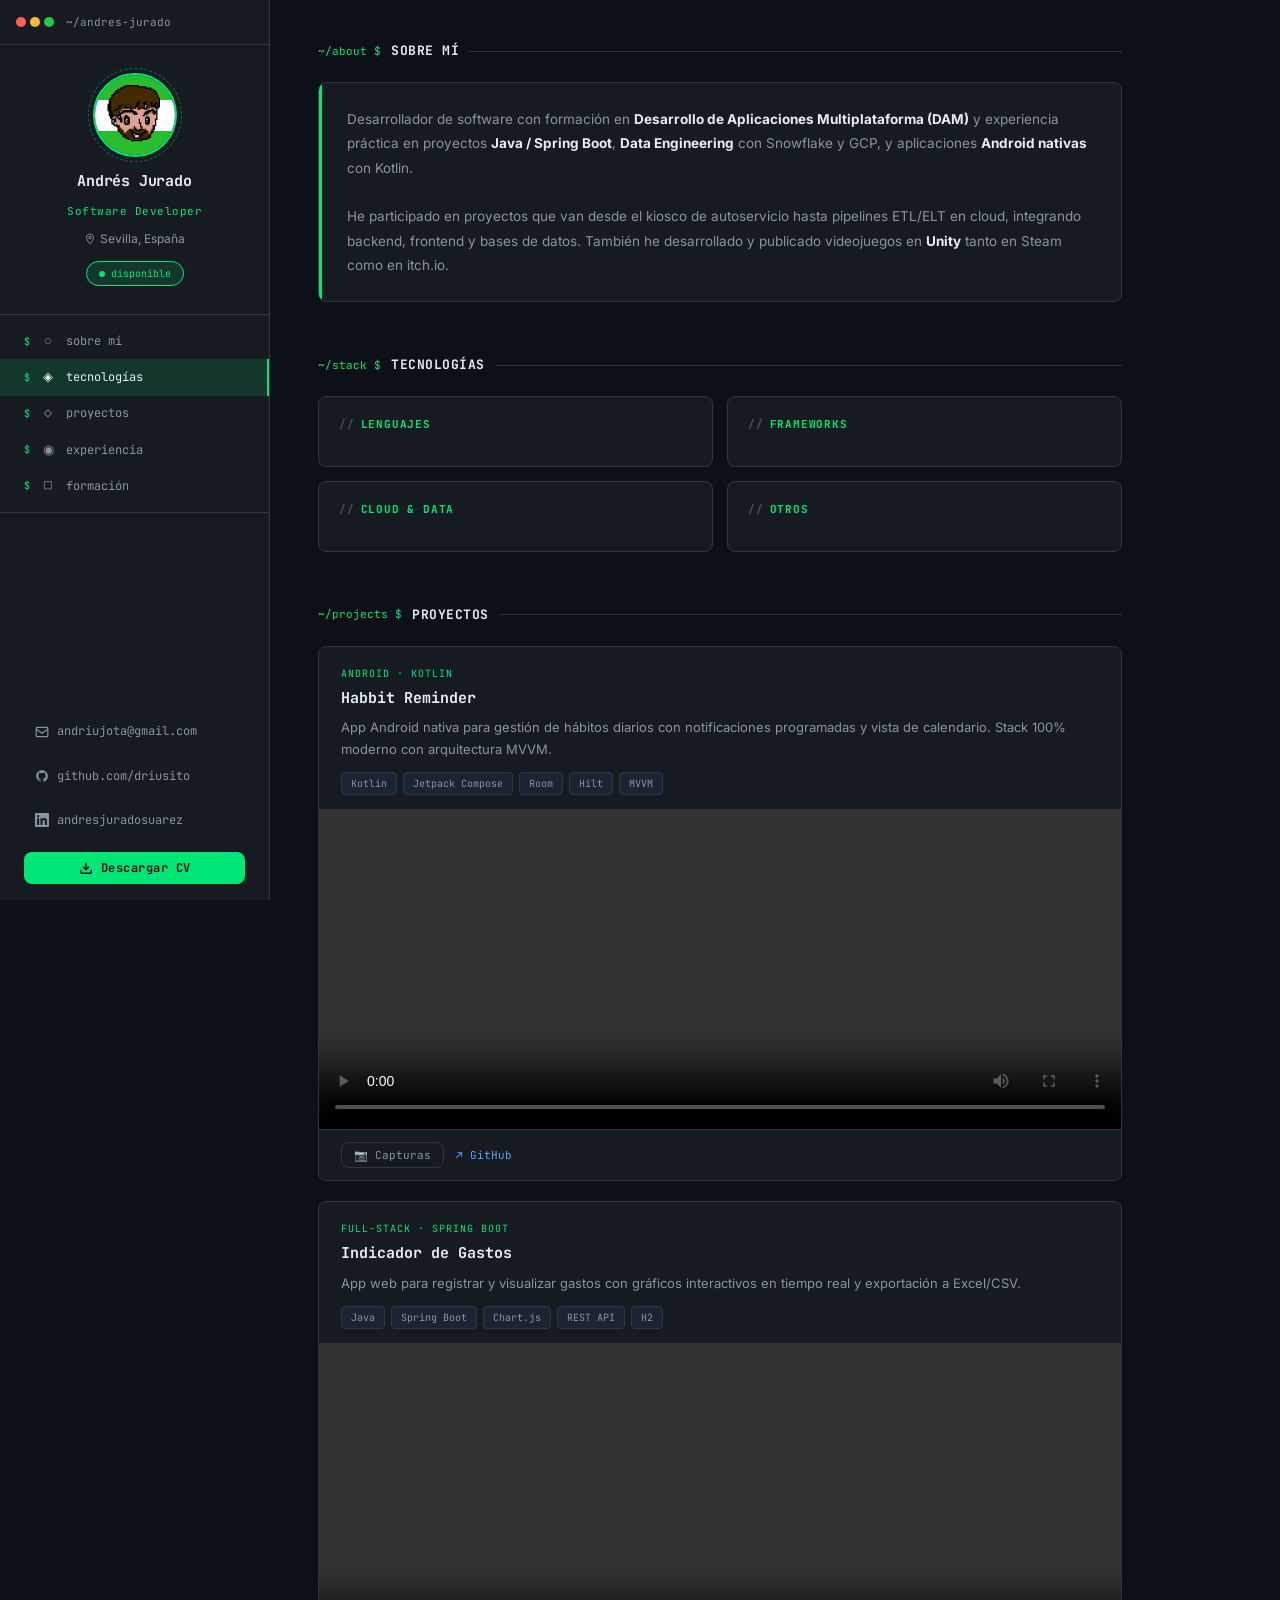
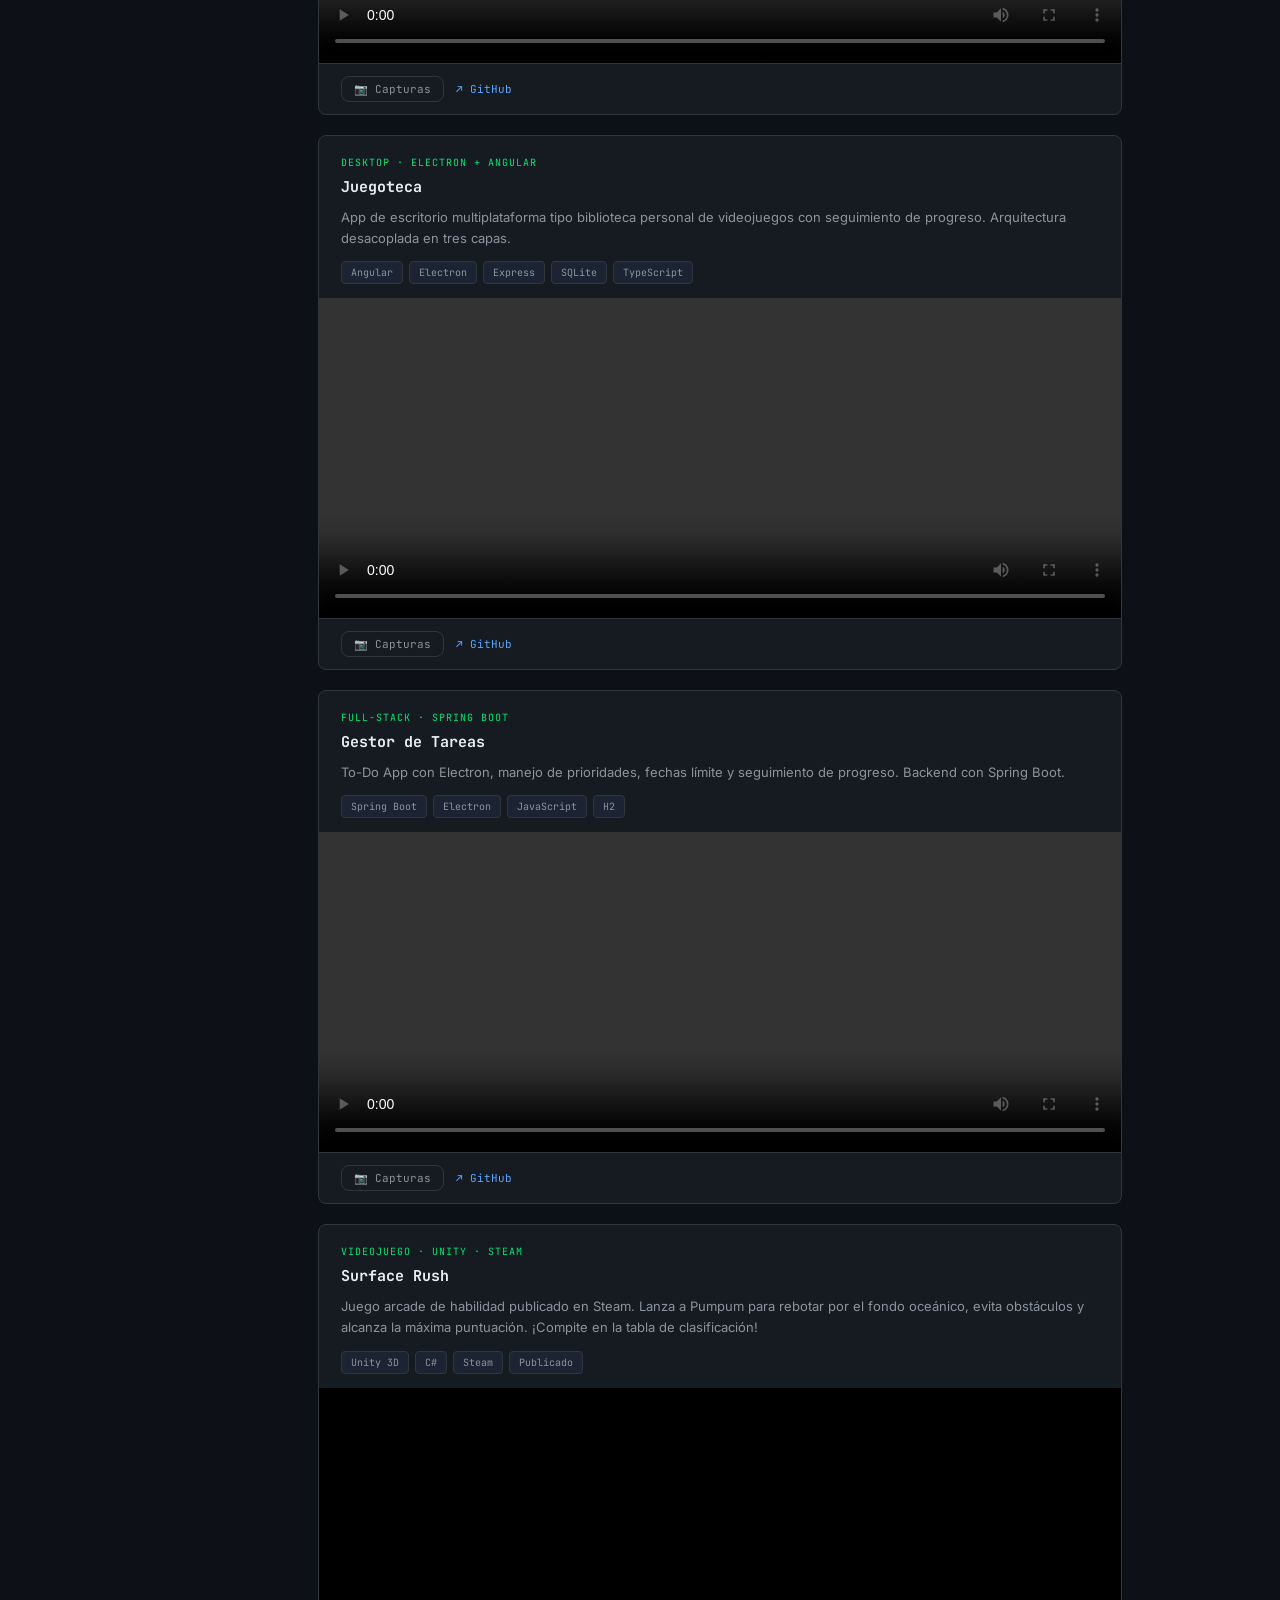
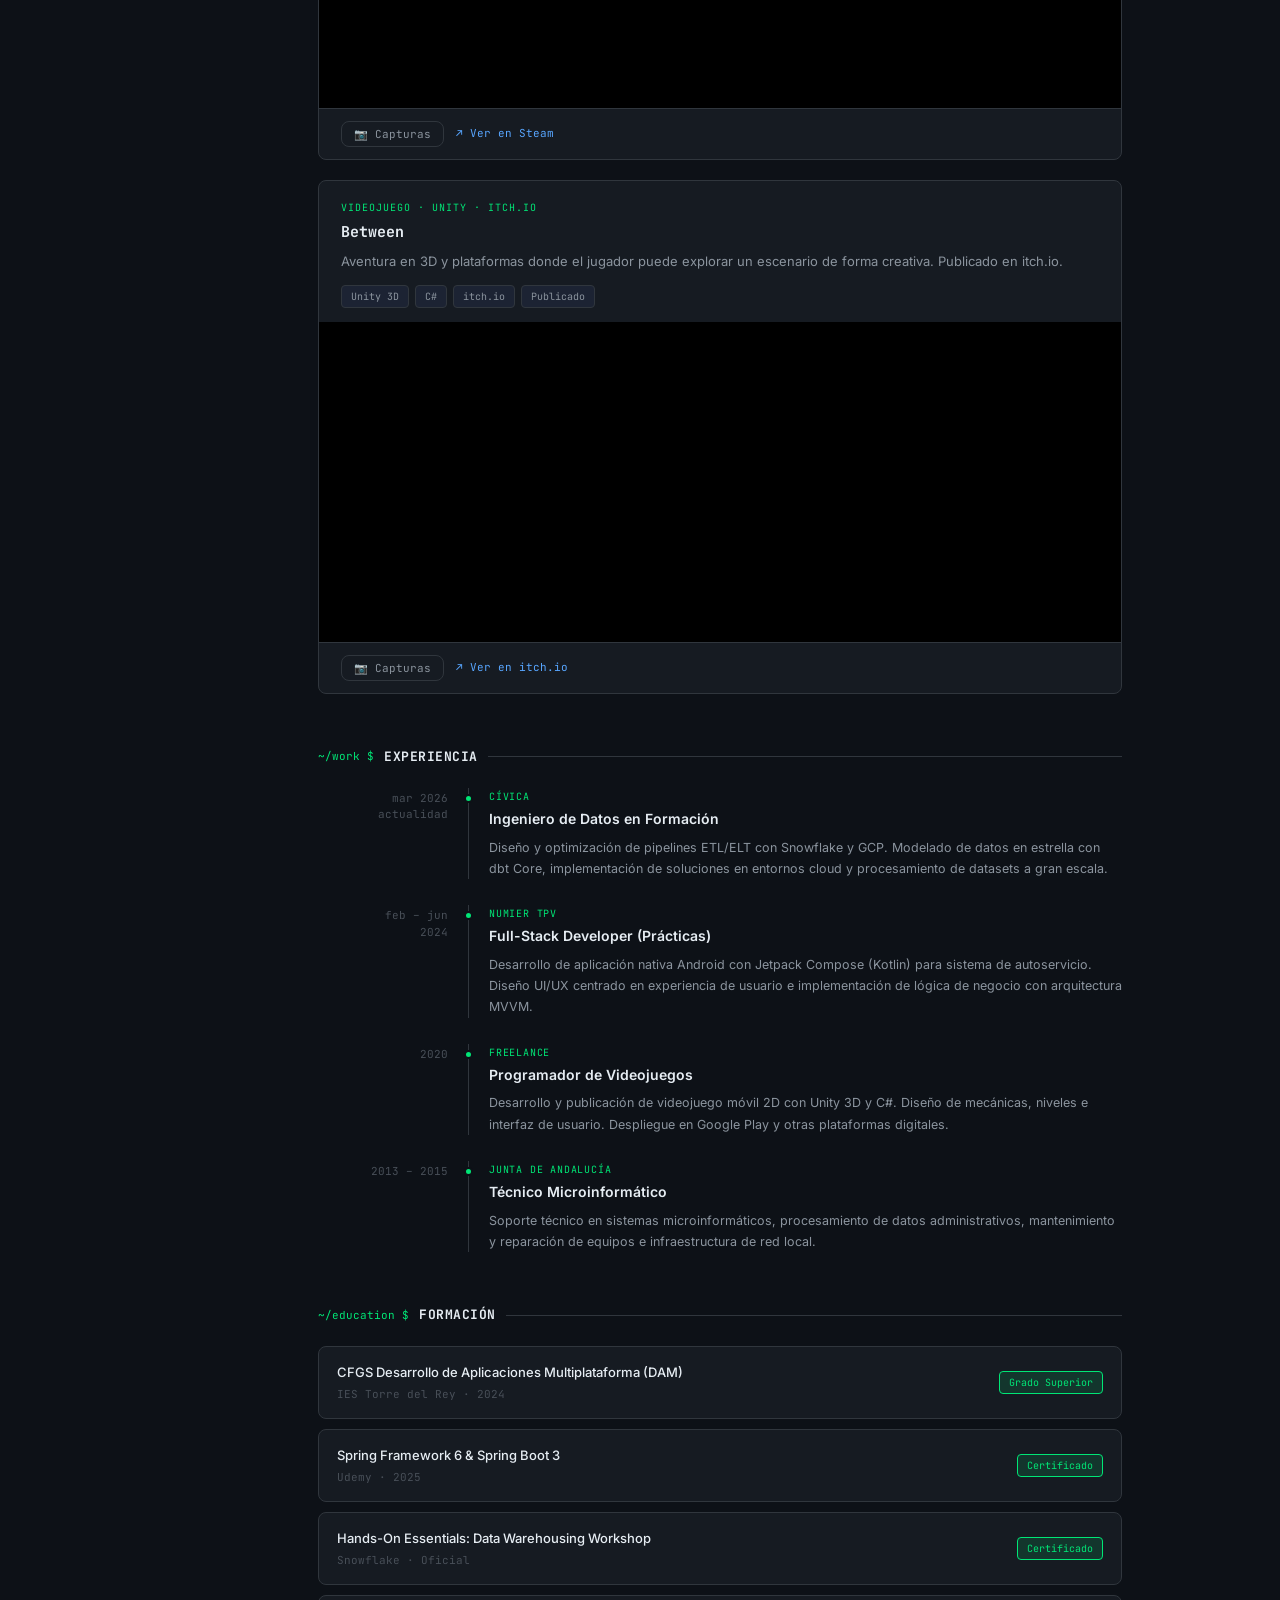
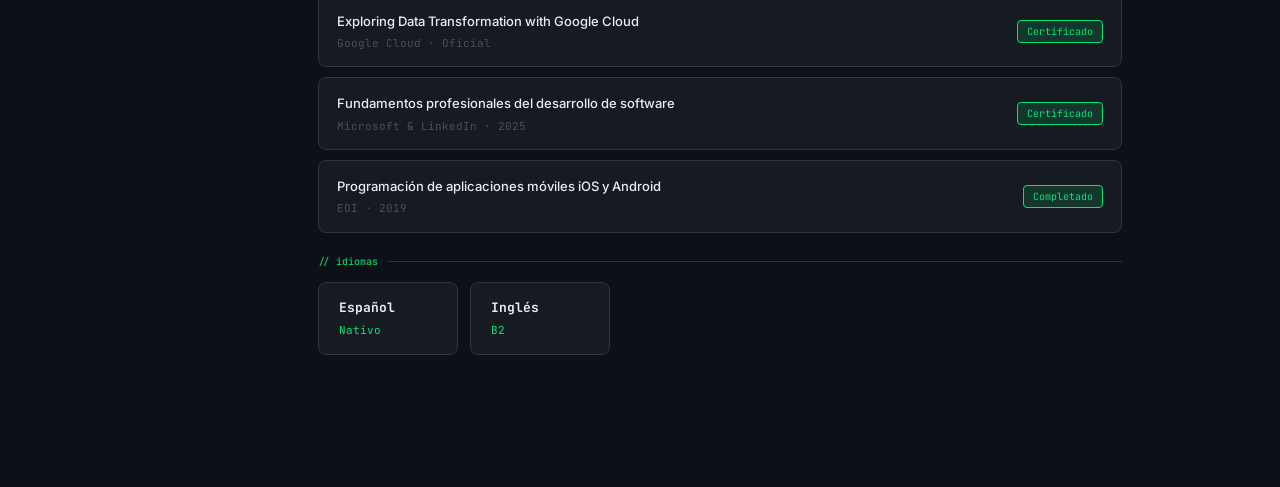
==== index.html @ d8d13a35 "Update print statement from 'Hello' to 'Goodbye'" ====
<!DOCTYPE html>
<html lang="es">
<head>
  <meta charset="UTF-8">
  <meta name="viewport" content="width=device-width, initial-scale=1.0">
  <title>Andrés Jurado — Developer</title>
  <link rel="preconnect" href="https://fonts.googleapis.com">
  <link rel="preconnect" href="https://fonts.gstatic.com" crossorigin>
  <link href="https://fonts.googleapis.com/css2?family=JetBrains+Mono:wght@300;400;500;700&family=Inter:wght@300;400;500;600&display=swap" rel="stylesheet">
  <link rel="stylesheet" href="https://cdn.jsdelivr.net/gh/devicons/devicon@latest/devicon.min.css">
  <style>
    :root {
      --bg:          #0d1117;
      --surface:     #161b22;
      --surface2:    #1c2333;
      --border:      #30363d;
      --accent:      #00e676;
      --accent-dim:  #00e67622;
      --accent2:     #58a6ff;
      --text:        #e6edf3;
      --text-muted:  #8b949e;
      --text-faint:  #484f58;
      --mono:        'JetBrains Mono', monospace;
      --sans:        'Inter', sans-serif;
      --sidebar-w:   270px;
      --radius:      8px;
      --transition:  200ms ease;
    }
 
    *, *::before, *::after { box-sizing: border-box; margin: 0; padding: 0; }
    html { scroll-behavior: smooth; }
 
    body {
      background: var(--bg);
      color: var(--text);
      font-family: var(--sans);
      font-size: 14px;
      line-height: 1.7;
      display: flex;
      min-height: 100vh;
    }
 
    a { color: var(--accent); text-decoration: none; transition: opacity var(--transition); }
    a:hover { opacity: .75; }
    ::selection { background: var(--accent); color: var(--bg); }
 
    ::-webkit-scrollbar { width: 6px; }
    ::-webkit-scrollbar-track { background: var(--bg); }
    ::-webkit-scrollbar-thumb { background: var(--border); border-radius: 3px; }
 
    .sidebar {
      width: var(--sidebar-w);
      min-width: var(--sidebar-w);
      background: var(--surface);
      border-right: 1px solid var(--border);
      position: fixed;
      top: 0; left: 0; bottom: 0;
      display: flex;
      flex-direction: column;
      overflow-y: auto;
      z-index: 100;
    }
 
    .sidebar-header {
      padding: 10px 16px;
      border-bottom: 1px solid var(--border);
      display: flex;
      align-items: center;
      gap: 6px;
    }
 
    .sidebar-header .dots span {
      display: inline-block;
      width: 10px; height: 10px;
      border-radius: 50%;
    }
    .dot-red   { background: #ff5f57; }
    .dot-yellow{ background: #febc2e; }
    .dot-green { background: #28c840; }
 
    .sidebar-header .path {
      font-family: var(--mono);
      font-size: 11px;
      color: var(--text-muted);
      margin-left: 6px;
    }
 
    .profile {
      padding: 28px 24px 20px;
      display: flex;
      flex-direction: column;
      align-items: center;
      text-align: center;
      gap: 8px;
    }
 
    .avatar-wrap {
      position: relative;
      width: 84px; height: 84px;
      margin-bottom: 4px;
    }
 
    .avatar {
      width: 84px; height: 84px;
      border-radius: 50%;
      border: 2px solid var(--accent);
      object-fit: cover;
      display: block;
    }
 
    .avatar-ring {
      position: absolute;
      inset: -5px;
      border-radius: 50%;
      border: 1px dashed var(--accent);
      opacity: .4;
      animation: spin 18s linear infinite;
    }
 
    @keyframes spin { to { transform: rotate(360deg); } }
 
    .profile h1 {
      font-family: var(--mono);
      font-size: 15px;
      font-weight: 700;
      color: var(--text);
      letter-spacing: -.2px;
    }
 
    .role {
      font-family: var(--mono);
      font-size: 11px;
      color: var(--accent);
      letter-spacing: .5px;
    }
 
    .location {
      font-size: 12px;
      color: var(--text-muted);
      display: flex;
      align-items: center;
      gap: 4px;
    }
 
    .location svg { width: 12px; height: 12px; flex-shrink: 0; }
 
    .status-badge {
      display: inline-flex;
      align-items: center;
      gap: 6px;
      background: var(--accent-dim);
      border: 1px solid var(--accent);
      border-radius: 20px;
      padding: 3px 12px;
      font-family: var(--mono);
      font-size: 10px;
      color: var(--accent);
      margin: 4px 0;
    }
 
    .status-dot {
      width: 6px; height: 6px;
      border-radius: 50%;
      background: var(--accent);
      animation: pulse 2s ease infinite;
    }
 
    @keyframes pulse {
      0%, 100% { opacity: 1; transform: scale(1); }
      50%       { opacity: .4; transform: scale(.8); }
    }
 
    .sidebar-nav {
      padding: 8px 0;
      border-top: 1px solid var(--border);
      border-bottom: 1px solid var(--border);
      margin: 4px 0;
    }
 
    .sidebar-nav a {
      display: flex;
      align-items: center;
      gap: 10px;
      padding: 7px 24px;
      color: var(--text-muted);
      font-size: 12px;
      font-family: var(--mono);
      transition: all var(--transition);
    }
 
    .sidebar-nav a .nav-icon { font-size: 13px; width: 16px; text-align: center; }
    .sidebar-nav a .nav-prefix { color: var(--accent); font-size: 10px; }
 
    .sidebar-nav a:hover, .sidebar-nav a.active {
      color: var(--text);
      background: var(--accent-dim);
      border-right: 2px solid var(--accent);
    }
 
    .sidebar-links {
      padding: 16px 24px;
      display: flex;
      flex-direction: column;
      gap: 10px;
      margin-top: auto;
    }
 
    .sidebar-links a {
      display: flex;
      align-items: center;
      gap: 8px;
      color: var(--text-muted);
      font-size: 12px;
      font-family: var(--mono);
      padding: 6px 10px;
      border-radius: var(--radius);
      border: 1px solid transparent;
      transition: all var(--transition);
    }
 
    .sidebar-links a svg { width: 14px; height: 14px; flex-shrink: 0; }
 
    .sidebar-links a:hover {
      color: var(--text);
      border-color: var(--border);
      background: var(--surface2);
    }
 
    .btn-cv {
      display: flex;
      align-items: center;
      justify-content: center;
      gap: 6px;
      background: var(--accent);
      color: var(--bg) !important;
      font-family: var(--mono);
      font-size: 11px;
      font-weight: 700;
      padding: 8px 14px;
      border-radius: var(--radius);
      border: none !important;
      letter-spacing: .5px;
      margin-top: 4px;
    }
 
    .btn-cv:hover { opacity: .85 !important; }
 
    .content {
      margin-left: var(--sidebar-w);
      flex: 1;
      max-width: 900px;
      padding: 40px 48px 80px;
    }
 
    .section-label {
      display: flex;
      align-items: center;
      gap: 10px;
      margin-bottom: 20px;
    }
 
    .section-label .prompt {
      font-family: var(--mono);
      font-size: 11px;
      color: var(--accent);
    }
 
    .section-label h2 {
      font-family: var(--mono);
      font-size: 13px;
      font-weight: 700;
      color: var(--text);
      letter-spacing: .5px;
      text-transform: uppercase;
    }
 
    .section-label::after {
      content: '';
      flex: 1;
      height: 1px;
      background: var(--border);
    }
 
    section { margin-bottom: 52px; }
 
    .about-block {
      background: var(--surface);
      border: 1px solid var(--border);
      border-radius: var(--radius);
      padding: 24px 28px;
      position: relative;
      overflow: hidden;
    }
 
    .about-block::before {
      content: '';
      position: absolute;
      top: 0; left: 0;
      width: 3px; height: 100%;
      background: var(--accent);
    }
 
    .about-block p {
      color: var(--text-muted);
      line-height: 1.8;
      font-size: 13.5px;
    }
 
    .about-block p strong { color: var(--text); }
 
    .card-terminal {
      display: flex;
      align-items: center;
      gap: 6px;
      padding: 8px 14px;
      background: var(--surface2);
      border-radius: var(--radius) var(--radius) 0 0;
      border: 1px solid var(--border);
      border-bottom: none;
      font-family: var(--mono);
      font-size: 11px;
      color: var(--text-faint);
    }
 
    .card-terminal .tdots span {
      width: 8px; height: 8px;
      border-radius: 50%;
      display: inline-block;
    }
 
    .skills-grid-outer {
      display: grid;
      grid-template-columns: repeat(2, 1fr);
      gap: 14px;
    }
 
    .skill-card {
      background: var(--surface);
      border: 1px solid var(--border);
      border-radius: var(--radius);
      padding: 18px 20px;
      transition: border-color var(--transition);
    }
 
    .skill-card:hover { border-color: var(--accent); }
 
    .skill-card h3 {
      font-family: var(--mono);
      font-size: 11px;
      color: var(--accent);
      letter-spacing: .8px;
      text-transform: uppercase;
      margin-bottom: 14px;
      display: flex;
      align-items: center;
      gap: 6px;
    }
 
    .skill-card h3::before { content: '//'; color: var(--text-faint); }
 
    .icons-row {
      display: flex;
      flex-wrap: wrap;
      gap: 16px;
      align-items: center;
    }
 
    .icons-row i {
      font-size: 26px;
      transition: transform var(--transition), filter var(--transition);
      cursor: default;
    }
 
    .icons-row i:hover { transform: translateY(-3px); filter: brightness(1.2); }
 
    .projects-list { display: flex; flex-direction: column; gap: 20px; }
 
    .project-card {
      background: var(--surface);
      border: 1px solid var(--border);
      border-radius: var(--radius);
      overflow: hidden;
      transition: border-color var(--transition);
    }
 
    .project-card:hover { border-color: var(--accent); }
 
    .project-header {
      padding: 18px 22px 12px;
      display: flex;
      align-items: flex-start;
      justify-content: space-between;
      gap: 16px;
    }
 
    .project-meta { flex: 1; }
 
    .project-category {
      font-family: var(--mono);
      font-size: 10px;
      color: var(--accent);
      letter-spacing: 1px;
      text-transform: uppercase;
      margin-bottom: 4px;
    }
 
    .project-meta h3 {
      font-family: var(--mono);
      font-size: 15px;
      font-weight: 700;
      color: var(--text);
      margin-bottom: 6px;
    }
 
    .project-meta p {
      font-size: 13px;
      color: var(--text-muted);
      line-height: 1.65;
    }
 
    .project-tags {
      display: flex;
      flex-wrap: wrap;
      gap: 6px;
      padding: 0 22px 14px;
    }
 
    .tag {
      font-family: var(--mono);
      font-size: 10px;
      padding: 2px 9px;
      border-radius: 4px;
      background: var(--surface2);
      border: 1px solid var(--border);
      color: var(--text-muted);
    }
 
    .project-media {
      position: relative;
      background: #000;
    }
 
    .project-media video,
    .project-media iframe {
      width: 100%;
      display: block;
      max-height: 320px;
      border: none;
      aspect-ratio: 16/9;
    }
 
    .project-actions {
      padding: 12px 22px;
      display: flex;
      align-items: center;
      gap: 12px;
      border-top: 1px solid var(--border);
    }
 
    .btn-ghost {
      display: inline-flex;
      align-items: center;
      gap: 5px;
      font-family: var(--mono);
      font-size: 11px;
      color: var(--text-muted);
      padding: 5px 12px;
      border-radius: var(--radius);
      border: 1px solid var(--border);
      background: transparent;
      cursor: pointer;
      transition: all var(--transition);
    }
 
    .btn-ghost:hover { color: var(--text); border-color: var(--accent); background: var(--accent-dim); }
 
    .btn-link {
      display: inline-flex;
      align-items: center;
      gap: 5px;
      font-family: var(--mono);
      font-size: 11px;
      color: var(--accent2);
    }
 
    .gallery-strip {
      display: none;
      gap: 6px;
      padding: 10px 22px;
      overflow-x: auto;
      background: var(--surface2);
      border-top: 1px solid var(--border);
    }
 
    .gallery-strip.open { display: flex; }
 
    .gallery-strip img {
      height: 90px;
      border-radius: 5px;
      cursor: pointer;
      border: 1px solid var(--border);
      transition: border-color var(--transition);
      flex-shrink: 0;
      object-fit: cover;
    }
 
    .gallery-strip img:hover { border-color: var(--accent); }
 
    .timeline { display: flex; flex-direction: column; gap: 2px; }
 
    .timeline-item {
      display: grid;
      grid-template-columns: 130px 1fr;
      gap: 0 20px;
      position: relative;
      padding-bottom: 24px;
    }
 
    .timeline-item:last-child { padding-bottom: 0; }
 
    .tl-date {
      font-family: var(--mono);
      font-size: 11px;
      color: var(--text-faint);
      padding-top: 2px;
      text-align: right;
      line-height: 1.5;
    }
 
    .tl-body {
      border-left: 1px solid var(--border);
      padding-left: 20px;
      position: relative;
    }
 
    .tl-body::before {
      content: '';
      position: absolute;
      left: -5px; top: 6px;
      width: 9px; height: 9px;
      border-radius: 50%;
      background: var(--accent);
      border: 2px solid var(--bg);
    }
 
    .tl-company {
      font-family: var(--mono);
      font-size: 10px;
      color: var(--accent);
      letter-spacing: .8px;
      text-transform: uppercase;
    }
 
    .tl-role {
      font-size: 14px;
      font-weight: 600;
      color: var(--text);
      margin: 2px 0 6px;
    }
 
    .tl-desc {
      font-size: 12.5px;
      color: var(--text-muted);
      line-height: 1.7;
    }
 
    .edu-grid { display: flex; flex-direction: column; gap: 10px; }
 
    .edu-item {
      background: var(--surface);
      border: 1px solid var(--border);
      border-radius: var(--radius);
      padding: 14px 18px;
      display: flex;
      justify-content: space-between;
      align-items: center;
      gap: 16px;
      transition: border-color var(--transition);
    }
 
    .edu-item:hover { border-color: var(--accent); }
 
    .edu-info { flex: 1; }
 
    .edu-title {
      font-size: 13px;
      font-weight: 500;
      color: var(--text);
    }
 
    .edu-source {
      font-family: var(--mono);
      font-size: 11px;
      color: var(--text-faint);
      margin-top: 2px;
    }
 
    .edu-badge {
      font-family: var(--mono);
      font-size: 10px;
      padding: 2px 9px;
      border-radius: 4px;
      background: var(--accent-dim);
      border: 1px solid var(--accent);
      color: var(--accent);
      white-space: nowrap;
    }
 
    .extra-grid { display: flex; gap: 12px; flex-wrap: wrap; }
 
    .lang-card {
      background: var(--surface);
      border: 1px solid var(--border);
      border-radius: var(--radius);
      padding: 14px 20px;
      min-width: 140px;
    }
 
    .lang-name {
      font-family: var(--mono);
      font-size: 13px;
      font-weight: 700;
      color: var(--text);
    }
 
    .lang-level {
      font-family: var(--mono);
      font-size: 11px;
      color: var(--accent);
      margin-top: 2px;
    }
 
    /* ── MODAL ──────────────────────────────────────────────── */
    .modal {
      display: none;
      position: fixed;
      inset: 0;
      background: rgba(0,0,0,.9);
      z-index: 1000;
      align-items: center;
      justify-content: center;
    }
 
    .modal.open { display: flex; }
 
    .modal-img-wrap {
      position: relative;
      max-width: 90vw;
      max-height: 90vh;
    }
 
    .modal-img-wrap img {
      max-width: 90vw;
      max-height: 85vh;
      border-radius: var(--radius);
      display: block;
    }
 
    .modal-close {
      position: fixed;
      top: 20px; right: 24px;
      font-family: var(--mono);
      font-size: 22px;
      color: var(--text-muted);
      cursor: pointer;
      background: none;
      border: none;
      line-height: 1;
    }
 
    .modal-close:hover { color: var(--text); }
 
    .modal-nav {
      position: fixed;
      top: 50%;
      transform: translateY(-50%);
      background: var(--surface2);
      border: 1px solid var(--border);
      border-radius: var(--radius);
      color: var(--text);
      padding: 10px 14px;
      cursor: pointer;
      font-size: 18px;
      line-height: 1;
      z-index: 1001;
    }
 
    .modal-nav:hover { border-color: var(--accent); color: var(--accent); }
    .modal-prev { left: 20px; }
    .modal-next { right: 20px; }
 
    .mobile-toggle {
      display: none;
      position: fixed;
      top: 14px; left: 14px;
      z-index: 200;
      background: var(--surface);
      border: 1px solid var(--border);
      border-radius: var(--radius);
      padding: 8px 10px;
      cursor: pointer;
      color: var(--text);
      font-size: 16px;
    }
 
    @media (max-width: 768px) {
      .mobile-toggle { display: flex; }
 
      .sidebar {
        transform: translateX(-100%);
        transition: transform .25s ease;
      }
 
      .sidebar.open { transform: translateX(0); }
 
      .content {
        margin-left: 0;
        padding: 60px 20px 60px;
      }
 
      .skills-grid-outer { grid-template-columns: 1fr; }
 
      .timeline-item { grid-template-columns: 1fr; }
      .tl-date { text-align: left; }
    }
  </style>
</head>
<body>
 
<button class="mobile-toggle" id="mobileToggle" aria-label="Menú">☰</button>
 
<aside class="sidebar" id="sidebar">
  <div class="sidebar-header">
    <div class="dots">
      <span class="dot-red"></span>
      <span class="dot-yellow"></span>
      <span class="dot-green"></span>
    </div>
    <span class="path">~/andres-jurado</span>
  </div>
 
  <div class="profile">
    <div class="avatar-wrap">
      <img src="img/avatar.jpg" alt="Andrés Jurado" class="avatar">
      <div class="avatar-ring"></div>
    </div>
    <h1>Andrés Jurado</h1>
    <p class="role">Software Developer</p>
    <p class="location">
      <svg viewBox="0 0 24 24" fill="none" stroke="currentColor" stroke-width="2"><path d="M12 2C8.13 2 5 5.13 5 9c0 5.25 7 13 7 13s7-7.75 7-13c0-3.87-3.13-7-7-7z"/><circle cx="12" cy="9" r="2.5"/></svg>
      Sevilla, España
    </p>
    <div class="status-badge">
      <span class="status-dot"></span>
      disponible
    </div>
  </div>
 
  <nav class="sidebar-nav">
    <a href="#about" class="active"><span class="nav-prefix">$</span><span class="nav-icon">○</span>sobre mí</a>
    <a href="#skills"><span class="nav-prefix">$</span><span class="nav-icon">◈</span>tecnologías</a>
    <a href="#projects"><span class="nav-prefix">$</span><span class="nav-icon">◇</span>proyectos</a>
    <a href="#experience"><span class="nav-prefix">$</span><span class="nav-icon">◉</span>experiencia</a>
    <a href="#education"><span class="nav-prefix">$</span><span class="nav-icon">□</span>formación</a>
  </nav>
 
  <div class="sidebar-links">
    <a href="mailto:andriujota@gmail.com">
      <svg viewBox="0 0 24 24" fill="none" stroke="currentColor" stroke-width="2"><rect x="2" y="4" width="20" height="16" rx="2"/><path d="m22 7-10 7L2 7"/></svg>
      andriujota@gmail.com
    </a>
    <a href="https://github.com/driusito" target="_blank">
      <svg viewBox="0 0 24 24" fill="currentColor"><path d="M12 2C6.477 2 2 6.484 2 12.017c0 4.425 2.865 8.18 6.839 9.504.5.092.682-.217.682-.483 0-.237-.008-.868-.013-1.703-2.782.605-3.369-1.343-3.369-1.343-.454-1.158-1.11-1.466-1.11-1.466-.908-.62.069-.608.069-.608 1.003.07 1.531 1.032 1.531 1.032.892 1.53 2.341 1.088 2.91.832.092-.647.35-1.088.636-1.338-2.22-.253-4.555-1.113-4.555-4.951 0-1.093.39-1.988 1.029-2.688-.103-.253-.446-1.272.098-2.65 0 0 .84-.27 2.75 1.026A9.564 9.564 0 0112 6.844c.85.004 1.705.115 2.504.337 1.909-1.296 2.747-1.027 2.747-1.027.546 1.379.202 2.398.1 2.651.64.7 1.028 1.595 1.028 2.688 0 3.848-2.339 4.695-4.566 4.943.359.309.678.92.678 1.855 0 1.338-.012 2.419-.012 2.747 0 .268.18.58.688.482A10.019 10.019 0 0022 12.017C22 6.484 17.522 2 12 2z"/></svg>
      github.com/driusito
    </a>
    <a href="https://linkedin.com/in/andresjuradosuarez" target="_blank">
      <svg viewBox="0 0 24 24" fill="currentColor"><path d="M20.447 20.452h-3.554v-5.569c0-1.328-.027-3.037-1.852-3.037-1.853 0-2.136 1.445-2.136 2.939v5.667H9.351V9h3.414v1.561h.046c.477-.9 1.637-1.85 3.37-1.85 3.601 0 4.267 2.37 4.267 5.455v6.286zM5.337 7.433a2.062 2.062 0 01-2.063-2.065 2.064 2.064 0 112.063 2.065zm1.782 13.019H3.555V9h3.564v11.452zM22.225 0H1.771C.792 0 0 .774 0 1.729v20.542C0 23.227.792 24 1.771 24h20.451C23.2 24 24 23.227 24 22.271V1.729C24 .774 23.2 0 22.222 0h.003z"/></svg>
      andresjuradosuarez
    </a>
    <a href="docs/CV_Andres_Jurado.pdf" download class="btn-cv">
      <svg width="12" height="12" viewBox="0 0 24 24" fill="none" stroke="currentColor" stroke-width="2.5"><path d="M21 15v4a2 2 0 01-2 2H5a2 2 0 01-2-2v-4"/><polyline points="7 10 12 15 17 10"/><line x1="12" y1="15" x2="12" y2="3"/></svg>
      Descargar CV
    </a>
  </div>
</aside>
 
<main class="content">
 
  <section id="about">
    <div class="section-label">
      <span class="prompt">~/about $</span>
      <h2>Sobre mí</h2>
    </div>
    <div class="about-block">
      <p>Desarrollador de software con formación en <strong>Desarrollo de Aplicaciones Multiplataforma (DAM)</strong> y experiencia práctica en proyectos <strong>Java / Spring Boot</strong>, <strong>Data Engineering</strong> con Snowflake y GCP, y aplicaciones <strong>Android nativas</strong> con Kotlin.<br><br>
      He participado en proyectos que van desde el kiosco de autoservicio hasta pipelines ETL/ELT en cloud, integrando backend, frontend y bases de datos. También he desarrollado y publicado videojuegos en <strong>Unity</strong> tanto en Steam como en itch.io.</p>
    </div>
  </section>
 
  <section id="skills">
    <div class="section-label">
      <span class="prompt">~/stack $</span>
      <h2>Tecnologías</h2>
    </div>
    <div class="skills-grid-outer">
 
      <div class="skill-card">
        <h3>Lenguajes</h3>
        <div class="icons-row">
          <i class="devicon-java-plain colored" title="Java"></i>
          <i class="devicon-csharp-plain colored" title="C#"></i>
          <i class="devicon-kotlin-plain colored" title="Kotlin"></i>
          <i class="devicon-javascript-plain colored" title="JavaScript"></i>
          <i class="devicon-python-plain colored" title="Python"></i>
          <i class="devicon-mysql-plain colored" title="SQL"></i>
        </div>
      </div>
 
      <div class="skill-card">
        <h3>Frameworks</h3>
        <div class="icons-row">
          <i class="devicon-spring-plain colored" title="Spring Boot"></i>
          <i class="devicon-angularjs-plain colored" title="Angular"></i>
          <i class="devicon-react-original colored" title="React"></i>
        </div>
      </div>
 
      <div class="skill-card">
        <h3>Cloud & Data</h3>
        <div class="icons-row">
          <i class="devicon-googlecloud-plain colored" title="GCP"></i>
          <i class="devicon-docker-plain colored" title="Docker"></i>
          <i class="devicon-postgresql-plain colored" title="PostgreSQL"></i>
          <i class="devicon-mysql-plain colored" title="MySQL"></i>
          <i class="devicon-oracle-original colored" title="Oracle"></i>
        </div>
      </div>
 
      <div class="skill-card">
        <h3>Otros</h3>
        <div class="icons-row">
          <i class="devicon-git-plain colored" title="Git"></i>
          <i class="devicon-unity-plain colored" title="Unity"></i>
          <i class="devicon-figma-plain colored" title="Figma"></i>
          <i class="devicon-html5-plain colored" title="HTML5"></i>
          <i class="devicon-css3-plain colored" title="CSS3"></i>
          <i class="devicon-electron-original colored" title="Electron"></i>
        </div>
      </div>
 
    </div>
  </section>
 
  <section id="projects">
    <div class="section-label">
      <span class="prompt">~/projects $</span>
      <h2>Proyectos</h2>
    </div>
    <div class="projects-list">
 
      <div class="project-card">
        <div class="project-header">
          <div class="project-meta">
            <div class="project-category">Android · Kotlin</div>
            <h3>Habbit Reminder</h3>
            <p>App Android nativa para gestión de hábitos diarios con notificaciones programadas y vista de calendario. Stack 100% moderno con arquitectura MVVM.</p>
          </div>
        </div>
        <div class="project-tags">
          <span class="tag">Kotlin</span><span class="tag">Jetpack Compose</span><span class="tag">Room</span><span class="tag">Hilt</span><span class="tag">MVVM</span>
        </div>
        <div class="project-media">
          <video controls>
            <source src="vids/HabbitReminder.mp4" type="video/mp4">
          </video>
        </div>
        <div class="gallery-strip" id="gallery-habbit">
          <img src="img/HabbitReminder 1.png" alt="Habbit 1">
          <img src="img/HabbitReminder 2.png" alt="Habbit 2">
          <img src="img/HabbitReminder 3.png" alt="Habbit 3">
          <img src="img/HabbitReminder 4.png" alt="Habbit 4">
          <img src="img/HabbitReminder 5.png" alt="Habbit 5">
          <img src="img/HabbitReminder 6.png" alt="Habbit 6">
        </div>
        <div class="project-actions">
          <button class="btn-ghost show-captures" data-gallery="gallery-habbit">📷 Capturas</button>
          <a href="https://github.com/Driusito/HabbitReminderApp" target="_blank" class="btn-link">↗ GitHub</a>
        </div>
      </div>
 
      <div class="project-card">
        <div class="project-header">
          <div class="project-meta">
            <div class="project-category">Full-Stack · Spring Boot</div>
            <h3>Indicador de Gastos</h3>
            <p>App web para registrar y visualizar gastos con gráficos interactivos en tiempo real y exportación a Excel/CSV.</p>
          </div>
        </div>
        <div class="project-tags">
          <span class="tag">Java</span><span class="tag">Spring Boot</span><span class="tag">Chart.js</span><span class="tag">REST API</span><span class="tag">H2</span>
        </div>
        <div class="project-media">
          <video controls>
            <source src="vids/GestorGastos.mp4" type="video/mp4">
          </video>
        </div>
        <div class="gallery-strip" id="gallery-gastos">
          <img src="img/Captura gastos 1.png" alt="Gastos 1">
          <img src="img/Captura gastos 2.png" alt="Gastos 2">
        </div>
        <div class="project-actions">
          <button class="btn-ghost show-captures" data-gallery="gallery-gastos">📷 Capturas</button>
          <a href="https://github.com/driusito/gestor_gastos" target="_blank" class="btn-link">↗ GitHub</a>
        </div>
      </div>
 
      <div class="project-card">
        <div class="project-header">
          <div class="project-meta">
            <div class="project-category">Desktop · Electron + Angular</div>
            <h3>Juegoteca</h3>
            <p>App de escritorio multiplataforma tipo biblioteca personal de videojuegos con seguimiento de progreso. Arquitectura desacoplada en tres capas.</p>
          </div>
        </div>
        <div class="project-tags">
          <span class="tag">Angular</span><span class="tag">Electron</span><span class="tag">Express</span><span class="tag">SQLite</span><span class="tag">TypeScript</span>
        </div>
        <div class="project-media">
          <video controls>
            <source src="vids/Juegoteca.mp4" type="video/mp4">
          </video>
        </div>
        <div class="gallery-strip" id="gallery-juegoteca">
          <img src="img/Captura juegoteca 1.png" alt="Juegoteca 1">
          <img src="img/Captura juegoteca 2.png" alt="Juegoteca 2">
        </div>
        <div class="project-actions">
          <button class="btn-ghost show-captures" data-gallery="gallery-juegoteca">📷 Capturas</button>
          <a href="https://github.com/driusito/juegoteca" target="_blank" class="btn-link">↗ GitHub</a>
        </div>
      </div>
 
      <div class="project-card">
        <div class="project-header">
          <div class="project-meta">
            <div class="project-category">Full-Stack · Spring Boot</div>
            <h3>Gestor de Tareas</h3>
            <p>To-Do App con Electron, manejo de prioridades, fechas límite y seguimiento de progreso. Backend con Spring Boot.</p>
          </div>
        </div>
        <div class="project-tags">
          <span class="tag">Spring Boot</span><span class="tag">Electron</span><span class="tag">JavaScript</span><span class="tag">H2</span>
        </div>
        <div class="project-media">
          <video controls>
            <source src="vids/TodoApp.mp4" type="video/mp4">
          </video>
        </div>
        <div class="gallery-strip" id="gallery-todo">
          <img src="img/Captura todoapp1.png" alt="ToDo 1">
          <img src="img/Captura todoapp2.png" alt="ToDo 2">
        </div>
        <div class="project-actions">
          <button class="btn-ghost show-captures" data-gallery="gallery-todo">📷 Capturas</button>
          <a href="https://github.com/driusito/todoapp" target="_blank" class="btn-link">↗ GitHub</a>
        </div>
      </div>
 
      <div class="project-card">
        <div class="project-header">
          <div class="project-meta">
            <div class="project-category">Videojuego · Unity · Steam</div>
            <h3>Surface Rush</h3>
            <p>Juego arcade de habilidad publicado en Steam. Lanza a Pumpum para rebotar por el fondo oceánico, evita obstáculos y alcanza la máxima puntuación. ¡Compite en la tabla de clasificación!</p>
          </div>
        </div>
        <div class="project-tags">
          <span class="tag">Unity 3D</span><span class="tag">C#</span><span class="tag">Steam</span><span class="tag">Publicado</span>
        </div>
        <div class="project-media">
          <iframe src="https://www.youtube.com/embed/fnKfshykOYI" title="Surface Rush Gameplay"
            allow="accelerometer; autoplay; clipboard-write; encrypted-media; gyroscope; picture-in-picture" allowfullscreen>
          </iframe>
        </div>
        <div class="gallery-strip" id="gallery-surface">
          <img src="img/surfacerush-1.jpg" alt="Surface Rush 1">
          <img src="img/surfacerush-2.jpg" alt="Surface Rush 2">
          <img src="img/surfacerush-3.jpg" alt="Surface Rush 3">
        </div>
        <div class="project-actions">
          <button class="btn-ghost show-captures" data-gallery="gallery-surface">📷 Capturas</button>
          <a href="https://store.steampowered.com/app/1927560/Surface_Rush/?l=spanish" target="_blank" class="btn-link">↗ Ver en Steam</a>
        </div>
      </div>
 
      <div class="project-card">
        <div class="project-header">
          <div class="project-meta">
            <div class="project-category">Videojuego · Unity · itch.io</div>
            <h3>Between</h3>
            <p>Aventura en 3D y plataformas donde el jugador puede explorar un escenario de forma creativa. Publicado en itch.io.</p>
          </div>
        </div>
        <div class="project-tags">
          <span class="tag">Unity 3D</span><span class="tag">C#</span><span class="tag">itch.io</span><span class="tag">Publicado</span>
        </div>
        <div class="project-media">
          <iframe src="https://www.youtube.com/embed/ZO_B4cXZygE" title="Between Gameplay"
            allow="accelerometer; autoplay; clipboard-write; encrypted-media; gyroscope; picture-in-picture" allowfullscreen>
          </iframe>
        </div>
        <div class="gallery-strip" id="gallery-between">
          <img src="img/between1.jpg" alt="Between 1">
          <img src="img/between2.jpg" alt="Between 2">
          <img src="img/between3.jpg" alt="Between 3">
        </div>
        <div class="project-actions">
          <button class="btn-ghost show-captures" data-gallery="gallery-between">📷 Capturas</button>
          <a href="https://drimtigames.itch.io/between" target="_blank" class="btn-link">↗ Ver en itch.io</a>
        </div>
      </div>
 
    </div>
  </section>
 
  <section id="experience">
    <div class="section-label">
      <span class="prompt">~/work $</span>
      <h2>Experiencia</h2>
    </div>
    <div class="timeline">
 
      <div class="timeline-item">
        <div class="tl-date">mar 2026<br>actualidad</div>
        <div class="tl-body">
          <div class="tl-company">Cívica</div>
          <div class="tl-role">Ingeniero de Datos en Formación</div>
          <div class="tl-desc">Diseño y optimización de pipelines ETL/ELT con Snowflake y GCP. Modelado de datos en estrella con dbt Core, implementación de soluciones en entornos cloud y procesamiento de datasets a gran escala.</div>
        </div>
      </div>
 
      <div class="timeline-item">
        <div class="tl-date">feb – jun<br>2024</div>
        <div class="tl-body">
          <div class="tl-company">Numier TPV</div>
          <div class="tl-role">Full-Stack Developer (Prácticas)</div>
          <div class="tl-desc">Desarrollo de aplicación nativa Android con Jetpack Compose (Kotlin) para sistema de autoservicio. Diseño UI/UX centrado en experiencia de usuario e implementación de lógica de negocio con arquitectura MVVM.</div>
        </div>
      </div>
 
      <div class="timeline-item">
        <div class="tl-date">2020</div>
        <div class="tl-body">
          <div class="tl-company">Freelance</div>
          <div class="tl-role">Programador de Videojuegos</div>
          <div class="tl-desc">Desarrollo y publicación de videojuego móvil 2D con Unity 3D y C#. Diseño de mecánicas, niveles e interfaz de usuario. Despliegue en Google Play y otras plataformas digitales.</div>
        </div>
      </div>
 
      <div class="timeline-item">
        <div class="tl-date">2013 – 2015</div>
        <div class="tl-body">
          <div class="tl-company">Junta de Andalucía</div>
          <div class="tl-role">Técnico Microinformático</div>
          <div class="tl-desc">Soporte técnico en sistemas microinformáticos, procesamiento de datos administrativos, mantenimiento y reparación de equipos e infraestructura de red local.</div>
        </div>
      </div>
 
    </div>
  </section>
 
  <section id="education">
    <div class="section-label">
      <span class="prompt">~/education $</span>
      <h2>Formación</h2>
    </div>
    <div class="edu-grid">
 
      <div class="edu-item">
        <div class="edu-info">
          <div class="edu-title">CFGS Desarrollo de Aplicaciones Multiplataforma (DAM)</div>
          <div class="edu-source">IES Torre del Rey · 2024</div>
        </div>
        <span class="edu-badge">Grado Superior</span>
      </div>
 
      <div class="edu-item">
        <div class="edu-info">
          <div class="edu-title">Spring Framework 6 &amp; Spring Boot 3</div>
          <div class="edu-source">Udemy · 2025</div>
        </div>
        <span class="edu-badge">Certificado</span>
      </div>
 
      <div class="edu-item">
        <div class="edu-info">
          <div class="edu-title">Hands-On Essentials: Data Warehousing Workshop</div>
          <div class="edu-source">Snowflake · Oficial</div>
        </div>
        <span class="edu-badge">Certificado</span>
      </div>
 
      <div class="edu-item">
        <div class="edu-info">
          <div class="edu-title">Exploring Data Transformation with Google Cloud</div>
          <div class="edu-source">Google Cloud · Oficial</div>
        </div>
        <span class="edu-badge">Certificado</span>
      </div>
 
      <div class="edu-item">
        <div class="edu-info">
          <div class="edu-title">Fundamentos profesionales del desarrollo de software</div>
          <div class="edu-source">Microsoft &amp; LinkedIn · 2025</div>
        </div>
        <span class="edu-badge">Certificado</span>
      </div>
 
      <div class="edu-item">
        <div class="edu-info">
          <div class="edu-title">Programación de aplicaciones móviles iOS y Android</div>
          <div class="edu-source">EOI · 2019</div>
        </div>
        <span class="edu-badge">Completado</span>
      </div>
 
    </div>
 
    <div style="margin-top: 20px;">
      <div class="section-label" style="margin-bottom: 12px;">
        <span class="prompt" style="font-size:10px;">// idiomas</span>
      </div>
      <div class="extra-grid">
        <div class="lang-card">
          <div class="lang-name">Español</div>
          <div class="lang-level">Nativo</div>
        </div>
        <div class="lang-card">
          <div class="lang-name">Inglés</div>
          <div class="lang-level">B2</div>
        </div>
      </div>
    </div>
  </section>
 
</main>
 
<div class="modal" id="imageModal">
  <button class="modal-close" id="modalClose">✕</button>
  <button class="modal-nav modal-prev" id="modalPrev">‹</button>
  <div class="modal-img-wrap">
    <img id="modalImg" src="" alt="">
  </div>
  <button class="modal-nav modal-next" id="modalNext">›</button>
</div>
 
<script>
  const toggle = document.getElementById('mobileToggle');
  const sidebar = document.getElementById('sidebar');
  toggle.addEventListener('click', () => sidebar.classList.toggle('open'));
  document.addEventListener('click', e => {
    if (!sidebar.contains(e.target) && !toggle.contains(e.target))
      sidebar.classList.remove('open');
  });
 
  const navLinks = document.querySelectorAll('.sidebar-nav a');
  const sections = document.querySelectorAll('section[id]');
  const observer = new IntersectionObserver(entries => {
    entries.forEach(entry => {
      if (entry.isIntersecting) {
        navLinks.forEach(a => a.classList.remove('active'));
        const link = document.querySelector(`.sidebar-nav a[href="#${entry.target.id}"]`);
        if (link) link.classList.add('active');
      }
    });
  }, { threshold: 0.3 });
  sections.forEach(s => observer.observe(s));
 
  document.querySelectorAll('.show-captures').forEach(btn => {
    btn.addEventListener('click', () => {
      const galleryId = btn.dataset.gallery;
      const gallery = document.getElementById(galleryId);
      gallery.classList.toggle('open');
      btn.textContent = gallery.classList.contains('open') ? '✕ Cerrar' : '📷 Capturas';
    });
  });
 
  const modal   = document.getElementById('imageModal');
  const modalImg = document.getElementById('modalImg');
  let currentImages = [], currentIndex = 0;
 
  document.querySelectorAll('.gallery-strip img').forEach(img => {
    img.addEventListener('click', () => {
      const strip = img.closest('.gallery-strip');
      currentImages = Array.from(strip.querySelectorAll('img'));
      currentIndex  = currentImages.indexOf(img);
      modalImg.src  = img.src;
      modal.classList.add('open');
    });
  });
 
  function showModal(i) {
    currentIndex = (i + currentImages.length) % currentImages.length;
    modalImg.src = currentImages[currentIndex].src;
  }
 
  document.getElementById('modalPrev').addEventListener('click', () => showModal(currentIndex - 1));
  document.getElementById('modalNext').addEventListener('click', () => showModal(currentIndex + 1));
  document.getElementById('modalClose').addEventListener('click', () => modal.classList.remove('open'));
  modal.addEventListener('click', e => { if (e.target === modal) modal.classList.remove('open'); });
 
  document.addEventListener('keydown', e => {
    if (!modal.classList.contains('open')) return;
    if (e.key === 'ArrowLeft')  showModal(currentIndex - 1);
    if (e.key === 'ArrowRight') showModal(currentIndex + 1);
    if (e.key === 'Escape')     modal.classList.remove('open');
  });
</script>
</body>
</html>
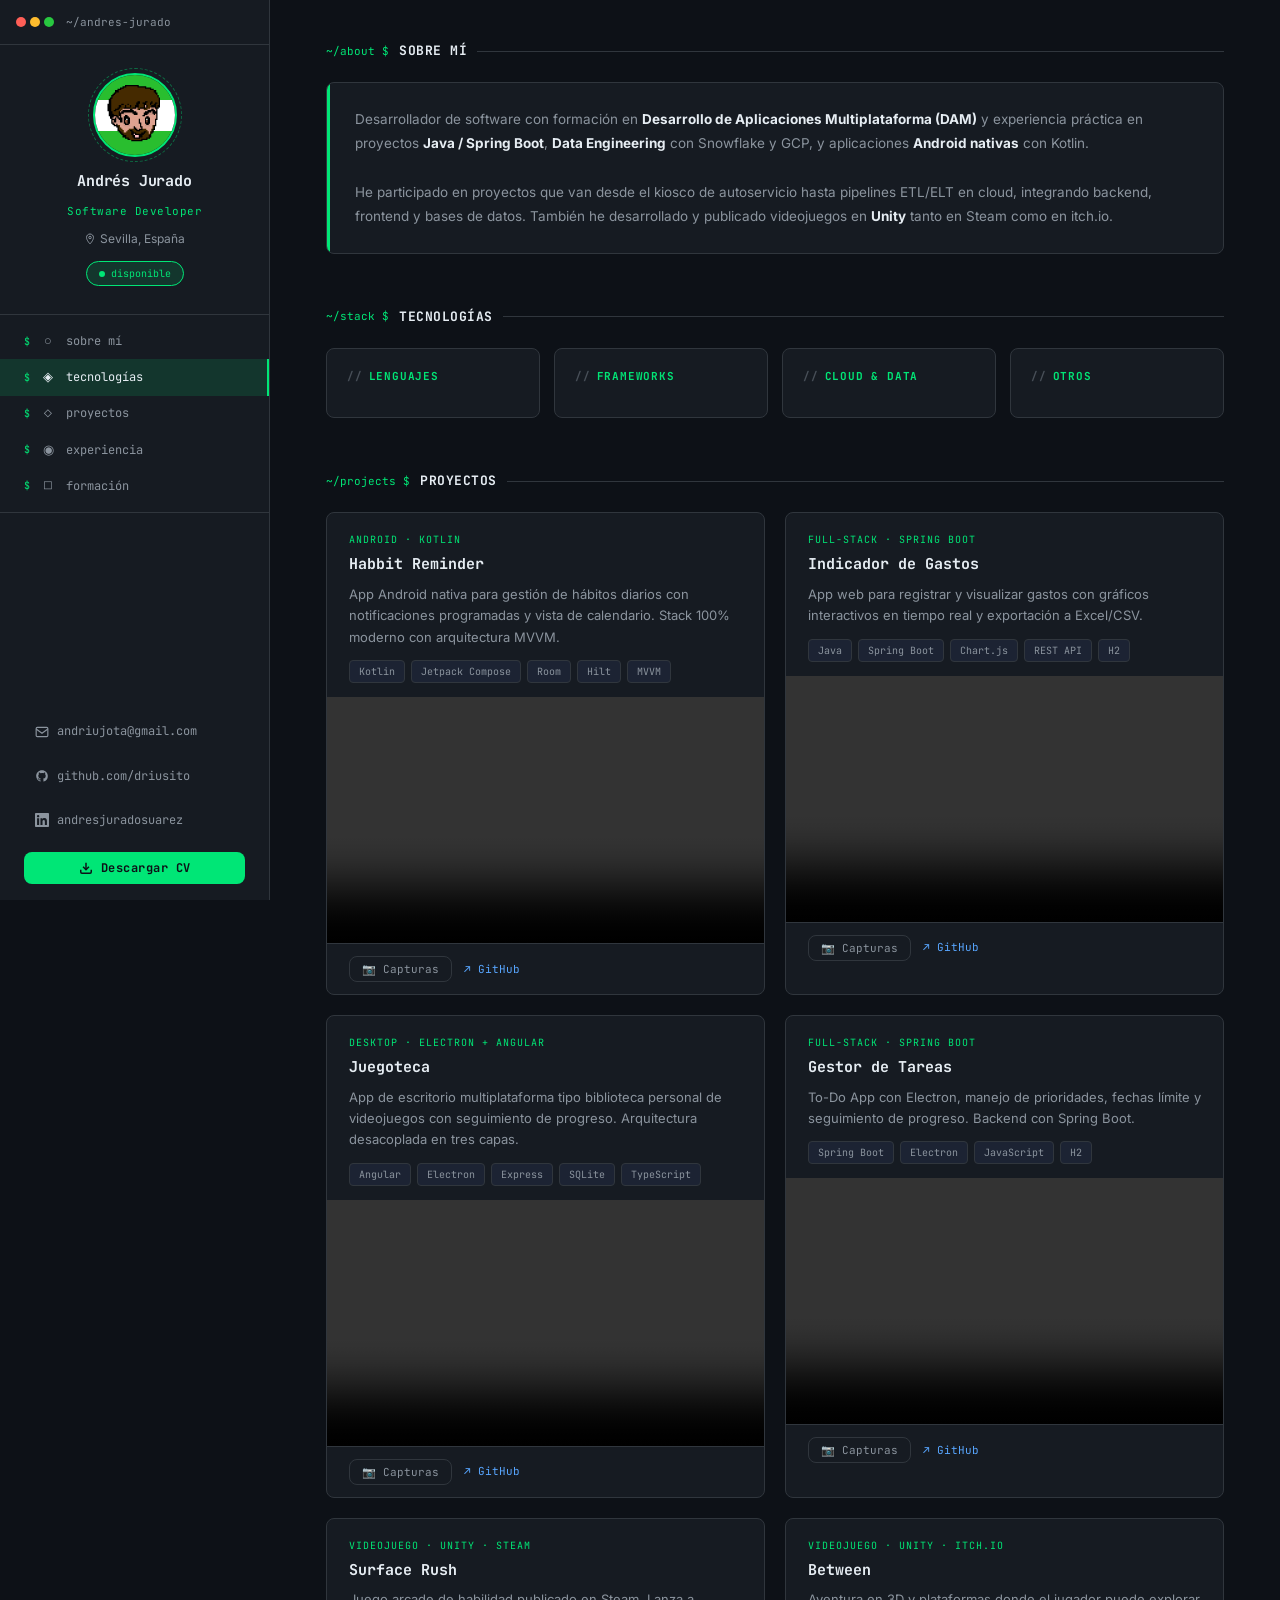
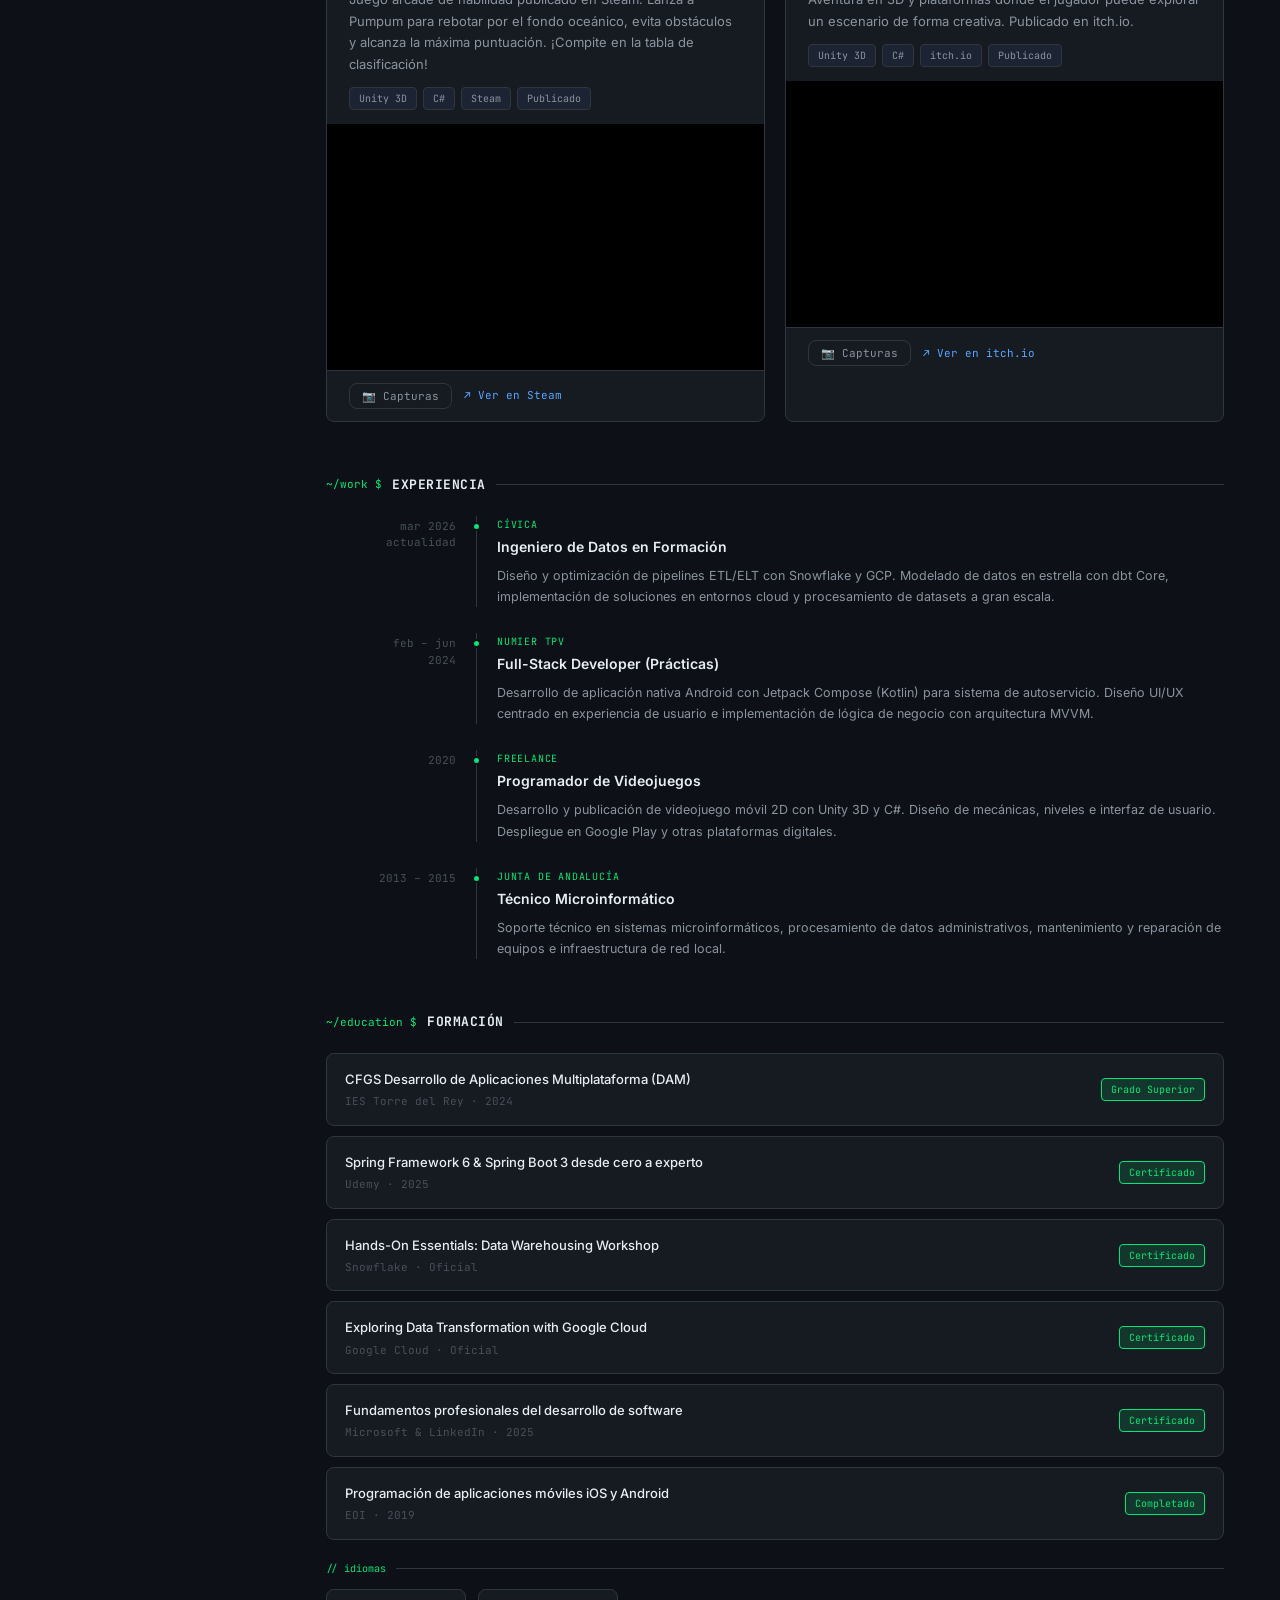
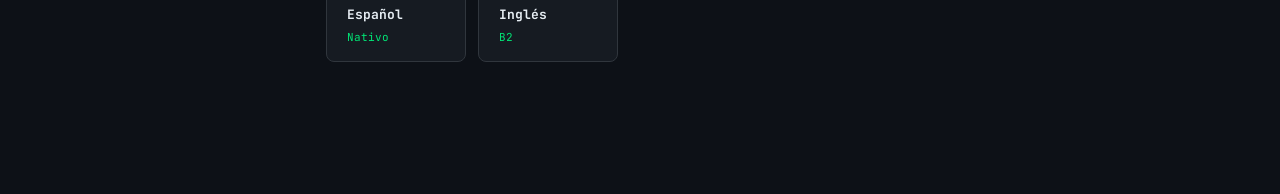
==== commit b9021322: "Update CSS styles and modify education section" ====
--- a/index.html
+++ b/index.html
@@ -248,8 +248,8 @@
     .content {
       margin-left: var(--sidebar-w);
       flex: 1;
-      max-width: 900px;
-      padding: 40px 48px 80px;
+      min-width: 0;
+      padding: 40px 56px 80px;
     }
  
     .section-label {
@@ -330,7 +330,7 @@
  
     .skills-grid-outer {
       display: grid;
-      grid-template-columns: repeat(2, 1fr);
+      grid-template-columns: repeat(4, 1fr);
       gap: 14px;
     }
  
@@ -373,7 +373,11 @@
  
     .icons-row i:hover { transform: translateY(-3px); filter: brightness(1.2); }
  
-    .projects-list { display: flex; flex-direction: column; gap: 20px; }
+    .projects-list {
+      display: grid;
+      grid-template-columns: repeat(2, 1fr);
+      gap: 20px;
+    }
  
     .project-card {
       background: var(--surface);
@@ -630,7 +634,6 @@
       margin-top: 2px;
     }
  
-    /* ── MODAL ──────────────────────────────────────────────── */
     .modal {
       display: none;
       position: fixed;
@@ -719,9 +722,15 @@
       }
  
       .skills-grid-outer { grid-template-columns: 1fr; }
+      .projects-list { grid-template-columns: 1fr; }
  
       .timeline-item { grid-template-columns: 1fr; }
       .tl-date { text-align: left; }
+    }
+ 
+    @media (min-width: 769px) and (max-width: 1100px) {
+      .skills-grid-outer { grid-template-columns: repeat(2, 1fr); }
+      .projects-list { grid-template-columns: 1fr; }
     }
   </style>
 </head>
@@ -1086,7 +1095,7 @@
  
       <div class="edu-item">
         <div class="edu-info">
-          <div class="edu-title">Spring Framework 6 &amp; Spring Boot 3</div>
+          <div class="edu-title">Spring Framework 6 &amp; Spring Boot 3 desde cero a experto</div>
           <div class="edu-source">Udemy · 2025</div>
         </div>
         <span class="edu-badge">Certificado</span>
@@ -1218,4 +1227,3 @@
 </script>
 </body>
 </html>
- 
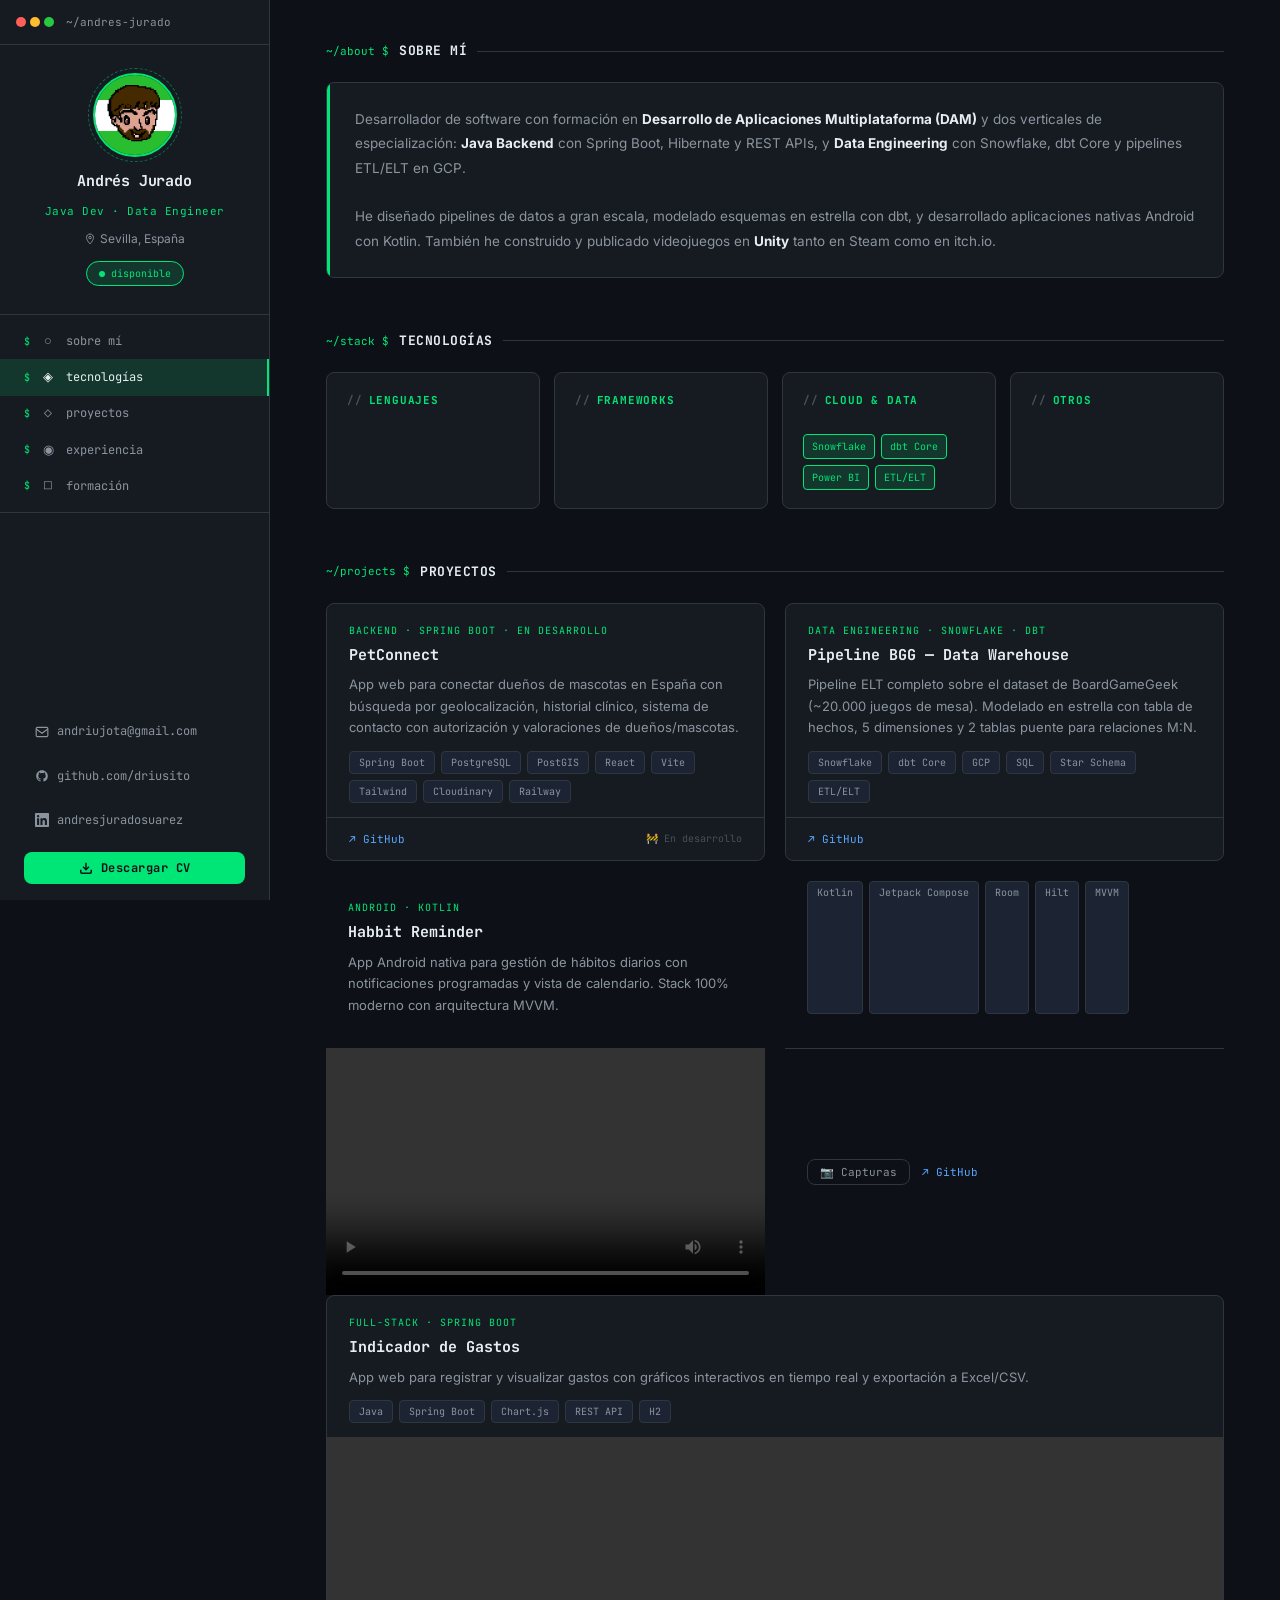
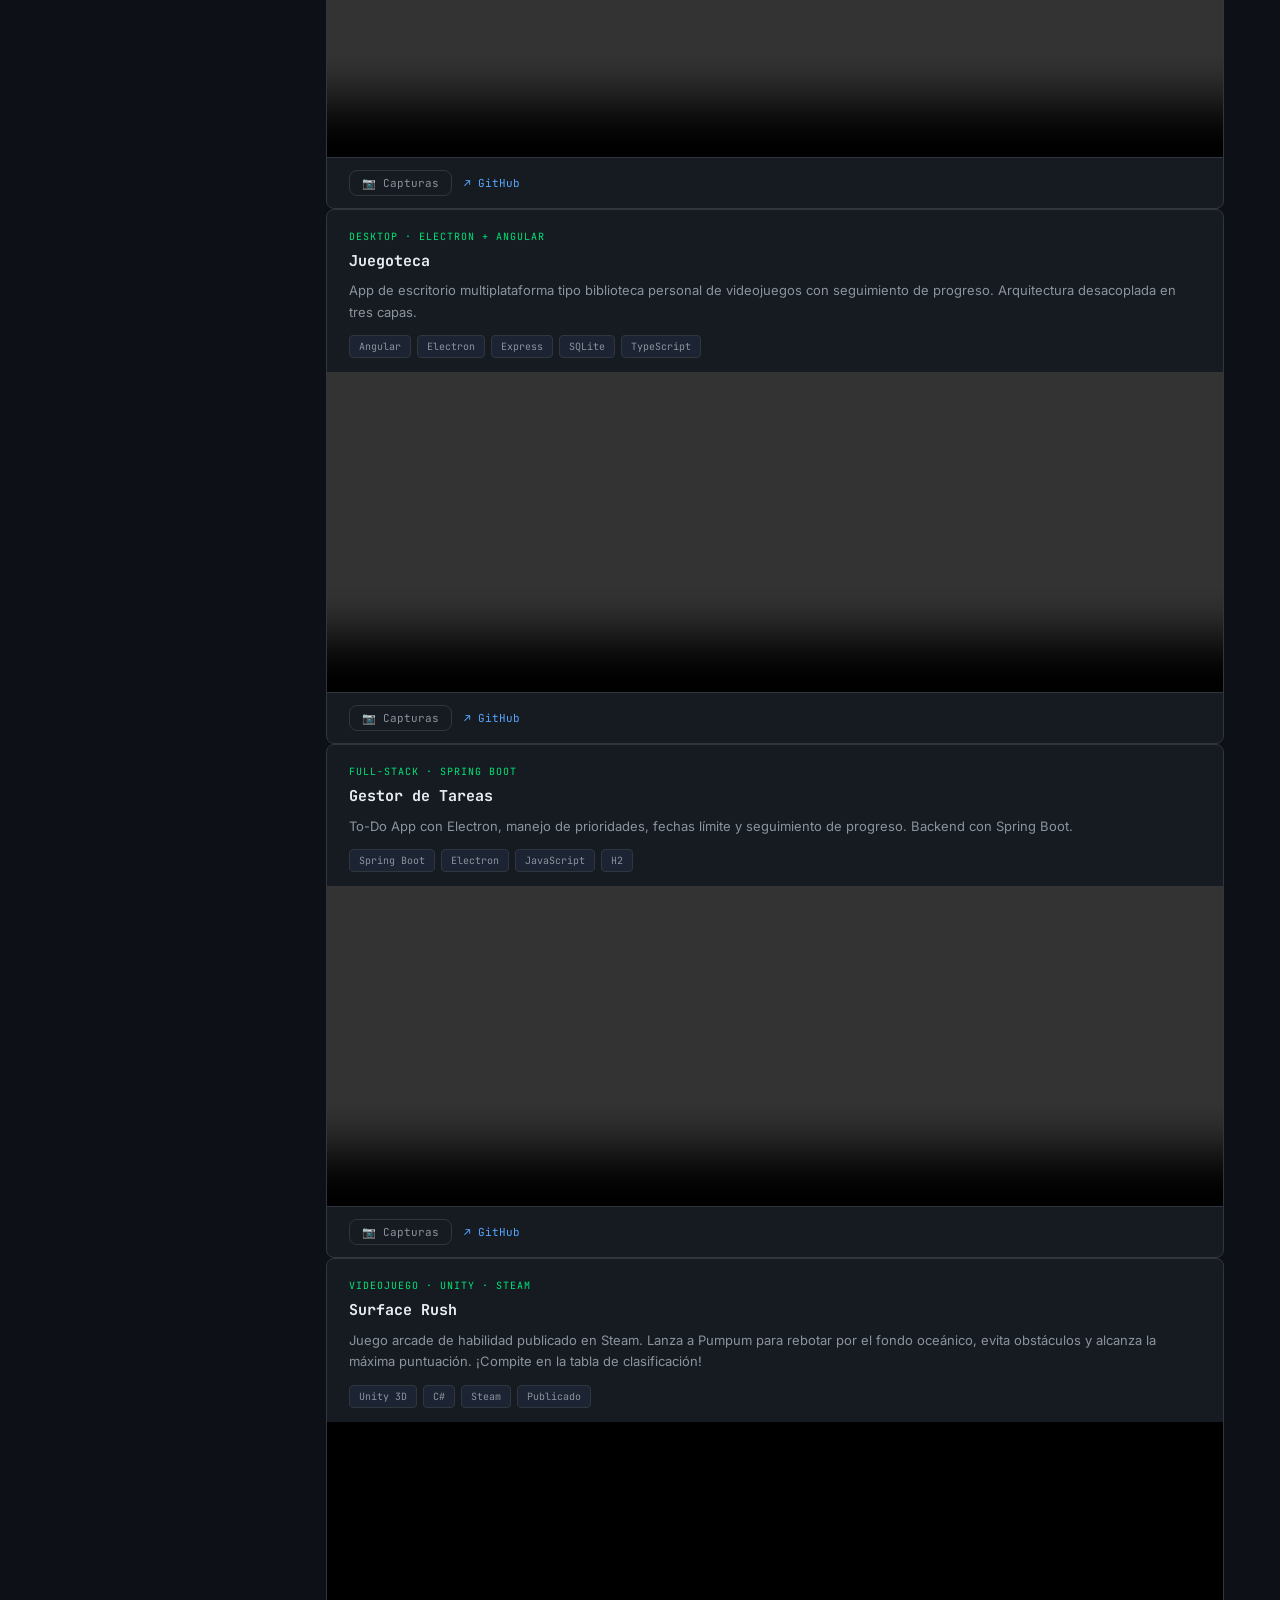
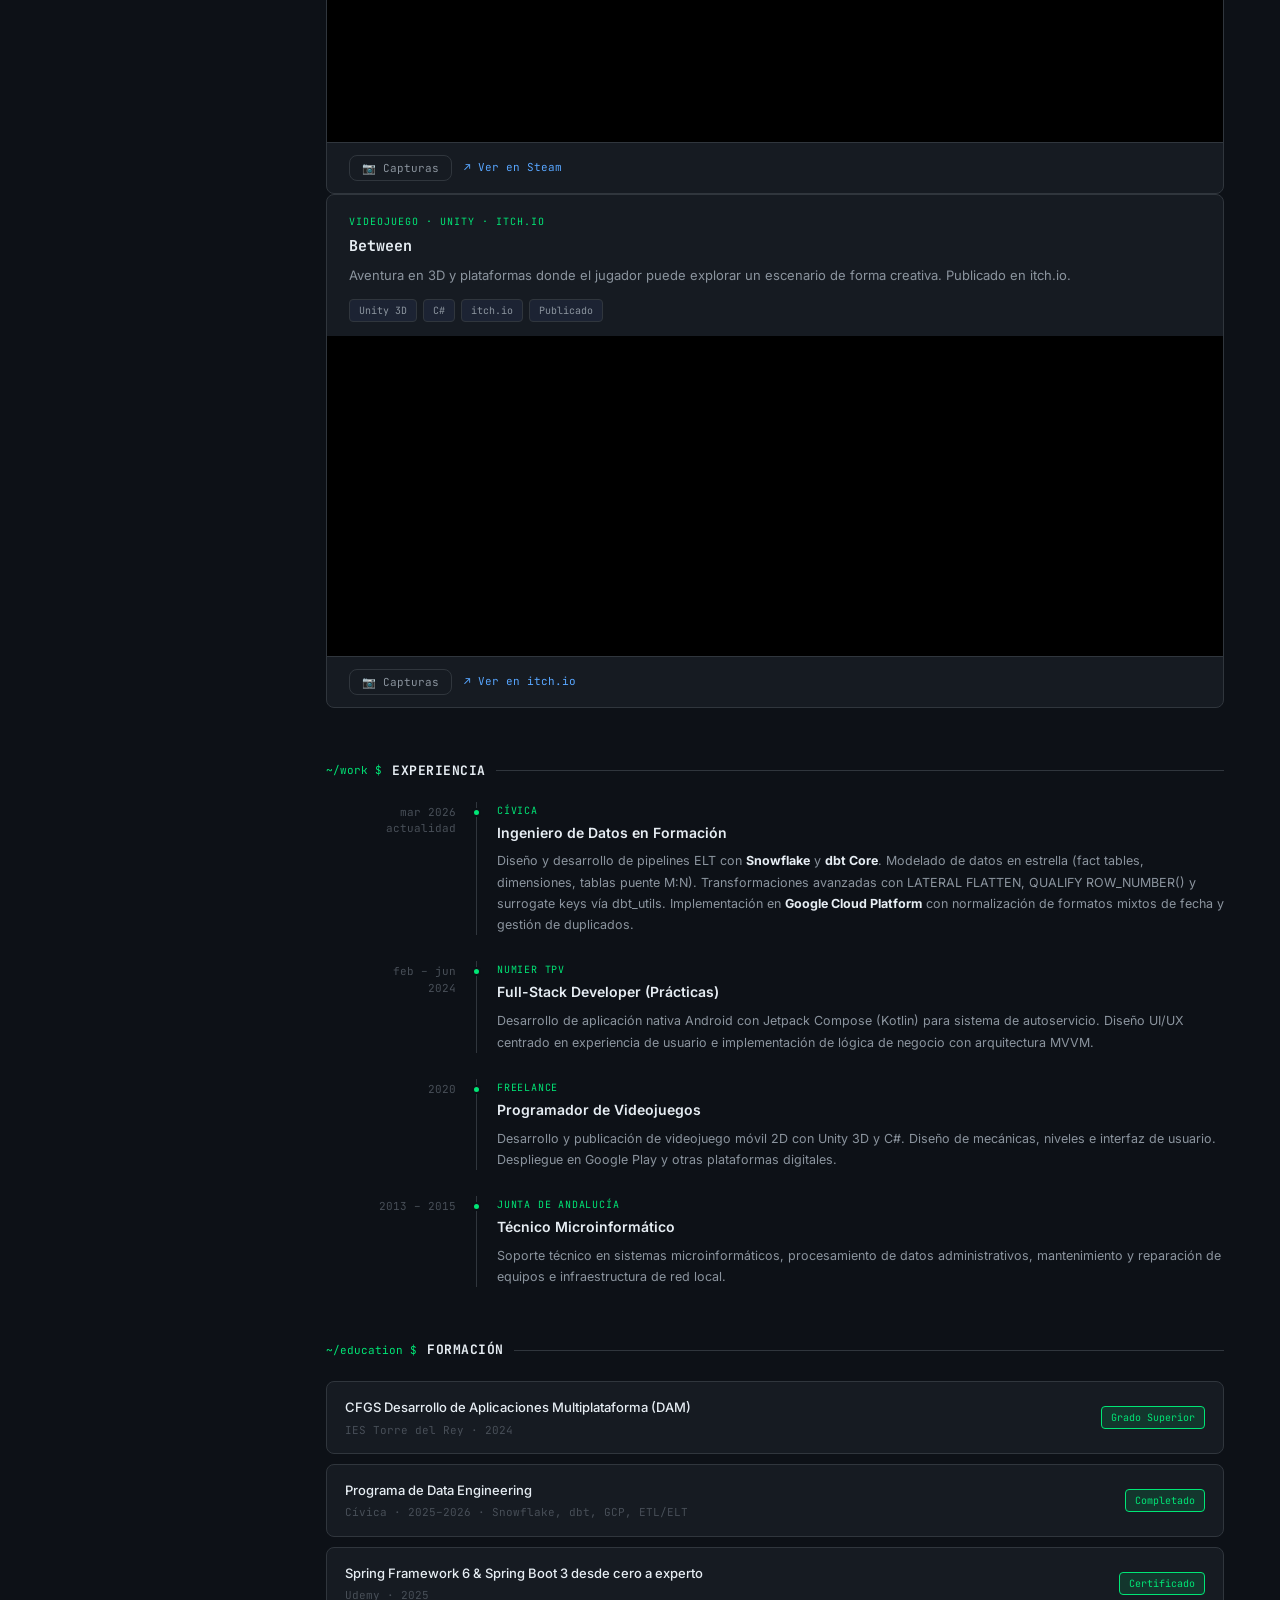
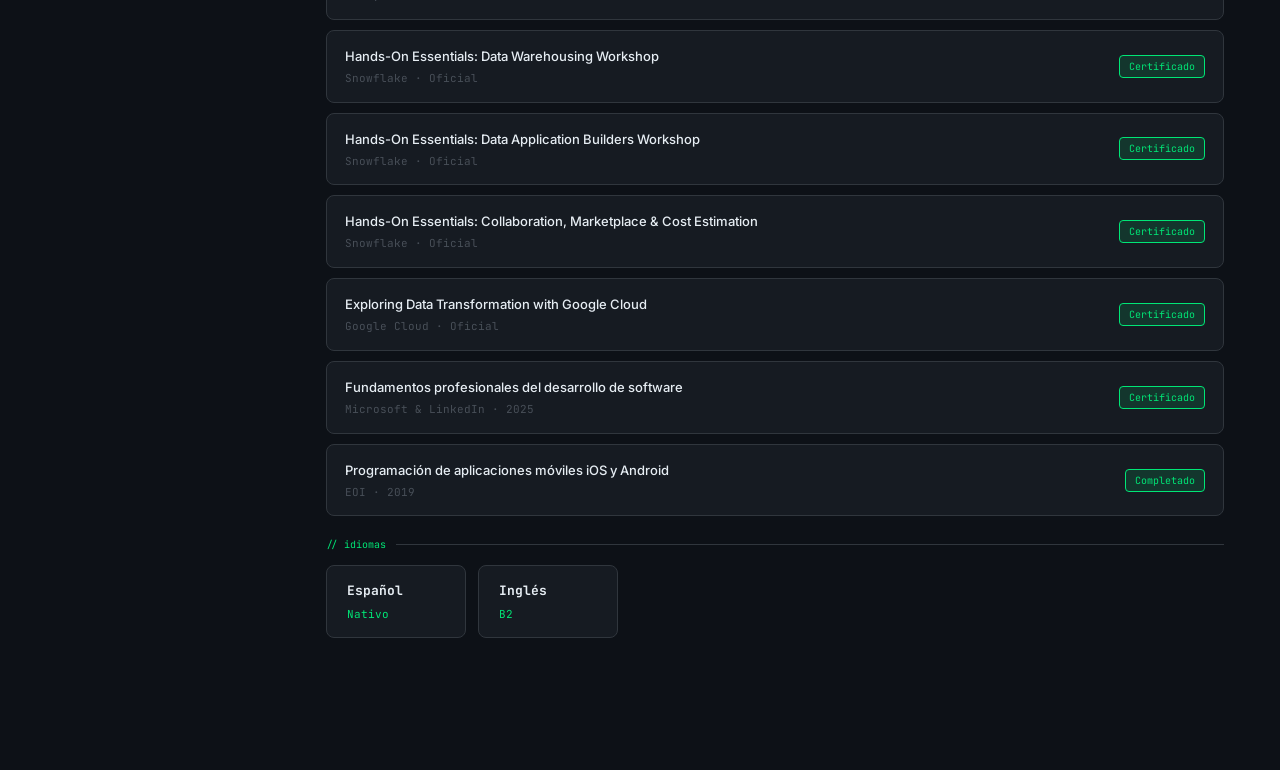
==== commit 16af6f9b: "Enhance skills section and update role details Added text badges for skills and updated role descrip" ====
--- a/index.html
+++ b/index.html
@@ -373,6 +373,23 @@
  
     .icons-row i:hover { transform: translateY(-3px); filter: brightness(1.2); }
  
+    .text-badges {
+      display: flex;
+      flex-wrap: wrap;
+      gap: 6px;
+      margin-top: 10px;
+    }
+ 
+    .text-badge {
+      font-family: var(--mono);
+      font-size: 10px;
+      padding: 3px 8px;
+      border-radius: 4px;
+      background: var(--accent-dim);
+      border: 1px solid var(--accent);
+      color: var(--accent);
+    }
+ 
     .projects-list {
       display: grid;
       grid-template-columns: repeat(2, 1fr);
@@ -754,7 +771,7 @@
       <div class="avatar-ring"></div>
     </div>
     <h1>Andrés Jurado</h1>
-    <p class="role">Software Developer</p>
+    <p class="role">Java Dev · Data Engineer</p>
     <p class="location">
       <svg viewBox="0 0 24 24" fill="none" stroke="currentColor" stroke-width="2"><path d="M12 2C8.13 2 5 5.13 5 9c0 5.25 7 13 7 13s7-7.75 7-13c0-3.87-3.13-7-7-7z"/><circle cx="12" cy="9" r="2.5"/></svg>
       Sevilla, España
@@ -801,8 +818,8 @@
       <h2>Sobre mí</h2>
     </div>
     <div class="about-block">
-      <p>Desarrollador de software con formación en <strong>Desarrollo de Aplicaciones Multiplataforma (DAM)</strong> y experiencia práctica en proyectos <strong>Java / Spring Boot</strong>, <strong>Data Engineering</strong> con Snowflake y GCP, y aplicaciones <strong>Android nativas</strong> con Kotlin.<br><br>
-      He participado en proyectos que van desde el kiosco de autoservicio hasta pipelines ETL/ELT en cloud, integrando backend, frontend y bases de datos. También he desarrollado y publicado videojuegos en <strong>Unity</strong> tanto en Steam como en itch.io.</p>
+      <p>Desarrollador de software con formación en <strong>Desarrollo de Aplicaciones Multiplataforma (DAM)</strong> y dos verticales de especialización: <strong>Java Backend</strong> con Spring Boot, Hibernate y REST APIs, y <strong>Data Engineering</strong> con Snowflake, dbt Core y pipelines ETL/ELT en GCP.<br><br>
+      He diseñado pipelines de datos a gran escala, modelado esquemas en estrella con dbt, y desarrollado aplicaciones nativas Android con Kotlin. También he construido y publicado videojuegos en <strong>Unity</strong> tanto en Steam como en itch.io.</p>
     </div>
   </section>
  
@@ -840,8 +857,13 @@
           <i class="devicon-googlecloud-plain colored" title="GCP"></i>
           <i class="devicon-docker-plain colored" title="Docker"></i>
           <i class="devicon-postgresql-plain colored" title="PostgreSQL"></i>
-          <i class="devicon-mysql-plain colored" title="MySQL"></i>
-          <i class="devicon-oracle-original colored" title="Oracle"></i>
+          <i class="devicon-apacheairflow-plain colored" title="Airflow"></i>
+        </div>
+        <div class="text-badges">
+          <span class="text-badge">Snowflake</span>
+          <span class="text-badge">dbt Core</span>
+          <span class="text-badge">Power BI</span>
+          <span class="text-badge">ETL/ELT</span>
         </div>
       </div>
  
@@ -870,6 +892,39 @@
       <div class="project-card">
         <div class="project-header">
           <div class="project-meta">
+            <div class="project-category">Backend · Spring Boot · En desarrollo</div>
+            <h3>PetConnect</h3>
+            <p>App web para conectar dueños de mascotas en España con búsqueda por geolocalización, historial clínico, sistema de contacto con autorización y valoraciones de dueños/mascotas.</p>
+          </div>
+        </div>
+        <div class="project-tags">
+          <span class="tag">Spring Boot</span><span class="tag">PostgreSQL</span><span class="tag">PostGIS</span><span class="tag">React</span><span class="tag">Vite</span><span class="tag">Tailwind</span><span class="tag">Cloudinary</span><span class="tag">Railway</span>
+        </div>
+        <div class="project-actions">
+          <a href="https://github.com/Driusito" target="_blank" class="btn-link">↗ GitHub</a>
+          <span style="font-family:var(--mono);font-size:10px;color:var(--text-faint);margin-left:auto;">🚧 En desarrollo</span>
+        </div>
+      </div>
+ 
+      <div class="project-card">
+        <div class="project-header">
+          <div class="project-meta">
+            <div class="project-category">Data Engineering · Snowflake · dbt</div>
+            <h3>Pipeline BGG — Data Warehouse</h3>
+            <p>Pipeline ELT completo sobre el dataset de BoardGameGeek (~20.000 juegos de mesa). Modelado en estrella con tabla de hechos, 5 dimensiones y 2 tablas puente para relaciones M:N.</p>
+          </div>
+        </div>
+        <div class="project-tags">
+          <span class="tag">Snowflake</span><span class="tag">dbt Core</span><span class="tag">GCP</span><span class="tag">SQL</span><span class="tag">Star Schema</span><span class="tag">ETL/ELT</span>
+        </div>
+        <div class="project-actions">
+          <a href="https://github.com/Driusito/dbt_juegos_de_mesa" target="_blank" class="btn-link">↗ GitHub</a>
+        </div>
+      </div>
+ 
+ 
+        <div class="project-header">
+          <div class="project-meta">
             <div class="project-category">Android · Kotlin</div>
             <h3>Habbit Reminder</h3>
             <p>App Android nativa para gestión de hábitos diarios con notificaciones programadas y vista de calendario. Stack 100% moderno con arquitectura MVVM.</p>
@@ -1044,7 +1099,7 @@
         <div class="tl-body">
           <div class="tl-company">Cívica</div>
           <div class="tl-role">Ingeniero de Datos en Formación</div>
-          <div class="tl-desc">Diseño y optimización de pipelines ETL/ELT con Snowflake y GCP. Modelado de datos en estrella con dbt Core, implementación de soluciones en entornos cloud y procesamiento de datasets a gran escala.</div>
+          <div class="tl-desc">Diseño y desarrollo de pipelines ELT con <strong style="color:var(--text)">Snowflake</strong> y <strong style="color:var(--text)">dbt Core</strong>. Modelado de datos en estrella (fact tables, dimensiones, tablas puente M:N). Transformaciones avanzadas con LATERAL FLATTEN, QUALIFY ROW_NUMBER() y surrogate keys vía dbt_utils. Implementación en <strong style="color:var(--text)">Google Cloud Platform</strong> con normalización de formatos mixtos de fecha y gestión de duplicados.</div>
         </div>
       </div>
  
@@ -1095,6 +1150,14 @@
  
       <div class="edu-item">
         <div class="edu-info">
+          <div class="edu-title">Programa de Data Engineering</div>
+          <div class="edu-source">Cívica · 2025–2026 · Snowflake, dbt, GCP, ETL/ELT</div>
+        </div>
+        <span class="edu-badge">Completado</span>
+      </div>
+ 
+      <div class="edu-item">
+        <div class="edu-info">
           <div class="edu-title">Spring Framework 6 &amp; Spring Boot 3 desde cero a experto</div>
           <div class="edu-source">Udemy · 2025</div>
         </div>
@@ -1104,6 +1167,22 @@
       <div class="edu-item">
         <div class="edu-info">
           <div class="edu-title">Hands-On Essentials: Data Warehousing Workshop</div>
+          <div class="edu-source">Snowflake · Oficial</div>
+        </div>
+        <span class="edu-badge">Certificado</span>
+      </div>
+ 
+      <div class="edu-item">
+        <div class="edu-info">
+          <div class="edu-title">Hands-On Essentials: Data Application Builders Workshop</div>
+          <div class="edu-source">Snowflake · Oficial</div>
+        </div>
+        <span class="edu-badge">Certificado</span>
+      </div>
+ 
+      <div class="edu-item">
+        <div class="edu-info">
+          <div class="edu-title">Hands-On Essentials: Collaboration, Marketplace &amp; Cost Estimation</div>
           <div class="edu-source">Snowflake · Oficial</div>
         </div>
         <span class="edu-badge">Certificado</span>
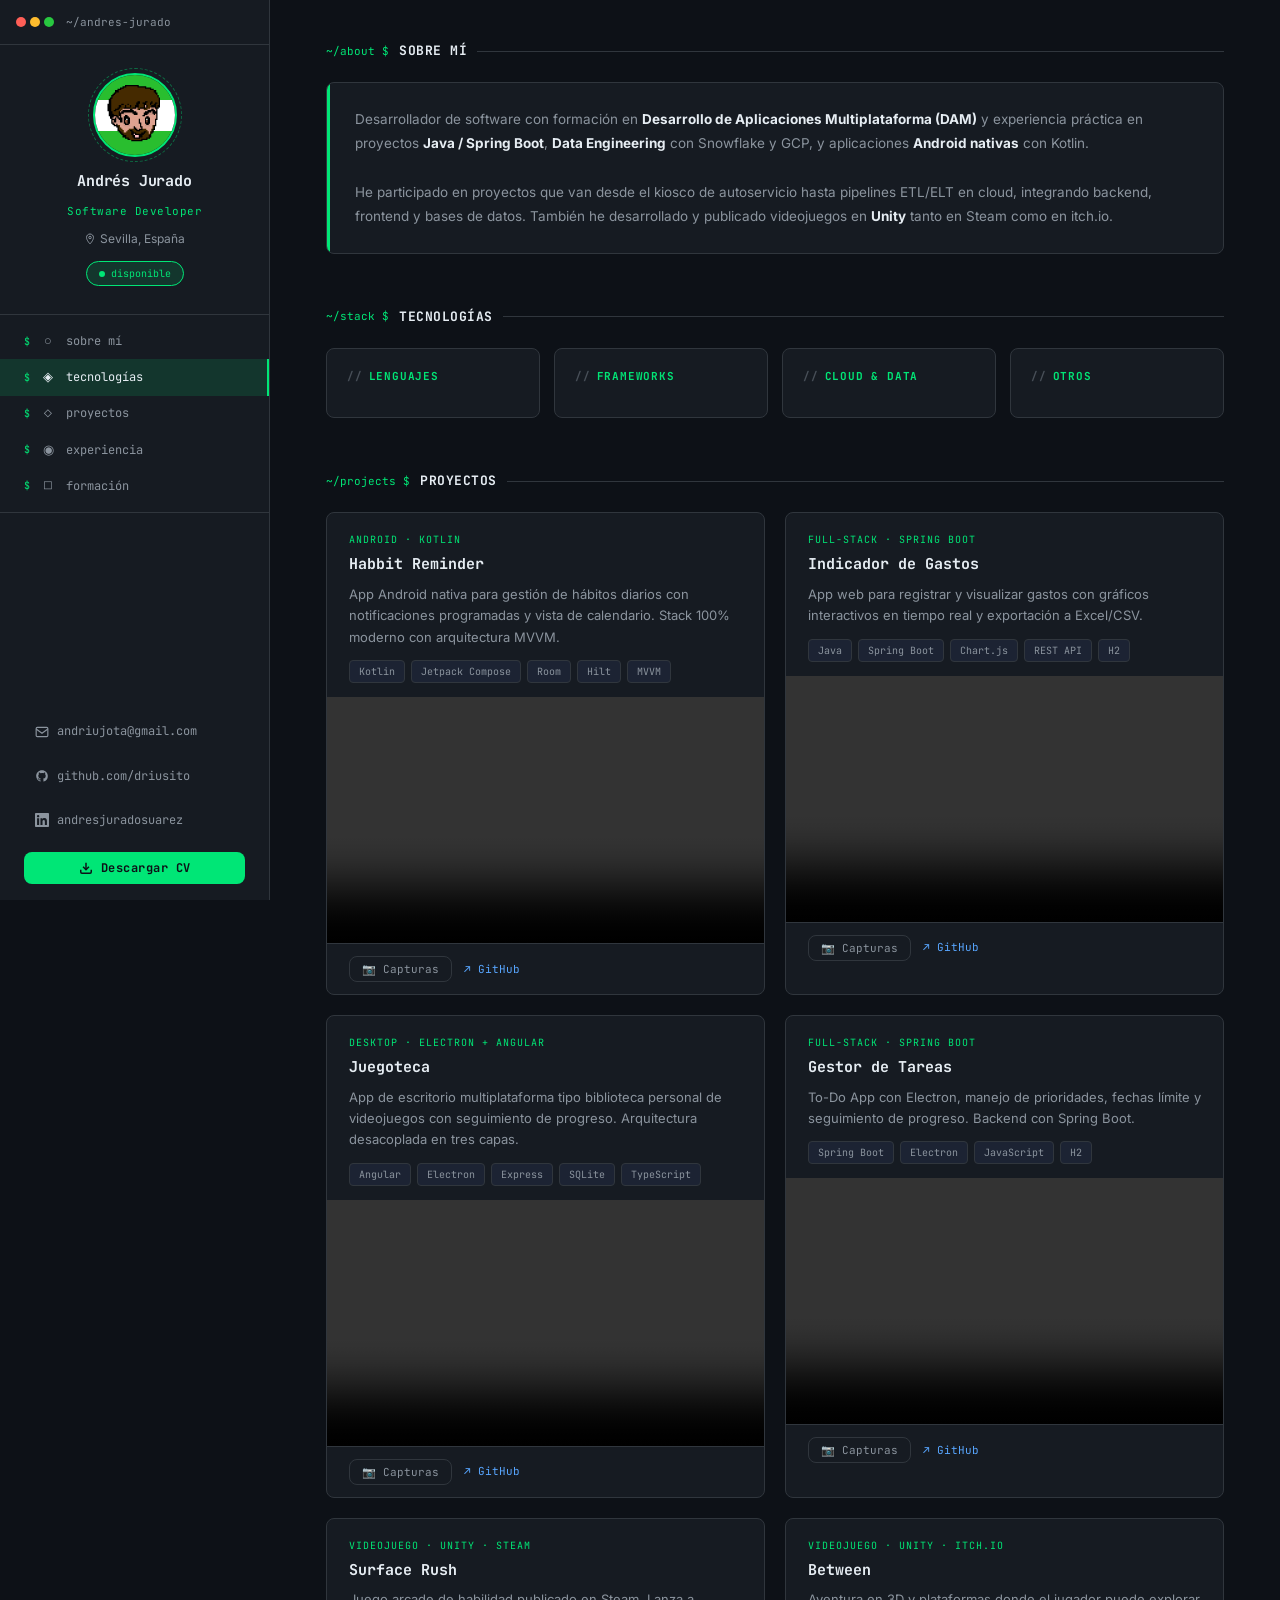
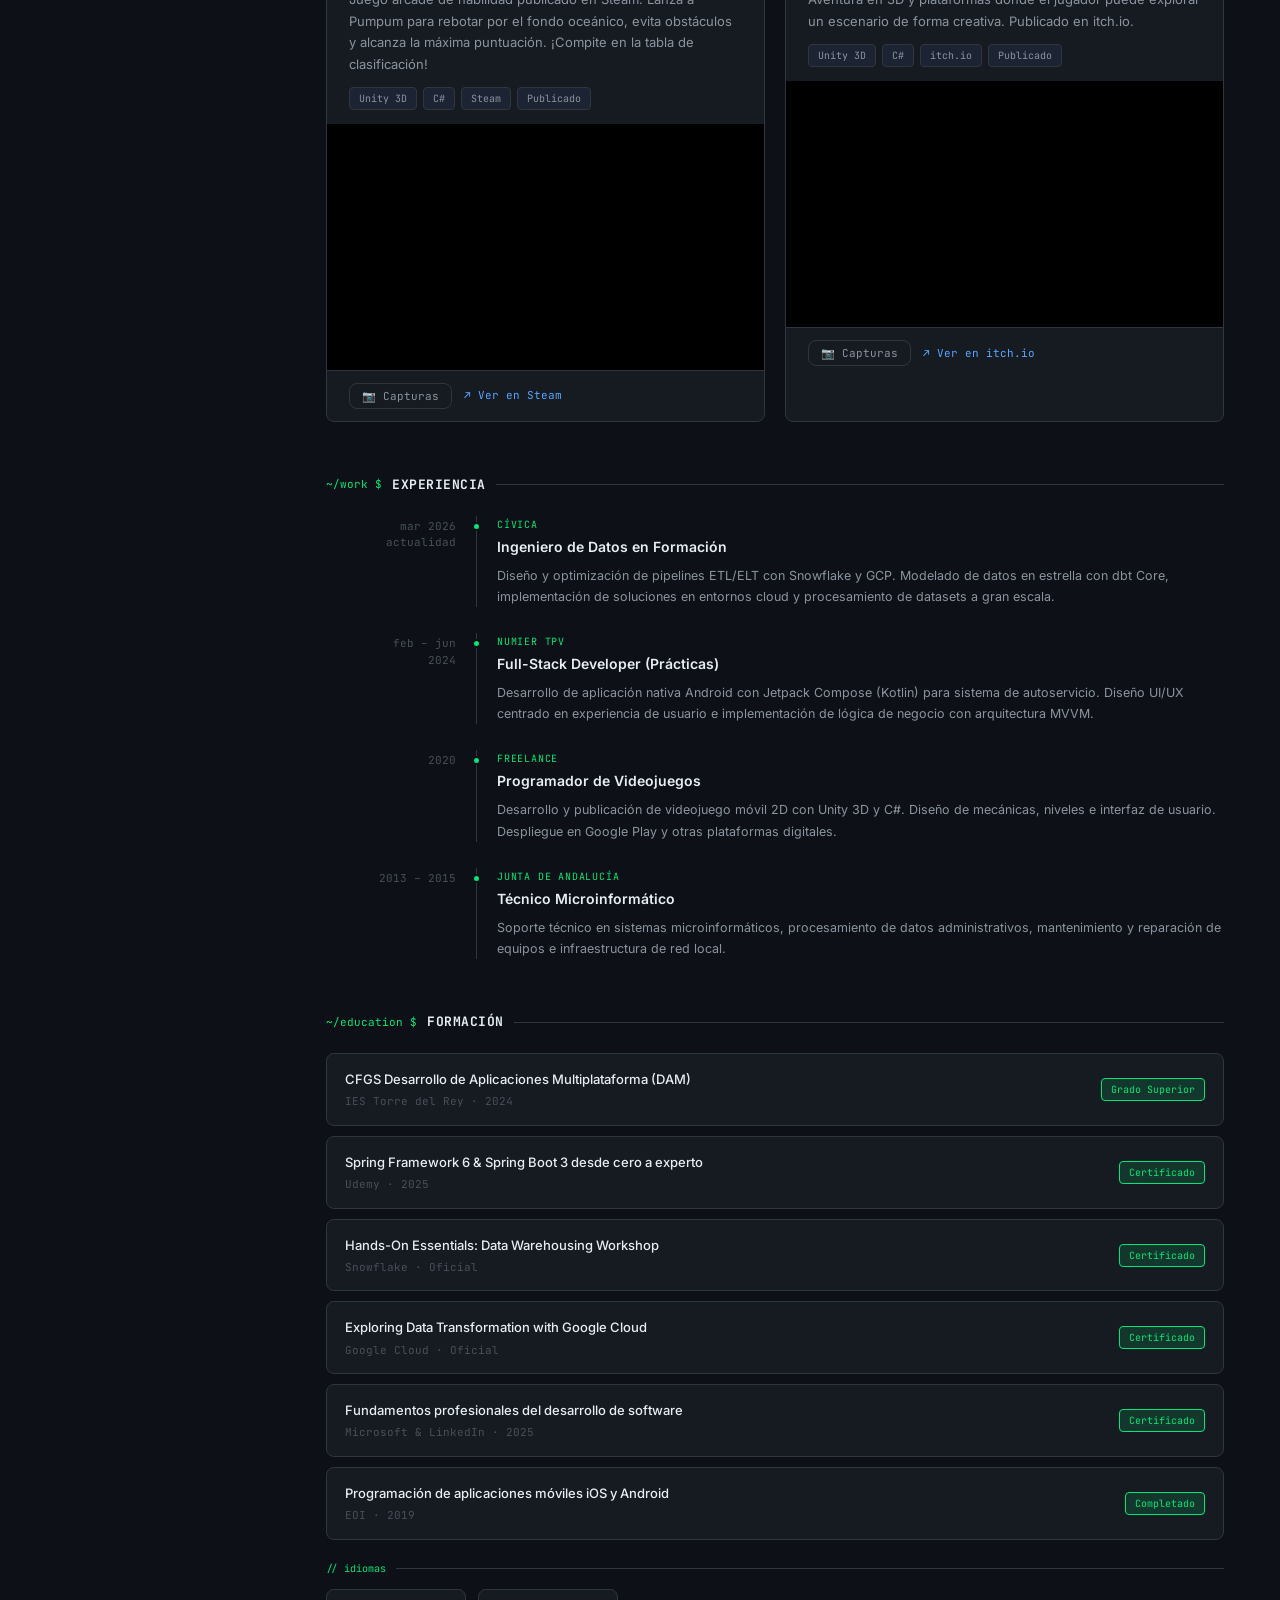
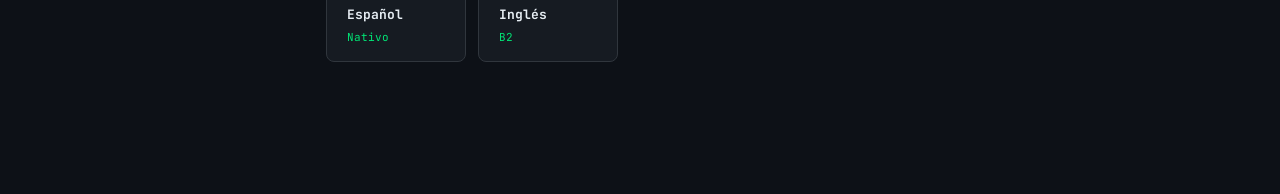
==== commit 200311b9: "Refactor index.html by removing badges and updating text Removed text badges and updated project des" ====
--- a/index.html
+++ b/index.html
@@ -373,23 +373,6 @@
  
     .icons-row i:hover { transform: translateY(-3px); filter: brightness(1.2); }
  
-    .text-badges {
-      display: flex;
-      flex-wrap: wrap;
-      gap: 6px;
-      margin-top: 10px;
-    }
- 
-    .text-badge {
-      font-family: var(--mono);
-      font-size: 10px;
-      padding: 3px 8px;
-      border-radius: 4px;
-      background: var(--accent-dim);
-      border: 1px solid var(--accent);
-      color: var(--accent);
-    }
- 
     .projects-list {
       display: grid;
       grid-template-columns: repeat(2, 1fr);
@@ -771,7 +754,7 @@
       <div class="avatar-ring"></div>
     </div>
     <h1>Andrés Jurado</h1>
-    <p class="role">Java Dev · Data Engineer</p>
+    <p class="role">Software Developer</p>
     <p class="location">
       <svg viewBox="0 0 24 24" fill="none" stroke="currentColor" stroke-width="2"><path d="M12 2C8.13 2 5 5.13 5 9c0 5.25 7 13 7 13s7-7.75 7-13c0-3.87-3.13-7-7-7z"/><circle cx="12" cy="9" r="2.5"/></svg>
       Sevilla, España
@@ -818,8 +801,8 @@
       <h2>Sobre mí</h2>
     </div>
     <div class="about-block">
-      <p>Desarrollador de software con formación en <strong>Desarrollo de Aplicaciones Multiplataforma (DAM)</strong> y dos verticales de especialización: <strong>Java Backend</strong> con Spring Boot, Hibernate y REST APIs, y <strong>Data Engineering</strong> con Snowflake, dbt Core y pipelines ETL/ELT en GCP.<br><br>
-      He diseñado pipelines de datos a gran escala, modelado esquemas en estrella con dbt, y desarrollado aplicaciones nativas Android con Kotlin. También he construido y publicado videojuegos en <strong>Unity</strong> tanto en Steam como en itch.io.</p>
+      <p>Desarrollador de software con formación en <strong>Desarrollo de Aplicaciones Multiplataforma (DAM)</strong> y experiencia práctica en proyectos <strong>Java / Spring Boot</strong>, <strong>Data Engineering</strong> con Snowflake y GCP, y aplicaciones <strong>Android nativas</strong> con Kotlin.<br><br>
+      He participado en proyectos que van desde el kiosco de autoservicio hasta pipelines ETL/ELT en cloud, integrando backend, frontend y bases de datos. También he desarrollado y publicado videojuegos en <strong>Unity</strong> tanto en Steam como en itch.io.</p>
     </div>
   </section>
  
@@ -857,13 +840,8 @@
           <i class="devicon-googlecloud-plain colored" title="GCP"></i>
           <i class="devicon-docker-plain colored" title="Docker"></i>
           <i class="devicon-postgresql-plain colored" title="PostgreSQL"></i>
-          <i class="devicon-apacheairflow-plain colored" title="Airflow"></i>
-        </div>
-        <div class="text-badges">
-          <span class="text-badge">Snowflake</span>
-          <span class="text-badge">dbt Core</span>
-          <span class="text-badge">Power BI</span>
-          <span class="text-badge">ETL/ELT</span>
+          <i class="devicon-mysql-plain colored" title="MySQL"></i>
+          <i class="devicon-oracle-original colored" title="Oracle"></i>
         </div>
       </div>
  
@@ -892,39 +870,6 @@
       <div class="project-card">
         <div class="project-header">
           <div class="project-meta">
-            <div class="project-category">Backend · Spring Boot · En desarrollo</div>
-            <h3>PetConnect</h3>
-            <p>App web para conectar dueños de mascotas en España con búsqueda por geolocalización, historial clínico, sistema de contacto con autorización y valoraciones de dueños/mascotas.</p>
-          </div>
-        </div>
-        <div class="project-tags">
-          <span class="tag">Spring Boot</span><span class="tag">PostgreSQL</span><span class="tag">PostGIS</span><span class="tag">React</span><span class="tag">Vite</span><span class="tag">Tailwind</span><span class="tag">Cloudinary</span><span class="tag">Railway</span>
-        </div>
-        <div class="project-actions">
-          <a href="https://github.com/Driusito" target="_blank" class="btn-link">↗ GitHub</a>
-          <span style="font-family:var(--mono);font-size:10px;color:var(--text-faint);margin-left:auto;">🚧 En desarrollo</span>
-        </div>
-      </div>
- 
-      <div class="project-card">
-        <div class="project-header">
-          <div class="project-meta">
-            <div class="project-category">Data Engineering · Snowflake · dbt</div>
-            <h3>Pipeline BGG — Data Warehouse</h3>
-            <p>Pipeline ELT completo sobre el dataset de BoardGameGeek (~20.000 juegos de mesa). Modelado en estrella con tabla de hechos, 5 dimensiones y 2 tablas puente para relaciones M:N.</p>
-          </div>
-        </div>
-        <div class="project-tags">
-          <span class="tag">Snowflake</span><span class="tag">dbt Core</span><span class="tag">GCP</span><span class="tag">SQL</span><span class="tag">Star Schema</span><span class="tag">ETL/ELT</span>
-        </div>
-        <div class="project-actions">
-          <a href="https://github.com/Driusito/dbt_juegos_de_mesa" target="_blank" class="btn-link">↗ GitHub</a>
-        </div>
-      </div>
- 
- 
-        <div class="project-header">
-          <div class="project-meta">
             <div class="project-category">Android · Kotlin</div>
             <h3>Habbit Reminder</h3>
             <p>App Android nativa para gestión de hábitos diarios con notificaciones programadas y vista de calendario. Stack 100% moderno con arquitectura MVVM.</p>
@@ -1099,7 +1044,7 @@
         <div class="tl-body">
           <div class="tl-company">Cívica</div>
           <div class="tl-role">Ingeniero de Datos en Formación</div>
-          <div class="tl-desc">Diseño y desarrollo de pipelines ELT con <strong style="color:var(--text)">Snowflake</strong> y <strong style="color:var(--text)">dbt Core</strong>. Modelado de datos en estrella (fact tables, dimensiones, tablas puente M:N). Transformaciones avanzadas con LATERAL FLATTEN, QUALIFY ROW_NUMBER() y surrogate keys vía dbt_utils. Implementación en <strong style="color:var(--text)">Google Cloud Platform</strong> con normalización de formatos mixtos de fecha y gestión de duplicados.</div>
+          <div class="tl-desc">Diseño y optimización de pipelines ETL/ELT con Snowflake y GCP. Modelado de datos en estrella con dbt Core, implementación de soluciones en entornos cloud y procesamiento de datasets a gran escala.</div>
         </div>
       </div>
  
@@ -1150,14 +1095,6 @@
  
       <div class="edu-item">
         <div class="edu-info">
-          <div class="edu-title">Programa de Data Engineering</div>
-          <div class="edu-source">Cívica · 2025–2026 · Snowflake, dbt, GCP, ETL/ELT</div>
-        </div>
-        <span class="edu-badge">Completado</span>
-      </div>
- 
-      <div class="edu-item">
-        <div class="edu-info">
           <div class="edu-title">Spring Framework 6 &amp; Spring Boot 3 desde cero a experto</div>
           <div class="edu-source">Udemy · 2025</div>
         </div>
@@ -1167,22 +1104,6 @@
       <div class="edu-item">
         <div class="edu-info">
           <div class="edu-title">Hands-On Essentials: Data Warehousing Workshop</div>
-          <div class="edu-source">Snowflake · Oficial</div>
-        </div>
-        <span class="edu-badge">Certificado</span>
-      </div>
- 
-      <div class="edu-item">
-        <div class="edu-info">
-          <div class="edu-title">Hands-On Essentials: Data Application Builders Workshop</div>
-          <div class="edu-source">Snowflake · Oficial</div>
-        </div>
-        <span class="edu-badge">Certificado</span>
-      </div>
- 
-      <div class="edu-item">
-        <div class="edu-info">
-          <div class="edu-title">Hands-On Essentials: Collaboration, Marketplace &amp; Cost Estimation</div>
           <div class="edu-source">Snowflake · Oficial</div>
         </div>
         <span class="edu-badge">Certificado</span>
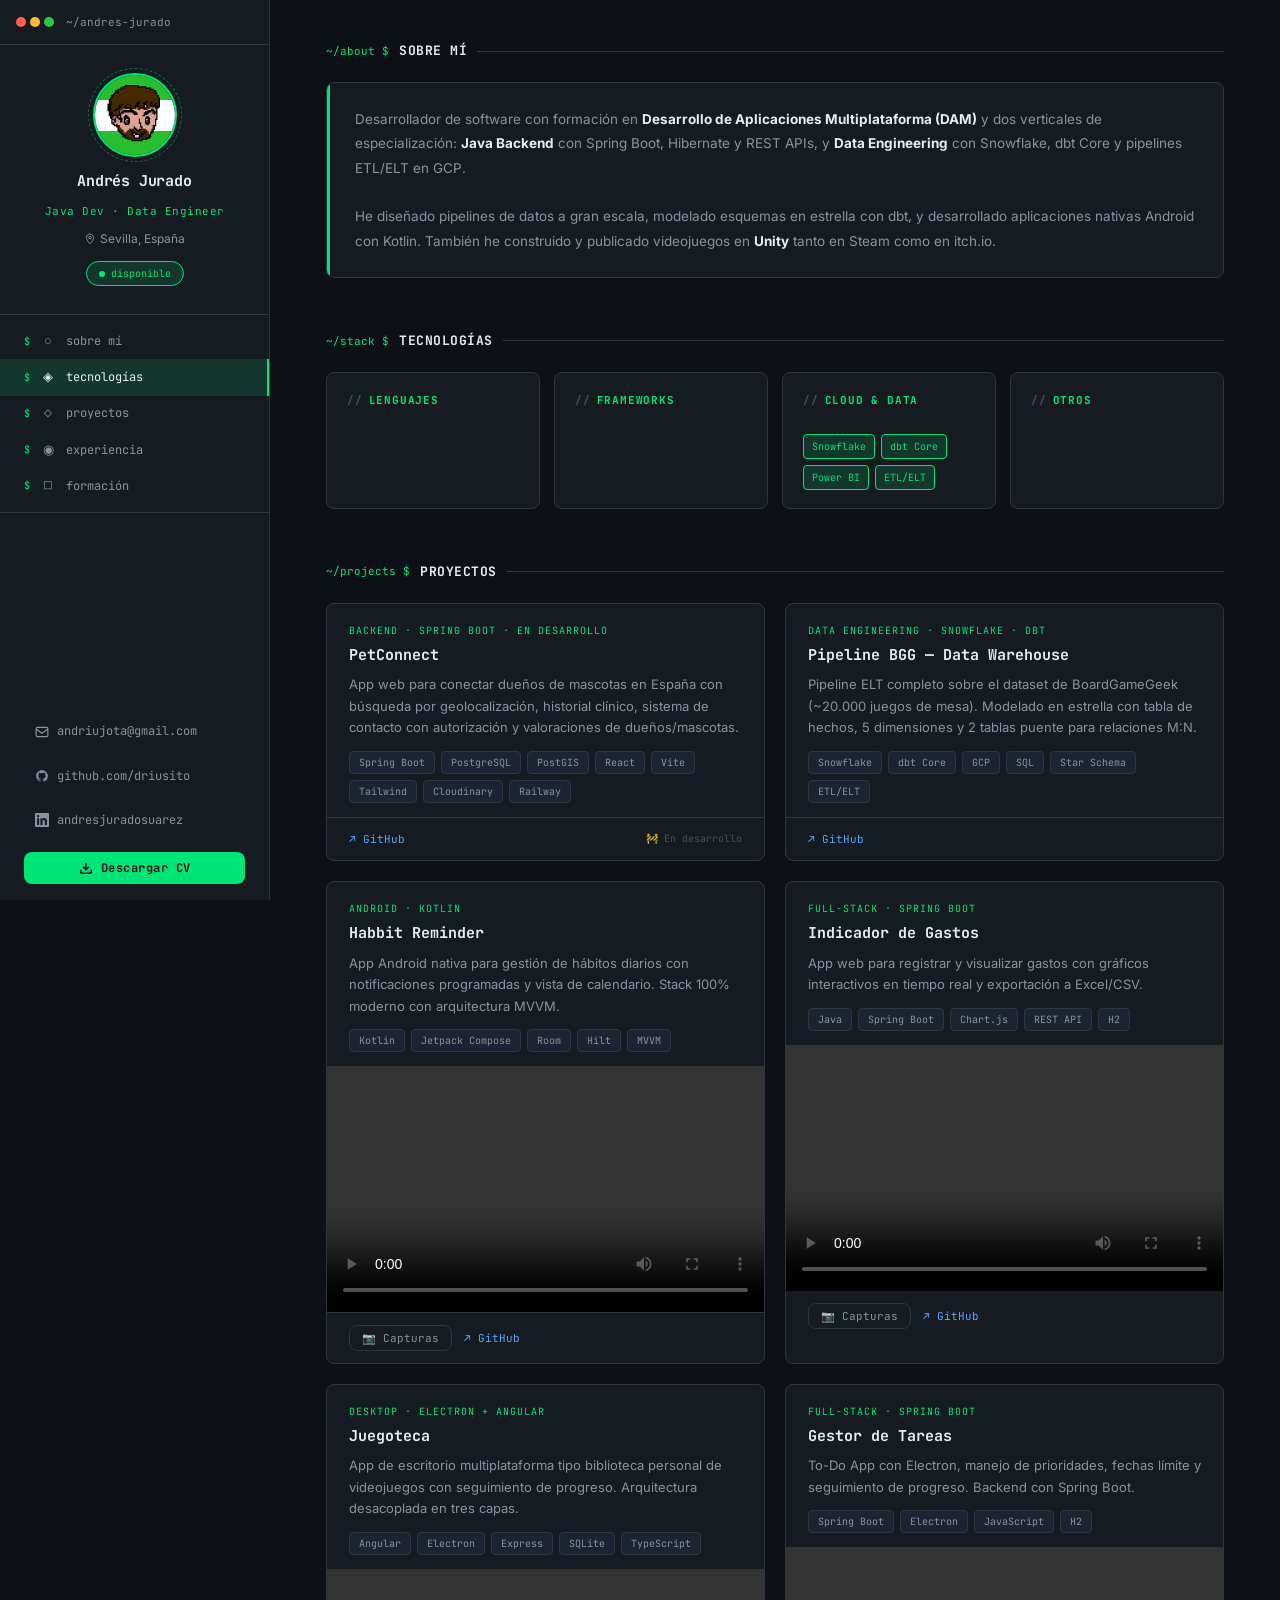
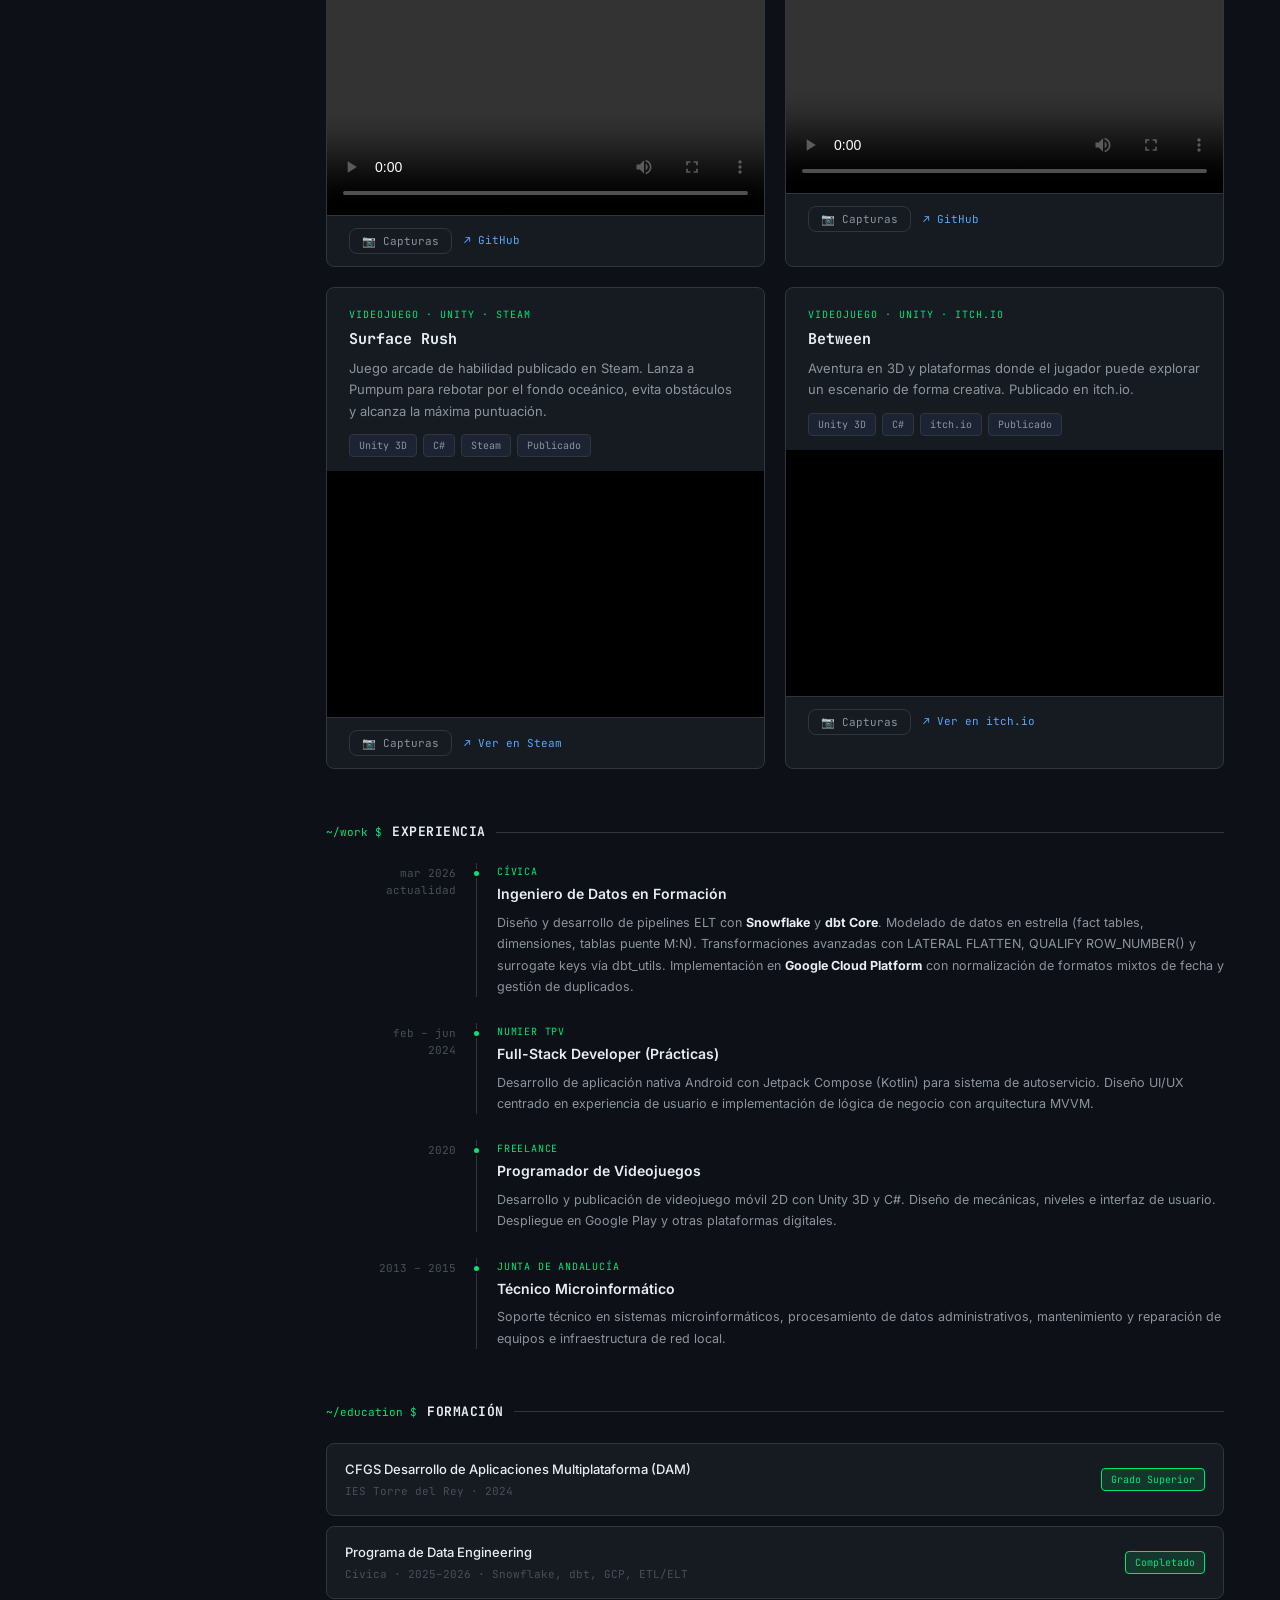
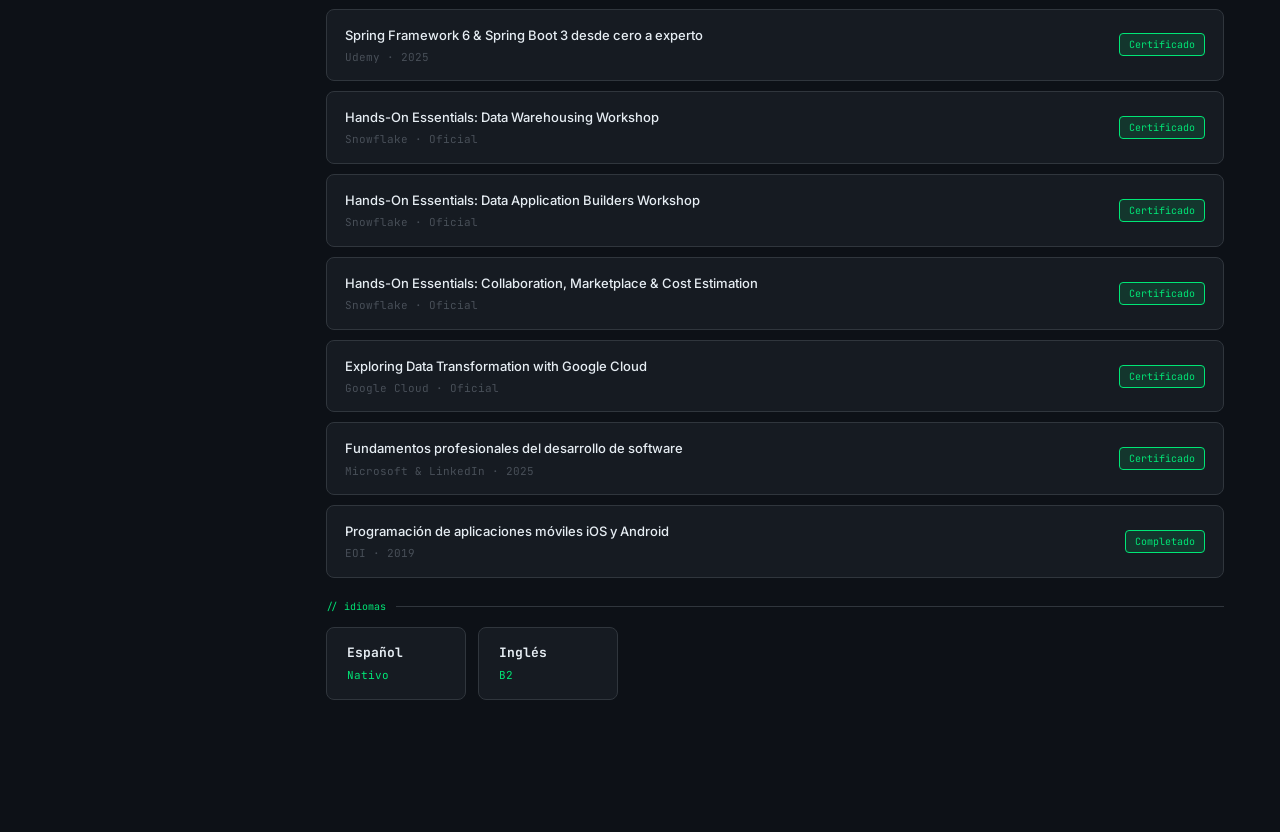
==== commit 66581c35: "Enhance index.html with new content and styling Updated role description and added new skills and pr" ====
--- a/index.html
+++ b/index.html
@@ -9,6 +9,7 @@
   <link href="https://fonts.googleapis.com/css2?family=JetBrains+Mono:wght@300;400;500;700&family=Inter:wght@300;400;500;600&display=swap" rel="stylesheet">
   <link rel="stylesheet" href="https://cdn.jsdelivr.net/gh/devicons/devicon@latest/devicon.min.css">
   <style>
+    /* ── TOKENS ─────────────────────────────────────────────── */
     :root {
       --bg:          #0d1117;
       --surface:     #161b22;
@@ -27,6 +28,7 @@
       --transition:  200ms ease;
     }
  
+    /* ── RESET ──────────────────────────────────────────────── */
     *, *::before, *::after { box-sizing: border-box; margin: 0; padding: 0; }
     html { scroll-behavior: smooth; }
  
@@ -44,10 +46,12 @@
     a:hover { opacity: .75; }
     ::selection { background: var(--accent); color: var(--bg); }
  
+    /* ── SCROLLBAR ──────────────────────────────────────────── */
     ::-webkit-scrollbar { width: 6px; }
     ::-webkit-scrollbar-track { background: var(--bg); }
     ::-webkit-scrollbar-thumb { background: var(--border); border-radius: 3px; }
  
+    /* ── SIDEBAR ────────────────────────────────────────────── */
     .sidebar {
       width: var(--sidebar-w);
       min-width: var(--sidebar-w);
@@ -144,6 +148,7 @@
  
     .location svg { width: 12px; height: 12px; flex-shrink: 0; }
  
+    /* Status badge */
     .status-badge {
       display: inline-flex;
       align-items: center;
@@ -170,6 +175,7 @@
       50%       { opacity: .4; transform: scale(.8); }
     }
  
+    /* Sidebar nav */
     .sidebar-nav {
       padding: 8px 0;
       border-top: 1px solid var(--border);
@@ -197,6 +203,7 @@
       border-right: 2px solid var(--accent);
     }
  
+    /* Contact links */
     .sidebar-links {
       padding: 16px 24px;
       display: flex;
@@ -245,6 +252,7 @@
  
     .btn-cv:hover { opacity: .85 !important; }
  
+    /* ── MAIN ───────────────────────────────────────────────── */
     .content {
       margin-left: var(--sidebar-w);
       flex: 1;
@@ -252,6 +260,7 @@
       padding: 40px 56px 80px;
     }
  
+    /* Section header */
     .section-label {
       display: flex;
       align-items: center;
@@ -283,6 +292,7 @@
  
     section { margin-bottom: 52px; }
  
+    /* ── ABOUT ──────────────────────────────────────────────── */
     .about-block {
       background: var(--surface);
       border: 1px solid var(--border);
@@ -308,6 +318,7 @@
  
     .about-block p strong { color: var(--text); }
  
+    /* Terminal-style top bar on card */
     .card-terminal {
       display: flex;
       align-items: center;
@@ -328,6 +339,7 @@
       display: inline-block;
     }
  
+    /* ── SKILLS ─────────────────────────────────────────────── */
     .skills-grid-outer {
       display: grid;
       grid-template-columns: repeat(4, 1fr);
@@ -373,6 +385,24 @@
  
     .icons-row i:hover { transform: translateY(-3px); filter: brightness(1.2); }
  
+    .text-badges {
+      display: flex;
+      flex-wrap: wrap;
+      gap: 6px;
+      margin-top: 10px;
+    }
+ 
+    .text-badge {
+      font-family: var(--mono);
+      font-size: 10px;
+      padding: 3px 8px;
+      border-radius: 4px;
+      background: var(--accent-dim);
+      border: 1px solid var(--accent);
+      color: var(--accent);
+    }
+ 
+    /* ── PROJECTS ───────────────────────────────────────────── */
     .projects-list {
       display: grid;
       grid-template-columns: repeat(2, 1fr);
@@ -487,6 +517,7 @@
       color: var(--accent2);
     }
  
+    /* Gallery strip */
     .gallery-strip {
       display: none;
       gap: 6px;
@@ -510,6 +541,7 @@
  
     .gallery-strip img:hover { border-color: var(--accent); }
  
+    /* ── EXPERIENCE ─────────────────────────────────────────── */
     .timeline { display: flex; flex-direction: column; gap: 2px; }
  
     .timeline-item {
@@ -568,6 +600,7 @@
       line-height: 1.7;
     }
  
+    /* ── EDUCATION ──────────────────────────────────────────── */
     .edu-grid { display: flex; flex-direction: column; gap: 10px; }
  
     .edu-item {
@@ -610,6 +643,7 @@
       white-space: nowrap;
     }
  
+    /* ── EXTRA ──────────────────────────────────────────────── */
     .extra-grid { display: flex; gap: 12px; flex-wrap: wrap; }
  
     .lang-card {
@@ -634,6 +668,7 @@
       margin-top: 2px;
     }
  
+    /* ── MODAL ──────────────────────────────────────────────── */
     .modal {
       display: none;
       position: fixed;
@@ -692,6 +727,7 @@
     .modal-prev { left: 20px; }
     .modal-next { right: 20px; }
  
+    /* ── MOBILE ─────────────────────────────────────────────── */
     .mobile-toggle {
       display: none;
       position: fixed;
@@ -736,6 +772,7 @@
 </head>
 <body>
  
+<!-- Mobile toggle -->
 <button class="mobile-toggle" id="mobileToggle" aria-label="Menú">☰</button>
  
 <aside class="sidebar" id="sidebar">
@@ -754,7 +791,7 @@
       <div class="avatar-ring"></div>
     </div>
     <h1>Andrés Jurado</h1>
-    <p class="role">Software Developer</p>
+    <p class="role">Java Dev · Data Engineer</p>
     <p class="location">
       <svg viewBox="0 0 24 24" fill="none" stroke="currentColor" stroke-width="2"><path d="M12 2C8.13 2 5 5.13 5 9c0 5.25 7 13 7 13s7-7.75 7-13c0-3.87-3.13-7-7-7z"/><circle cx="12" cy="9" r="2.5"/></svg>
       Sevilla, España
@@ -801,8 +838,8 @@
       <h2>Sobre mí</h2>
     </div>
     <div class="about-block">
-      <p>Desarrollador de software con formación en <strong>Desarrollo de Aplicaciones Multiplataforma (DAM)</strong> y experiencia práctica en proyectos <strong>Java / Spring Boot</strong>, <strong>Data Engineering</strong> con Snowflake y GCP, y aplicaciones <strong>Android nativas</strong> con Kotlin.<br><br>
-      He participado en proyectos que van desde el kiosco de autoservicio hasta pipelines ETL/ELT en cloud, integrando backend, frontend y bases de datos. También he desarrollado y publicado videojuegos en <strong>Unity</strong> tanto en Steam como en itch.io.</p>
+      <p>Desarrollador de software con formación en <strong>Desarrollo de Aplicaciones Multiplataforma (DAM)</strong> y dos verticales de especialización: <strong>Java Backend</strong> con Spring Boot, Hibernate y REST APIs, y <strong>Data Engineering</strong> con Snowflake, dbt Core y pipelines ETL/ELT en GCP.<br><br>
+      He diseñado pipelines de datos a gran escala, modelado esquemas en estrella con dbt, y desarrollado aplicaciones nativas Android con Kotlin. También he construido y publicado videojuegos en <strong>Unity</strong> tanto en Steam como en itch.io.</p>
     </div>
   </section>
  
@@ -840,8 +877,13 @@
           <i class="devicon-googlecloud-plain colored" title="GCP"></i>
           <i class="devicon-docker-plain colored" title="Docker"></i>
           <i class="devicon-postgresql-plain colored" title="PostgreSQL"></i>
-          <i class="devicon-mysql-plain colored" title="MySQL"></i>
-          <i class="devicon-oracle-original colored" title="Oracle"></i>
+          <i class="devicon-apacheairflow-plain colored" title="Airflow"></i>
+        </div>
+        <div class="text-badges">
+          <span class="text-badge">Snowflake</span>
+          <span class="text-badge">dbt Core</span>
+          <span class="text-badge">Power BI</span>
+          <span class="text-badge">ETL/ELT</span>
         </div>
       </div>
  
@@ -860,12 +902,46 @@
     </div>
   </section>
  
+  <!-- PROJECTS -->
   <section id="projects">
     <div class="section-label">
       <span class="prompt">~/projects $</span>
       <h2>Proyectos</h2>
     </div>
     <div class="projects-list">
+ 
+      <div class="project-card">
+        <div class="project-header">
+          <div class="project-meta">
+            <div class="project-category">Backend · Spring Boot · En desarrollo</div>
+            <h3>PetConnect</h3>
+            <p>App web para conectar dueños de mascotas en España con búsqueda por geolocalización, historial clínico, sistema de contacto con autorización y valoraciones de dueños/mascotas.</p>
+          </div>
+        </div>
+        <div class="project-tags">
+          <span class="tag">Spring Boot</span><span class="tag">PostgreSQL</span><span class="tag">PostGIS</span><span class="tag">React</span><span class="tag">Vite</span><span class="tag">Tailwind</span><span class="tag">Cloudinary</span><span class="tag">Railway</span>
+        </div>
+        <div class="project-actions">
+          <a href="https://github.com/Driusito" target="_blank" class="btn-link">↗ GitHub</a>
+          <span style="font-family:var(--mono);font-size:10px;color:var(--text-faint);margin-left:auto;">🚧 En desarrollo</span>
+        </div>
+      </div>
+ 
+      <div class="project-card">
+        <div class="project-header">
+          <div class="project-meta">
+            <div class="project-category">Data Engineering · Snowflake · dbt</div>
+            <h3>Pipeline BGG — Data Warehouse</h3>
+            <p>Pipeline ELT completo sobre el dataset de BoardGameGeek (~20.000 juegos de mesa). Modelado en estrella con tabla de hechos, 5 dimensiones y 2 tablas puente para relaciones M:N.</p>
+          </div>
+        </div>
+        <div class="project-tags">
+          <span class="tag">Snowflake</span><span class="tag">dbt Core</span><span class="tag">GCP</span><span class="tag">SQL</span><span class="tag">Star Schema</span><span class="tag">ETL/ELT</span>
+        </div>
+        <div class="project-actions">
+          <a href="https://github.com/Driusito" target="_blank" class="btn-link">↗ GitHub</a>
+        </div>
+      </div>
  
       <div class="project-card">
         <div class="project-header">
@@ -980,7 +1056,7 @@
           <div class="project-meta">
             <div class="project-category">Videojuego · Unity · Steam</div>
             <h3>Surface Rush</h3>
-            <p>Juego arcade de habilidad publicado en Steam. Lanza a Pumpum para rebotar por el fondo oceánico, evita obstáculos y alcanza la máxima puntuación. ¡Compite en la tabla de clasificación!</p>
+            <p>Juego arcade de habilidad publicado en Steam. Lanza a Pumpum para rebotar por el fondo oceánico, evita obstáculos y alcanza la máxima puntuación.</p>
           </div>
         </div>
         <div class="project-tags">
@@ -1044,7 +1120,7 @@
         <div class="tl-body">
           <div class="tl-company">Cívica</div>
           <div class="tl-role">Ingeniero de Datos en Formación</div>
-          <div class="tl-desc">Diseño y optimización de pipelines ETL/ELT con Snowflake y GCP. Modelado de datos en estrella con dbt Core, implementación de soluciones en entornos cloud y procesamiento de datasets a gran escala.</div>
+          <div class="tl-desc">Diseño y desarrollo de pipelines ELT con <strong style="color:var(--text)">Snowflake</strong> y <strong style="color:var(--text)">dbt Core</strong>. Modelado de datos en estrella (fact tables, dimensiones, tablas puente M:N). Transformaciones avanzadas con LATERAL FLATTEN, QUALIFY ROW_NUMBER() y surrogate keys vía dbt_utils. Implementación en <strong style="color:var(--text)">Google Cloud Platform</strong> con normalización de formatos mixtos de fecha y gestión de duplicados.</div>
         </div>
       </div>
  
@@ -1095,6 +1171,14 @@
  
       <div class="edu-item">
         <div class="edu-info">
+          <div class="edu-title">Programa de Data Engineering</div>
+          <div class="edu-source">Cívica · 2025–2026 · Snowflake, dbt, GCP, ETL/ELT</div>
+        </div>
+        <span class="edu-badge">Completado</span>
+      </div>
+ 
+      <div class="edu-item">
+        <div class="edu-info">
           <div class="edu-title">Spring Framework 6 &amp; Spring Boot 3 desde cero a experto</div>
           <div class="edu-source">Udemy · 2025</div>
         </div>
@@ -1104,6 +1188,22 @@
       <div class="edu-item">
         <div class="edu-info">
           <div class="edu-title">Hands-On Essentials: Data Warehousing Workshop</div>
+          <div class="edu-source">Snowflake · Oficial</div>
+        </div>
+        <span class="edu-badge">Certificado</span>
+      </div>
+ 
+      <div class="edu-item">
+        <div class="edu-info">
+          <div class="edu-title">Hands-On Essentials: Data Application Builders Workshop</div>
+          <div class="edu-source">Snowflake · Oficial</div>
+        </div>
+        <span class="edu-badge">Certificado</span>
+      </div>
+ 
+      <div class="edu-item">
+        <div class="edu-info">
+          <div class="edu-title">Hands-On Essentials: Collaboration, Marketplace &amp; Cost Estimation</div>
           <div class="edu-source">Snowflake · Oficial</div>
         </div>
         <span class="edu-badge">Certificado</span>
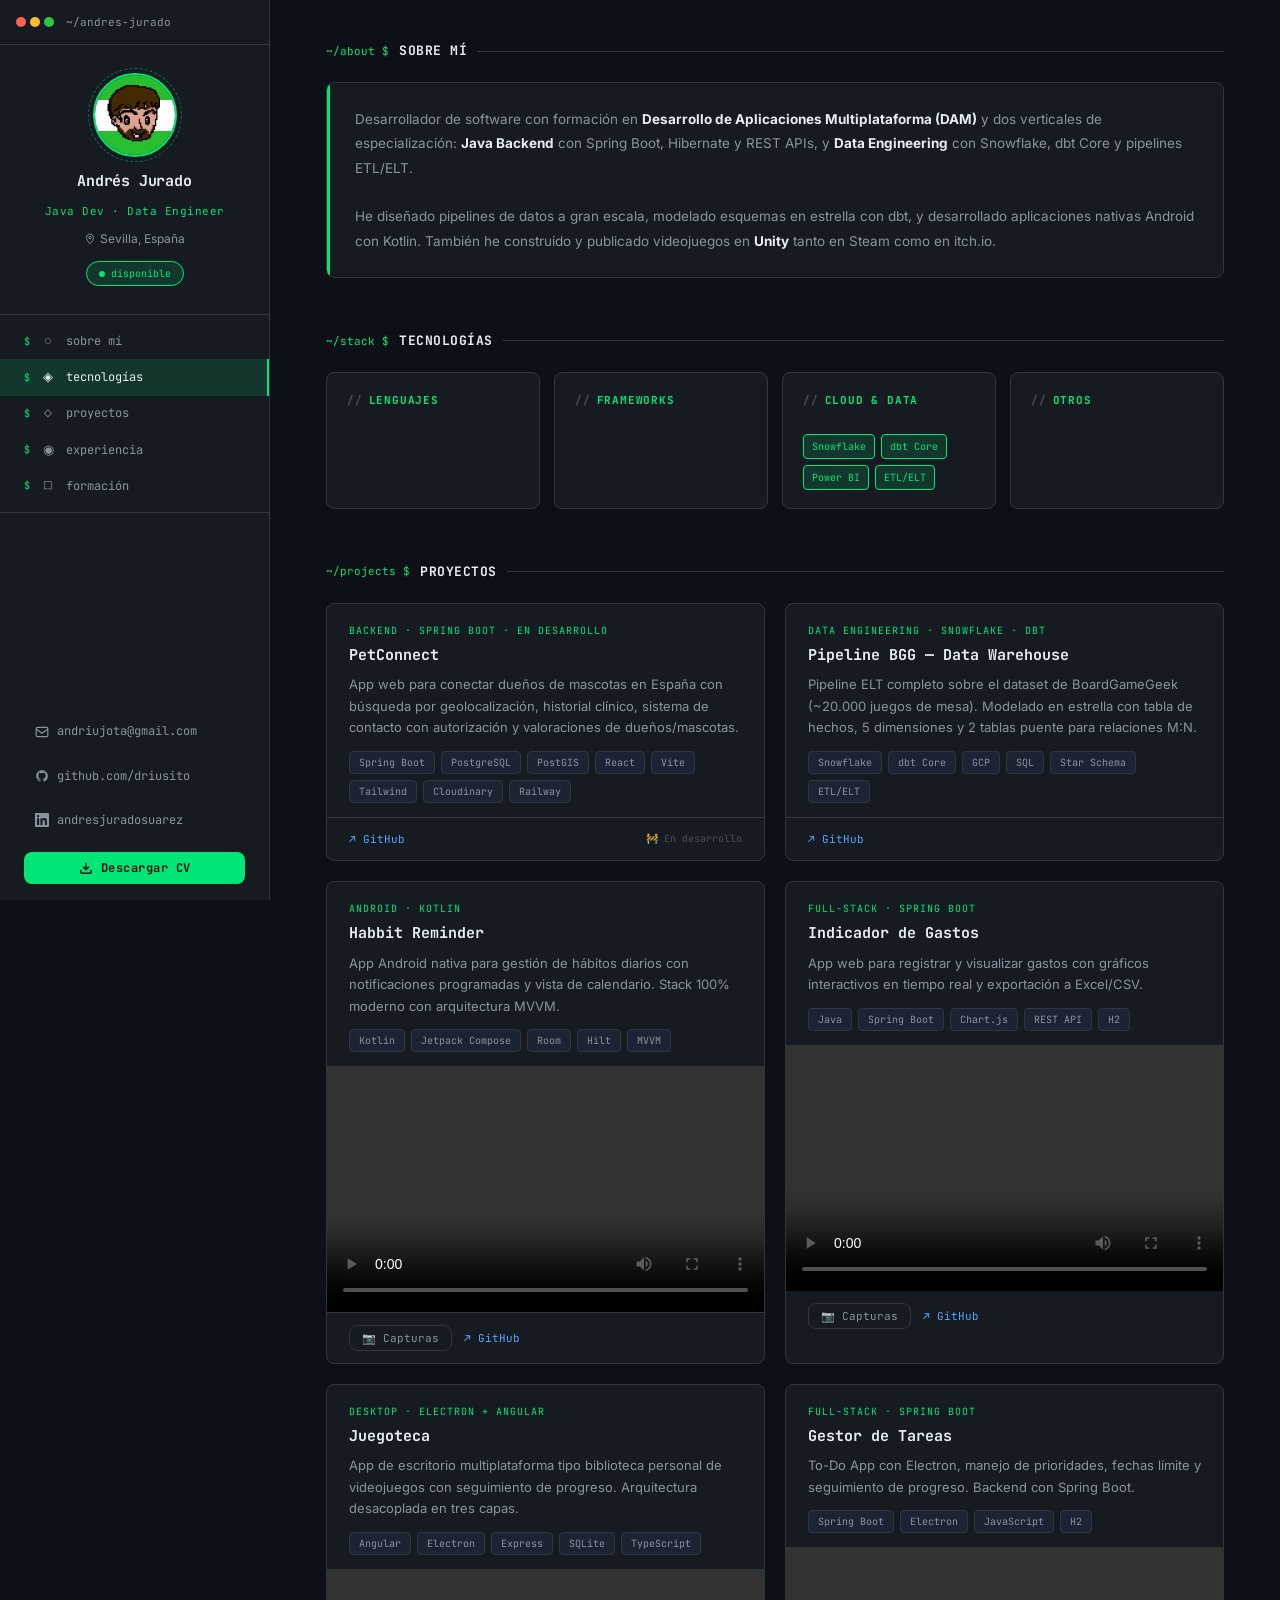
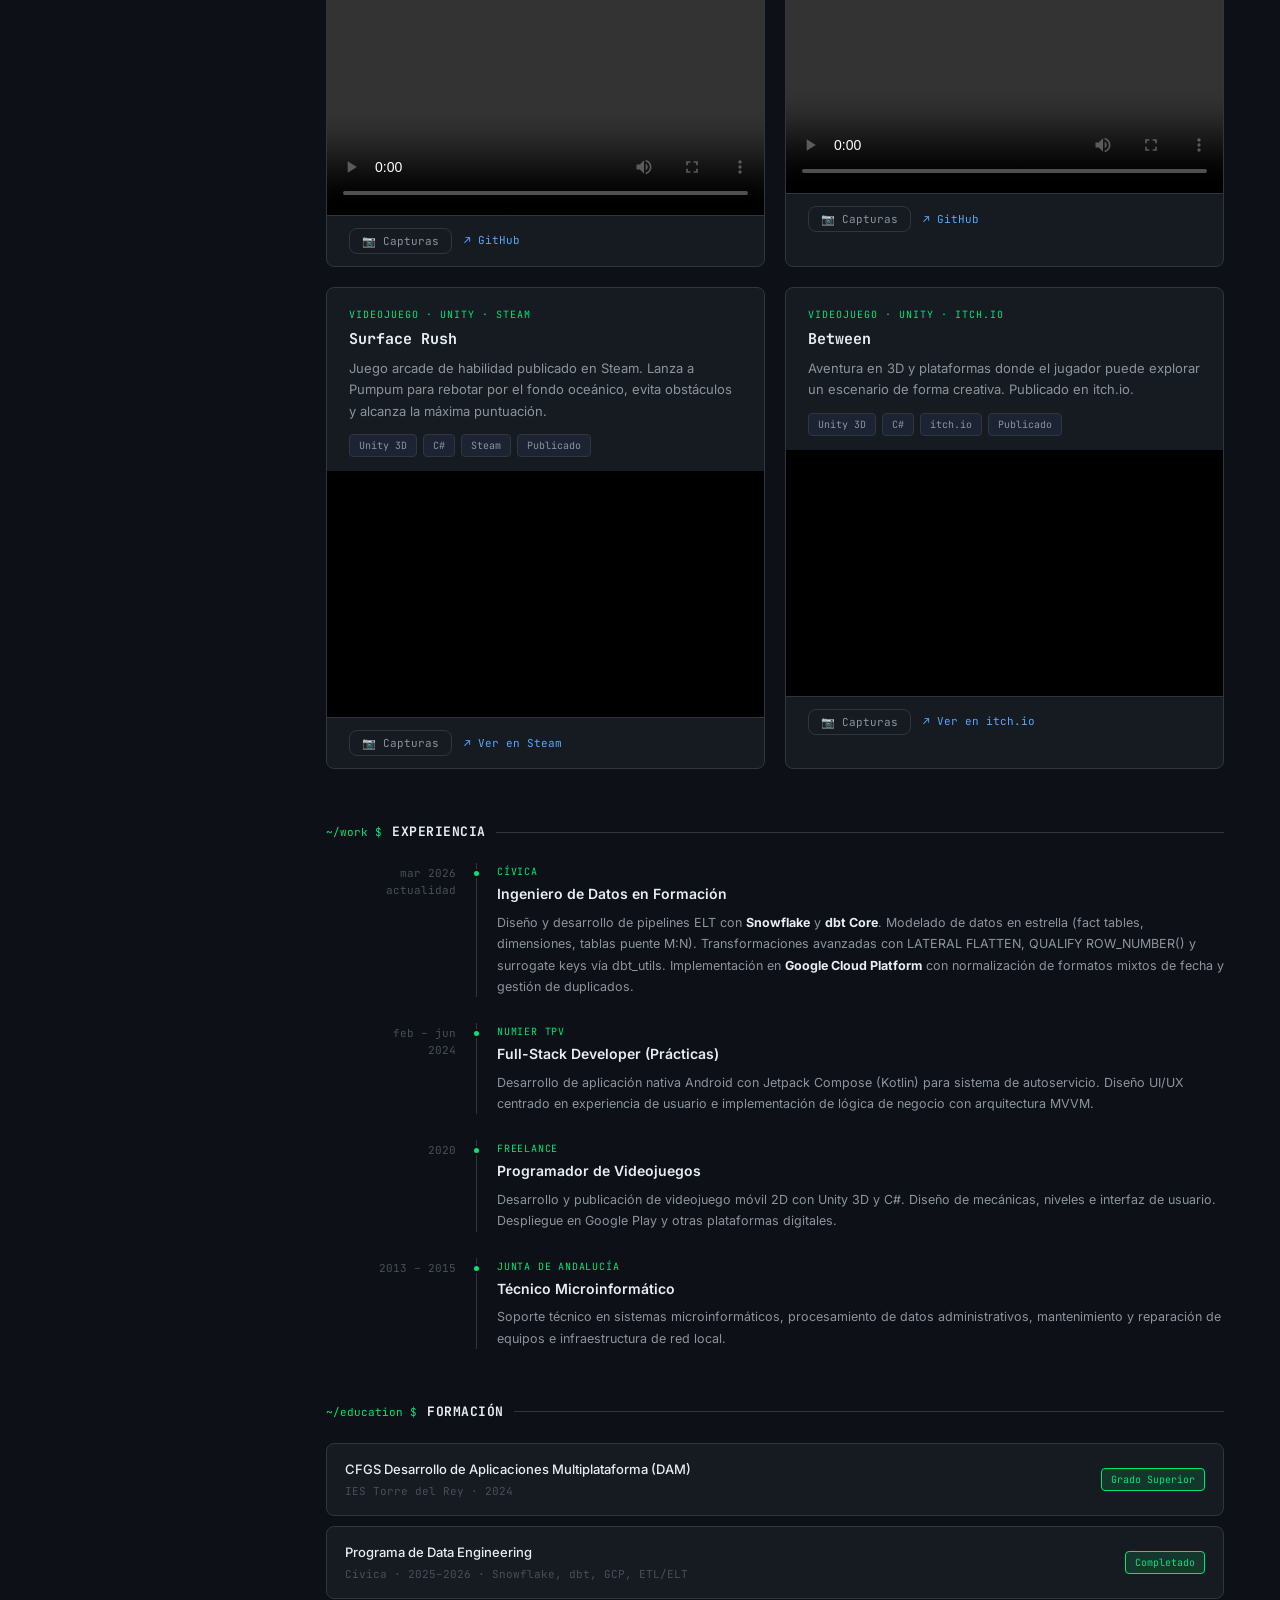
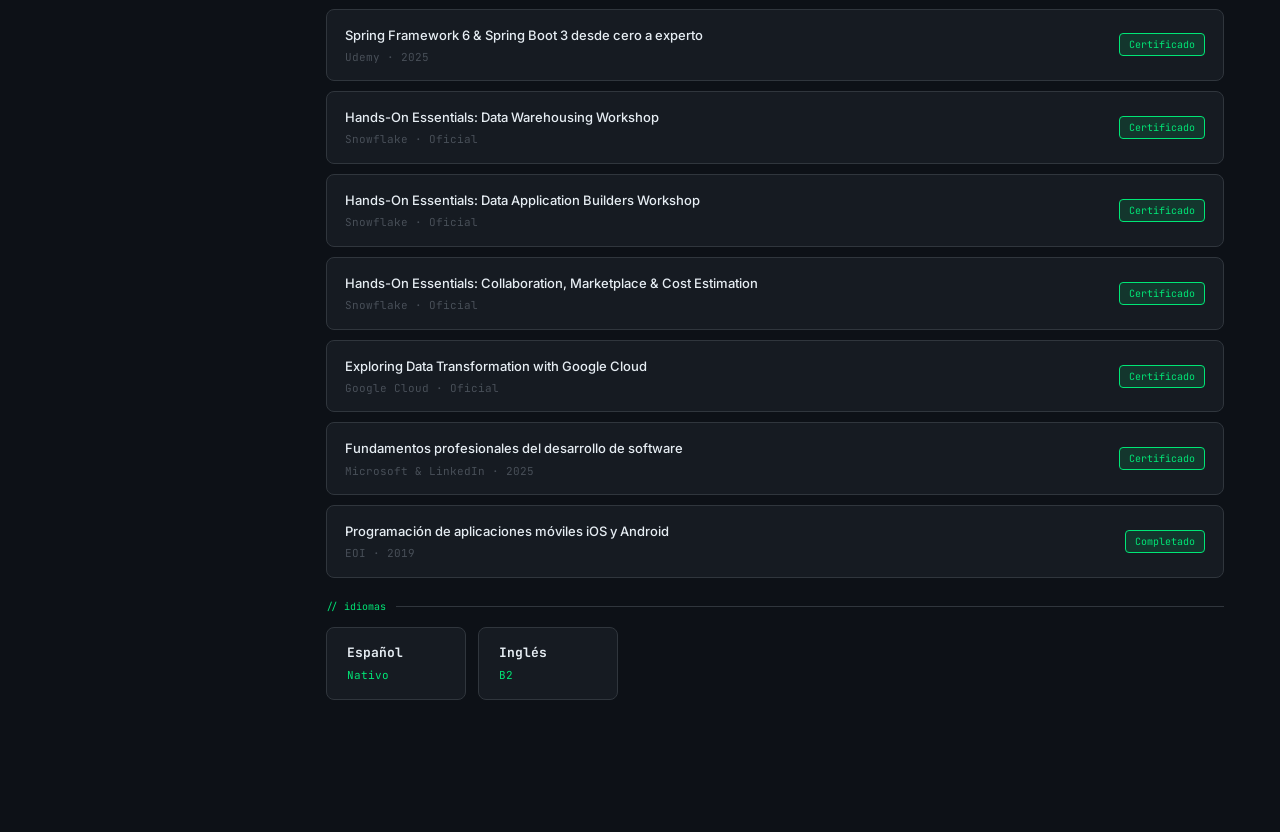
==== commit 0960ac6a: "Clean up CSS comments in index.html Removed unnecessary comments from the CSS styles in index.html." ====
--- a/index.html
+++ b/index.html
@@ -9,7 +9,6 @@
   <link href="https://fonts.googleapis.com/css2?family=JetBrains+Mono:wght@300;400;500;700&family=Inter:wght@300;400;500;600&display=swap" rel="stylesheet">
   <link rel="stylesheet" href="https://cdn.jsdelivr.net/gh/devicons/devicon@latest/devicon.min.css">
   <style>
-    /* ── TOKENS ─────────────────────────────────────────────── */
     :root {
       --bg:          #0d1117;
       --surface:     #161b22;
@@ -28,7 +27,6 @@
       --transition:  200ms ease;
     }
  
-    /* ── RESET ──────────────────────────────────────────────── */
     *, *::before, *::after { box-sizing: border-box; margin: 0; padding: 0; }
     html { scroll-behavior: smooth; }
  
@@ -46,12 +44,10 @@
     a:hover { opacity: .75; }
     ::selection { background: var(--accent); color: var(--bg); }
  
-    /* ── SCROLLBAR ──────────────────────────────────────────── */
     ::-webkit-scrollbar { width: 6px; }
     ::-webkit-scrollbar-track { background: var(--bg); }
     ::-webkit-scrollbar-thumb { background: var(--border); border-radius: 3px; }
  
-    /* ── SIDEBAR ────────────────────────────────────────────── */
     .sidebar {
       width: var(--sidebar-w);
       min-width: var(--sidebar-w);
@@ -148,7 +144,6 @@
  
     .location svg { width: 12px; height: 12px; flex-shrink: 0; }
  
-    /* Status badge */
     .status-badge {
       display: inline-flex;
       align-items: center;
@@ -175,7 +170,6 @@
       50%       { opacity: .4; transform: scale(.8); }
     }
  
-    /* Sidebar nav */
     .sidebar-nav {
       padding: 8px 0;
       border-top: 1px solid var(--border);
@@ -203,7 +197,6 @@
       border-right: 2px solid var(--accent);
     }
  
-    /* Contact links */
     .sidebar-links {
       padding: 16px 24px;
       display: flex;
@@ -252,7 +245,6 @@
  
     .btn-cv:hover { opacity: .85 !important; }
  
-    /* ── MAIN ───────────────────────────────────────────────── */
     .content {
       margin-left: var(--sidebar-w);
       flex: 1;
@@ -260,7 +252,6 @@
       padding: 40px 56px 80px;
     }
  
-    /* Section header */
     .section-label {
       display: flex;
       align-items: center;
@@ -292,7 +283,6 @@
  
     section { margin-bottom: 52px; }
  
-    /* ── ABOUT ──────────────────────────────────────────────── */
     .about-block {
       background: var(--surface);
       border: 1px solid var(--border);
@@ -318,7 +308,6 @@
  
     .about-block p strong { color: var(--text); }
  
-    /* Terminal-style top bar on card */
     .card-terminal {
       display: flex;
       align-items: center;
@@ -339,7 +328,6 @@
       display: inline-block;
     }
  
-    /* ── SKILLS ─────────────────────────────────────────────── */
     .skills-grid-outer {
       display: grid;
       grid-template-columns: repeat(4, 1fr);
@@ -402,7 +390,6 @@
       color: var(--accent);
     }
  
-    /* ── PROJECTS ───────────────────────────────────────────── */
     .projects-list {
       display: grid;
       grid-template-columns: repeat(2, 1fr);
@@ -517,7 +504,6 @@
       color: var(--accent2);
     }
  
-    /* Gallery strip */
     .gallery-strip {
       display: none;
       gap: 6px;
@@ -541,7 +527,6 @@
  
     .gallery-strip img:hover { border-color: var(--accent); }
  
-    /* ── EXPERIENCE ─────────────────────────────────────────── */
     .timeline { display: flex; flex-direction: column; gap: 2px; }
  
     .timeline-item {
@@ -600,7 +585,6 @@
       line-height: 1.7;
     }
  
-    /* ── EDUCATION ──────────────────────────────────────────── */
     .edu-grid { display: flex; flex-direction: column; gap: 10px; }
  
     .edu-item {
@@ -643,7 +627,6 @@
       white-space: nowrap;
     }
  
-    /* ── EXTRA ──────────────────────────────────────────────── */
     .extra-grid { display: flex; gap: 12px; flex-wrap: wrap; }
  
     .lang-card {
@@ -668,7 +651,6 @@
       margin-top: 2px;
     }
  
-    /* ── MODAL ──────────────────────────────────────────────── */
     .modal {
       display: none;
       position: fixed;
@@ -727,7 +709,6 @@
     .modal-prev { left: 20px; }
     .modal-next { right: 20px; }
  
-    /* ── MOBILE ─────────────────────────────────────────────── */
     .mobile-toggle {
       display: none;
       position: fixed;
@@ -772,7 +753,6 @@
 </head>
 <body>
  
-<!-- Mobile toggle -->
 <button class="mobile-toggle" id="mobileToggle" aria-label="Menú">☰</button>
  
 <aside class="sidebar" id="sidebar">
@@ -838,7 +818,7 @@
       <h2>Sobre mí</h2>
     </div>
     <div class="about-block">
-      <p>Desarrollador de software con formación en <strong>Desarrollo de Aplicaciones Multiplataforma (DAM)</strong> y dos verticales de especialización: <strong>Java Backend</strong> con Spring Boot, Hibernate y REST APIs, y <strong>Data Engineering</strong> con Snowflake, dbt Core y pipelines ETL/ELT en GCP.<br><br>
+      <p>Desarrollador de software con formación en <strong>Desarrollo de Aplicaciones Multiplataforma (DAM)</strong> y dos verticales de especialización: <strong>Java Backend</strong> con Spring Boot, Hibernate y REST APIs, y <strong>Data Engineering</strong> con Snowflake, dbt Core y pipelines ETL/ELT.<br><br>
       He diseñado pipelines de datos a gran escala, modelado esquemas en estrella con dbt, y desarrollado aplicaciones nativas Android con Kotlin. También he construido y publicado videojuegos en <strong>Unity</strong> tanto en Steam como en itch.io.</p>
     </div>
   </section>
@@ -902,7 +882,6 @@
     </div>
   </section>
  
-  <!-- PROJECTS -->
   <section id="projects">
     <div class="section-label">
       <span class="prompt">~/projects $</span>
@@ -939,7 +918,7 @@
           <span class="tag">Snowflake</span><span class="tag">dbt Core</span><span class="tag">GCP</span><span class="tag">SQL</span><span class="tag">Star Schema</span><span class="tag">ETL/ELT</span>
         </div>
         <div class="project-actions">
-          <a href="https://github.com/Driusito" target="_blank" class="btn-link">↗ GitHub</a>
+          <a href="https://github.com/Driusito/dbt_juegos_de_mesa" target="_blank" class="btn-link">↗ GitHub</a>
         </div>
       </div>
  
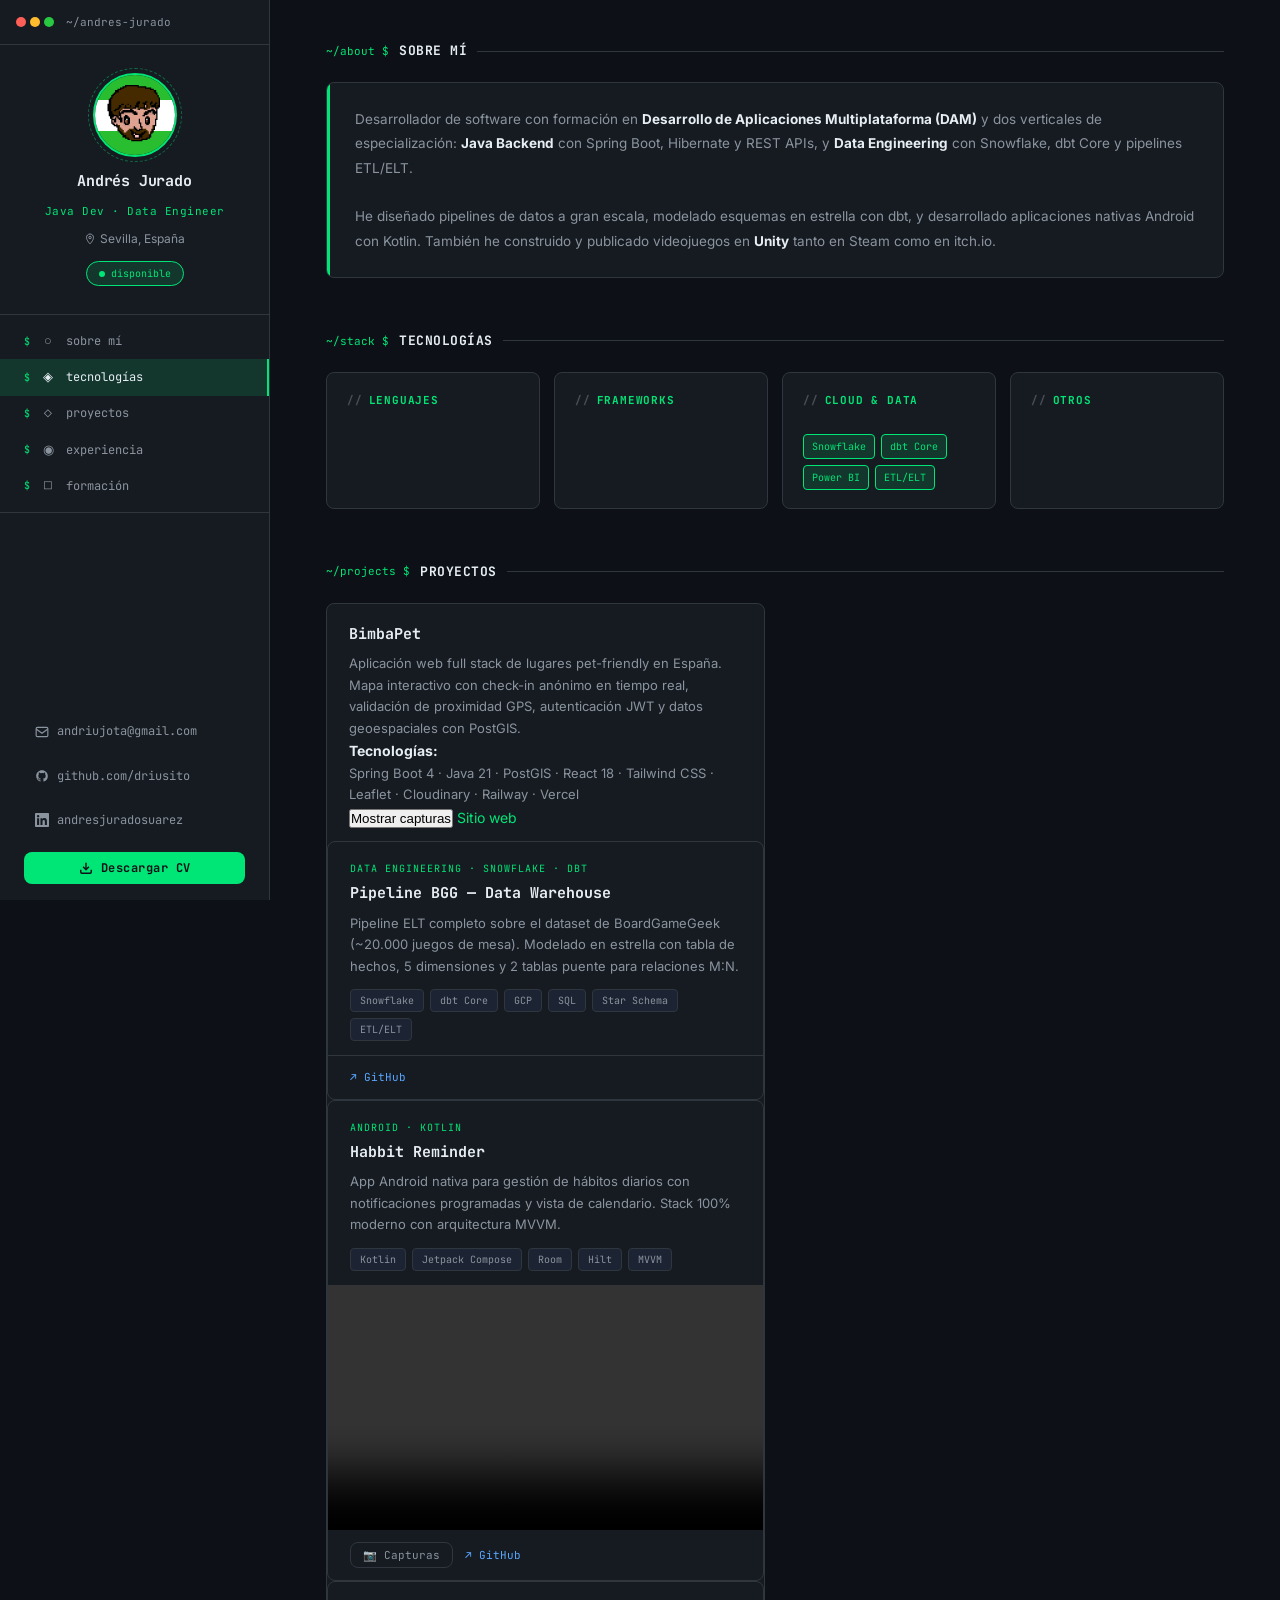
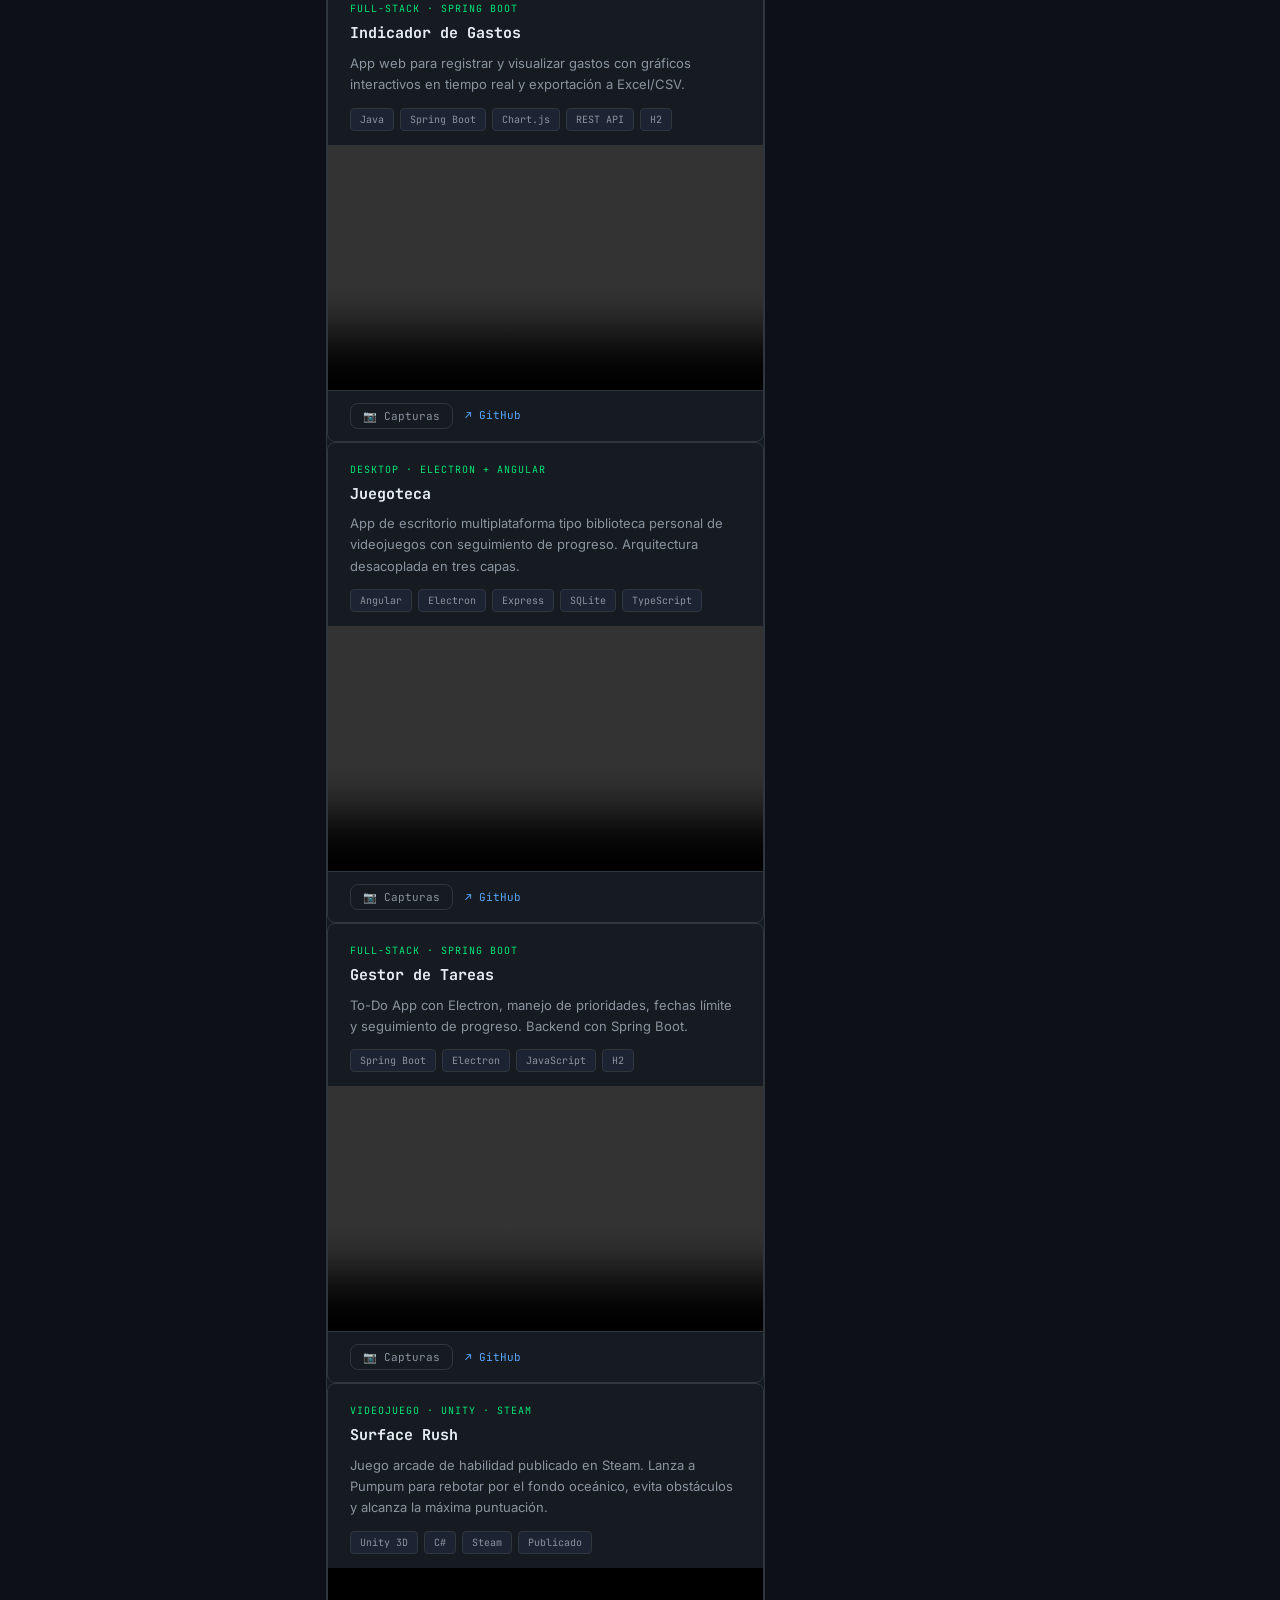
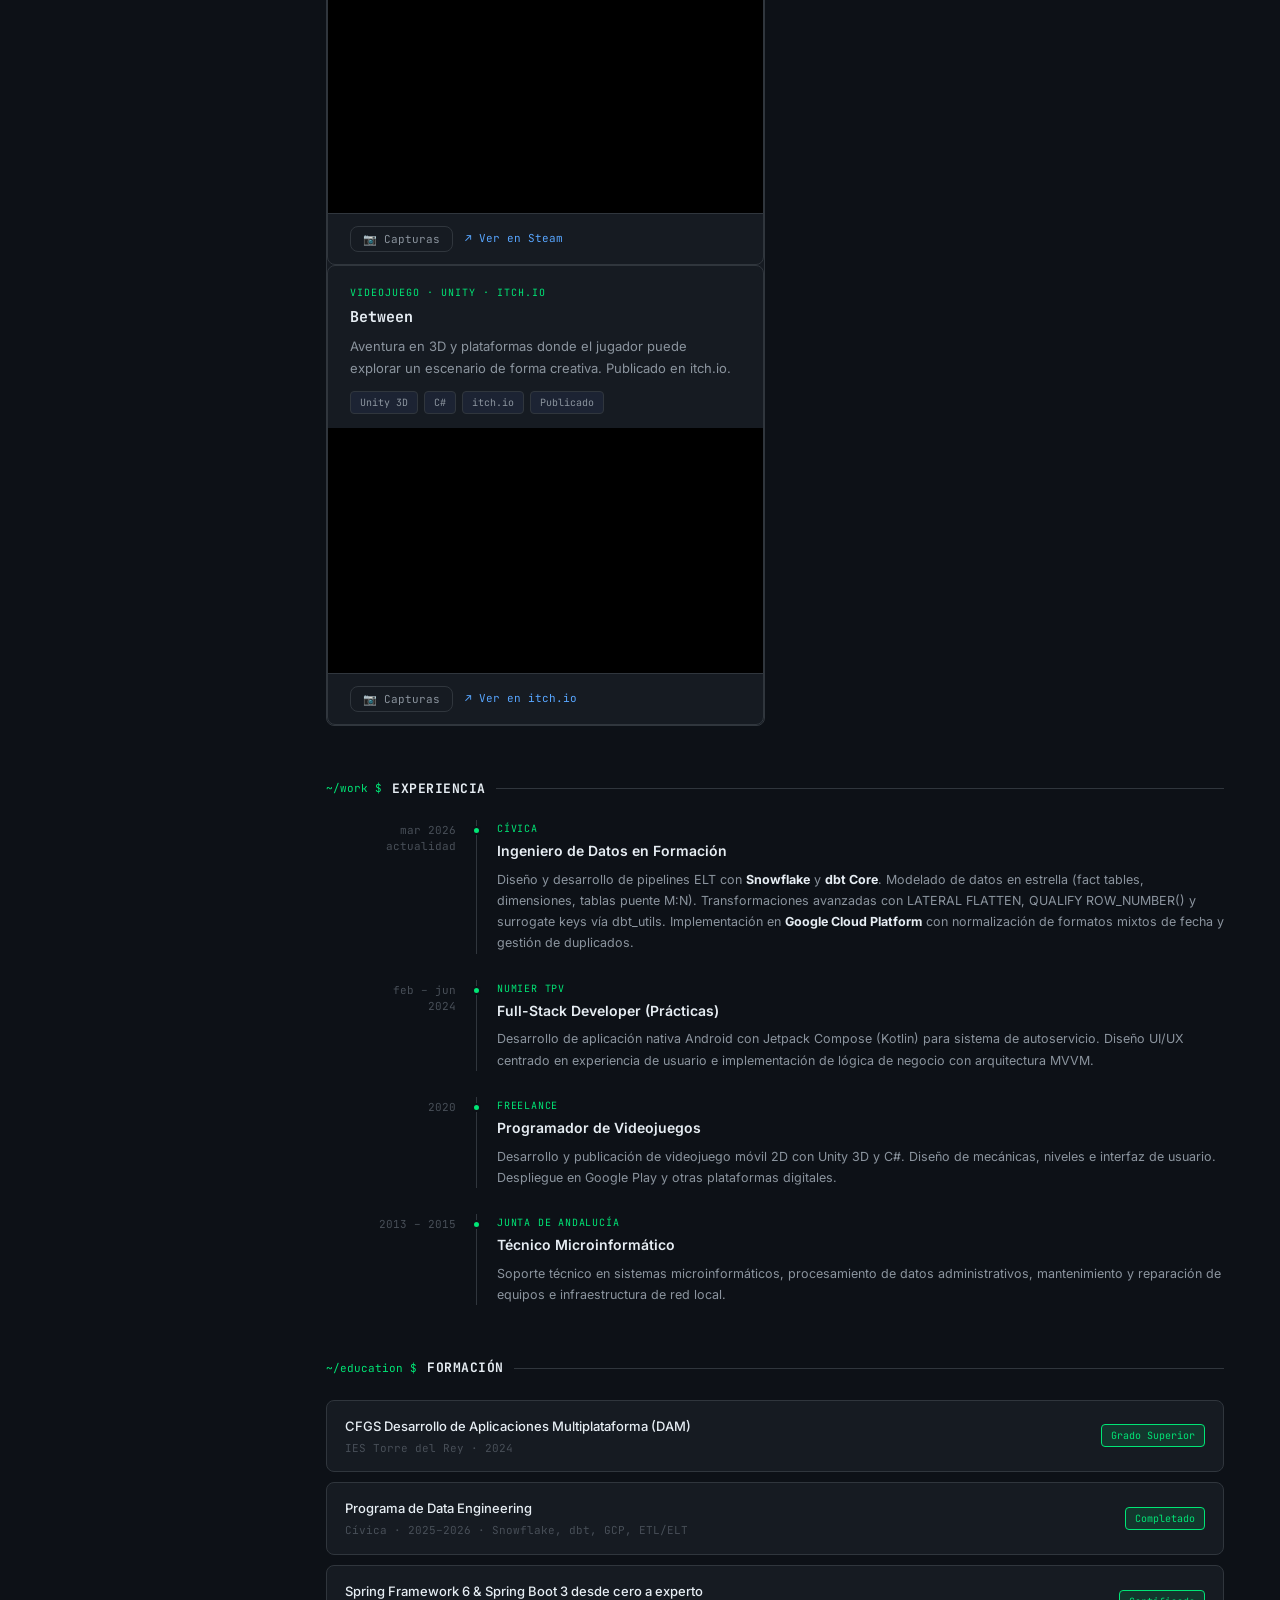
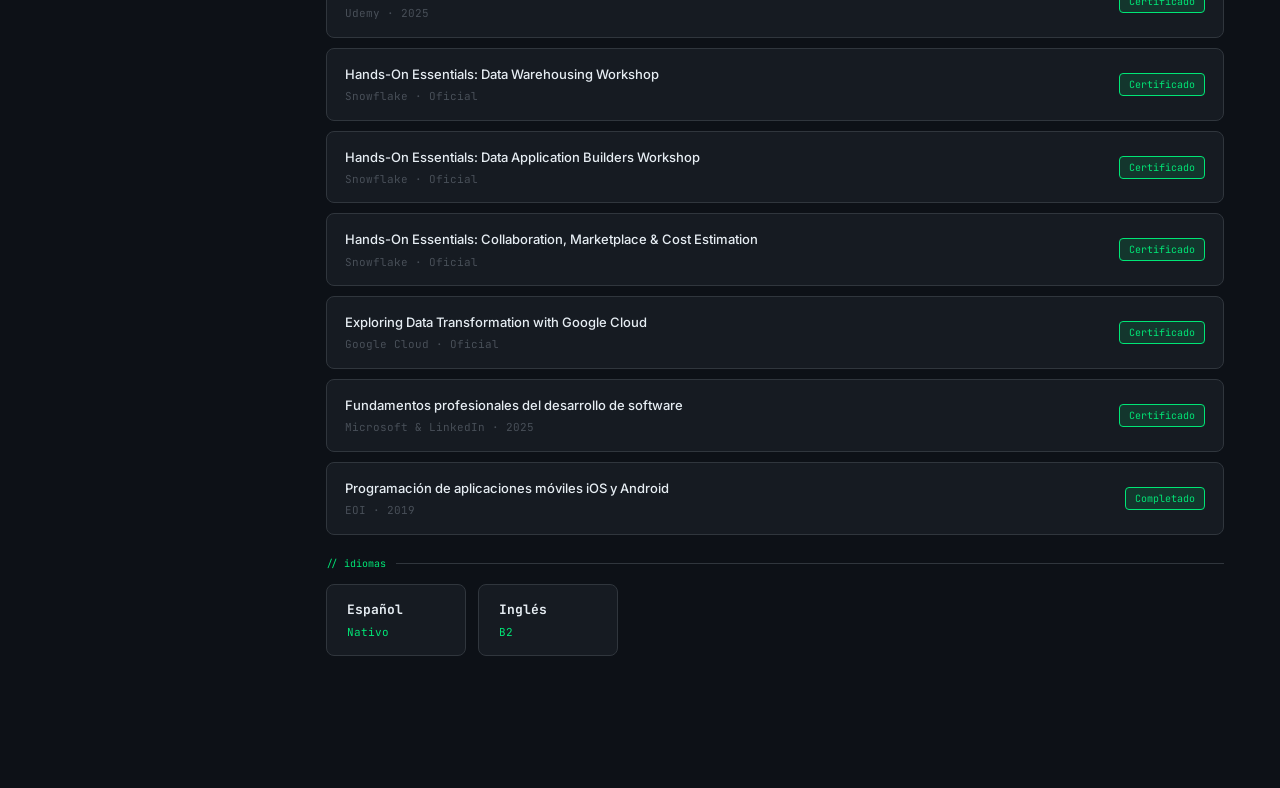
==== commit 846ca670: "Replace PetConnect with BimbaPet project details Updated project details and removed tags and action" ====
--- a/index.html
+++ b/index.html
@@ -892,20 +892,22 @@
       <div class="project-card">
         <div class="project-header">
           <div class="project-meta">
-            <div class="project-category">Backend · Spring Boot · En desarrollo</div>
-            <h3>PetConnect</h3>
-            <p>App web para conectar dueños de mascotas en España con búsqueda por geolocalización, historial clínico, sistema de contacto con autorización y valoraciones de dueños/mascotas.</p>
-          </div>
-        </div>
-        <div class="project-tags">
-          <span class="tag">Spring Boot</span><span class="tag">PostgreSQL</span><span class="tag">PostGIS</span><span class="tag">React</span><span class="tag">Vite</span><span class="tag">Tailwind</span><span class="tag">Cloudinary</span><span class="tag">Railway</span>
-        </div>
-        <div class="project-actions">
-          <a href="https://github.com/Driusito" target="_blank" class="btn-link">↗ GitHub</a>
-          <span style="font-family:var(--mono);font-size:10px;color:var(--text-faint);margin-left:auto;">🚧 En desarrollo</span>
-        </div>
-      </div>
- 
+            <h3>BimbaPet</h3>
+            <p>
+              Aplicación web full stack de lugares pet-friendly en España. Mapa interactivo 
+              con check-in anónimo en tiempo real, validación de proximidad GPS, 
+              autenticación JWT y datos geoespaciales con PostGIS.
+            </p>
+            <h4>Tecnologías:</h4>
+            <p>Spring Boot 4 · Java 21 · PostGIS · React 18 · Tailwind CSS · Leaflet · Cloudinary · Railway · Vercel</p>
+            <button class="show-captures">Mostrar capturas</button>
+        <div class="project-images" style="display:none;">
+          <img src="img/BimbaPet1.png" alt="Bimba 1">
+          <img src="img/BimbaPet2.png" alt="Bimba 2">          
+        </div> 
+            <a href="https://bimbapet.es" target="_blank">Sitio web</a> 
+        </div>
+      </div> 
       <div class="project-card">
         <div class="project-header">
           <div class="project-meta">
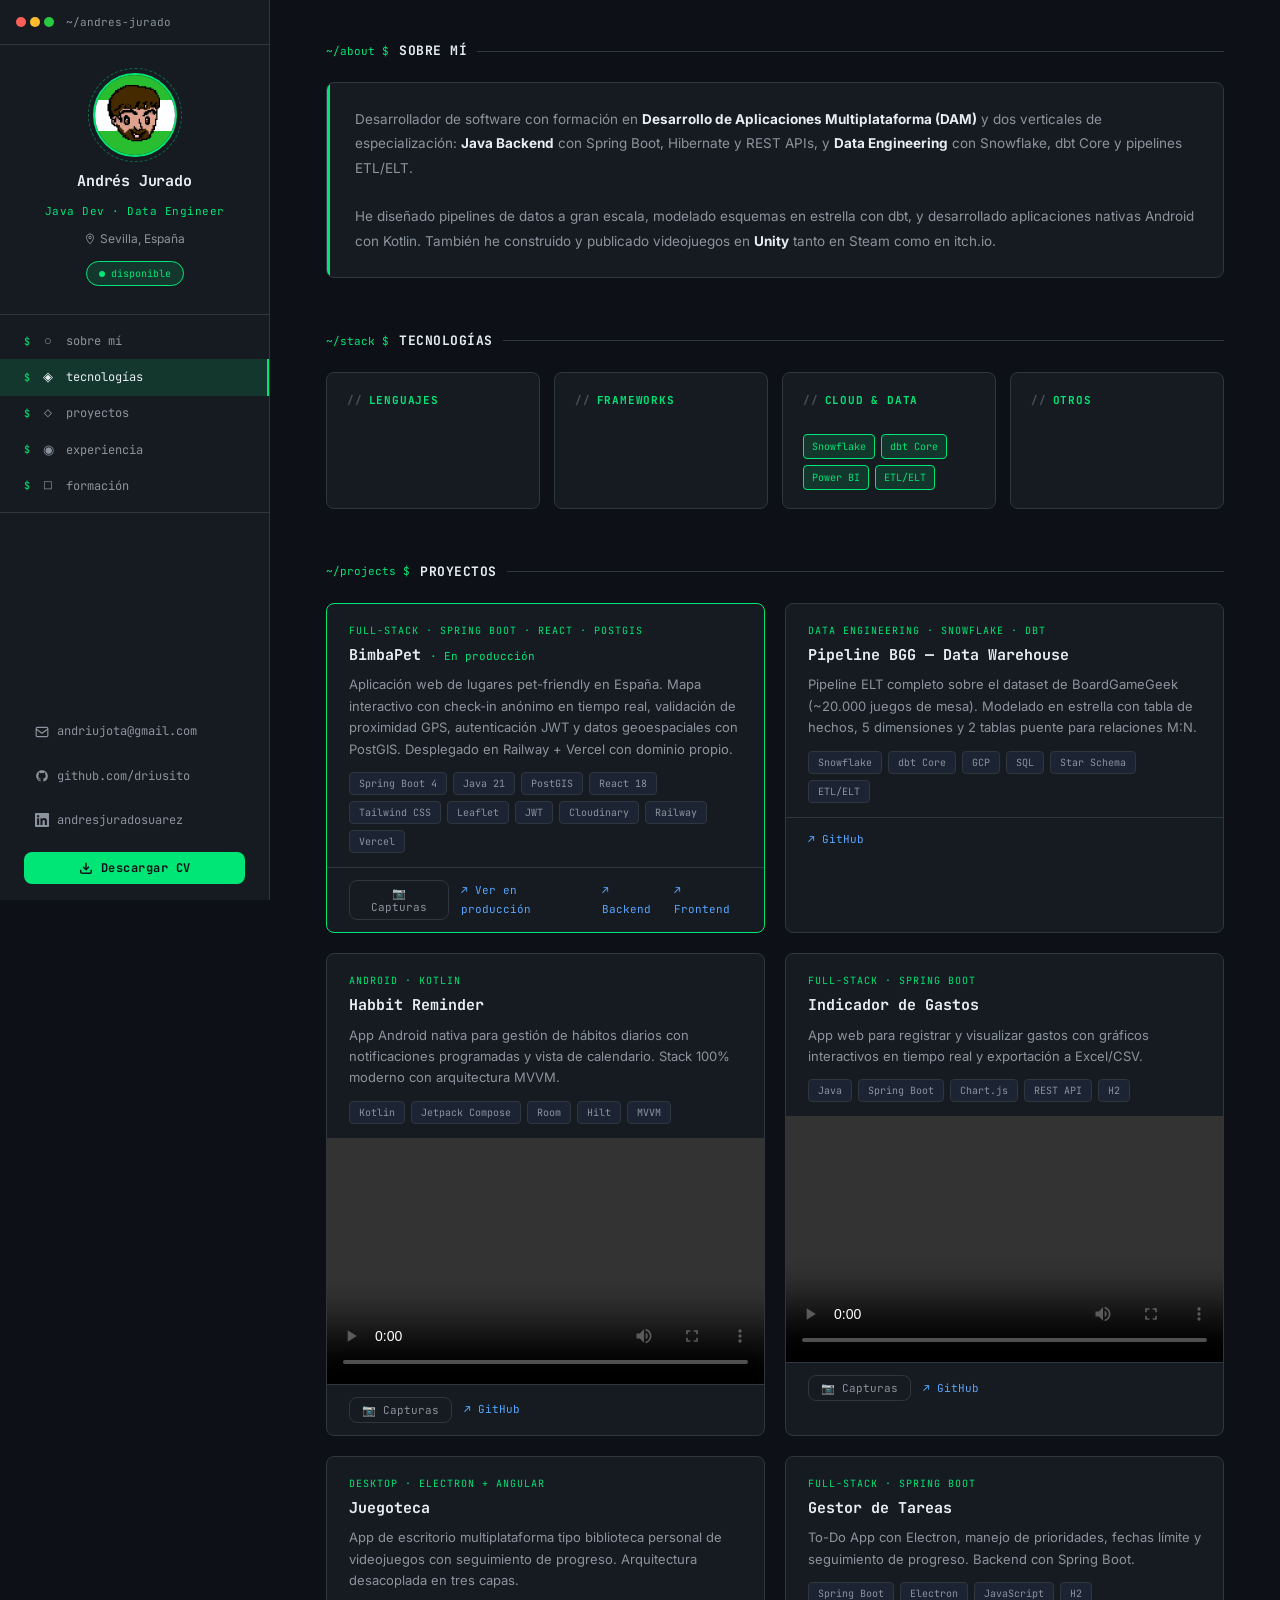
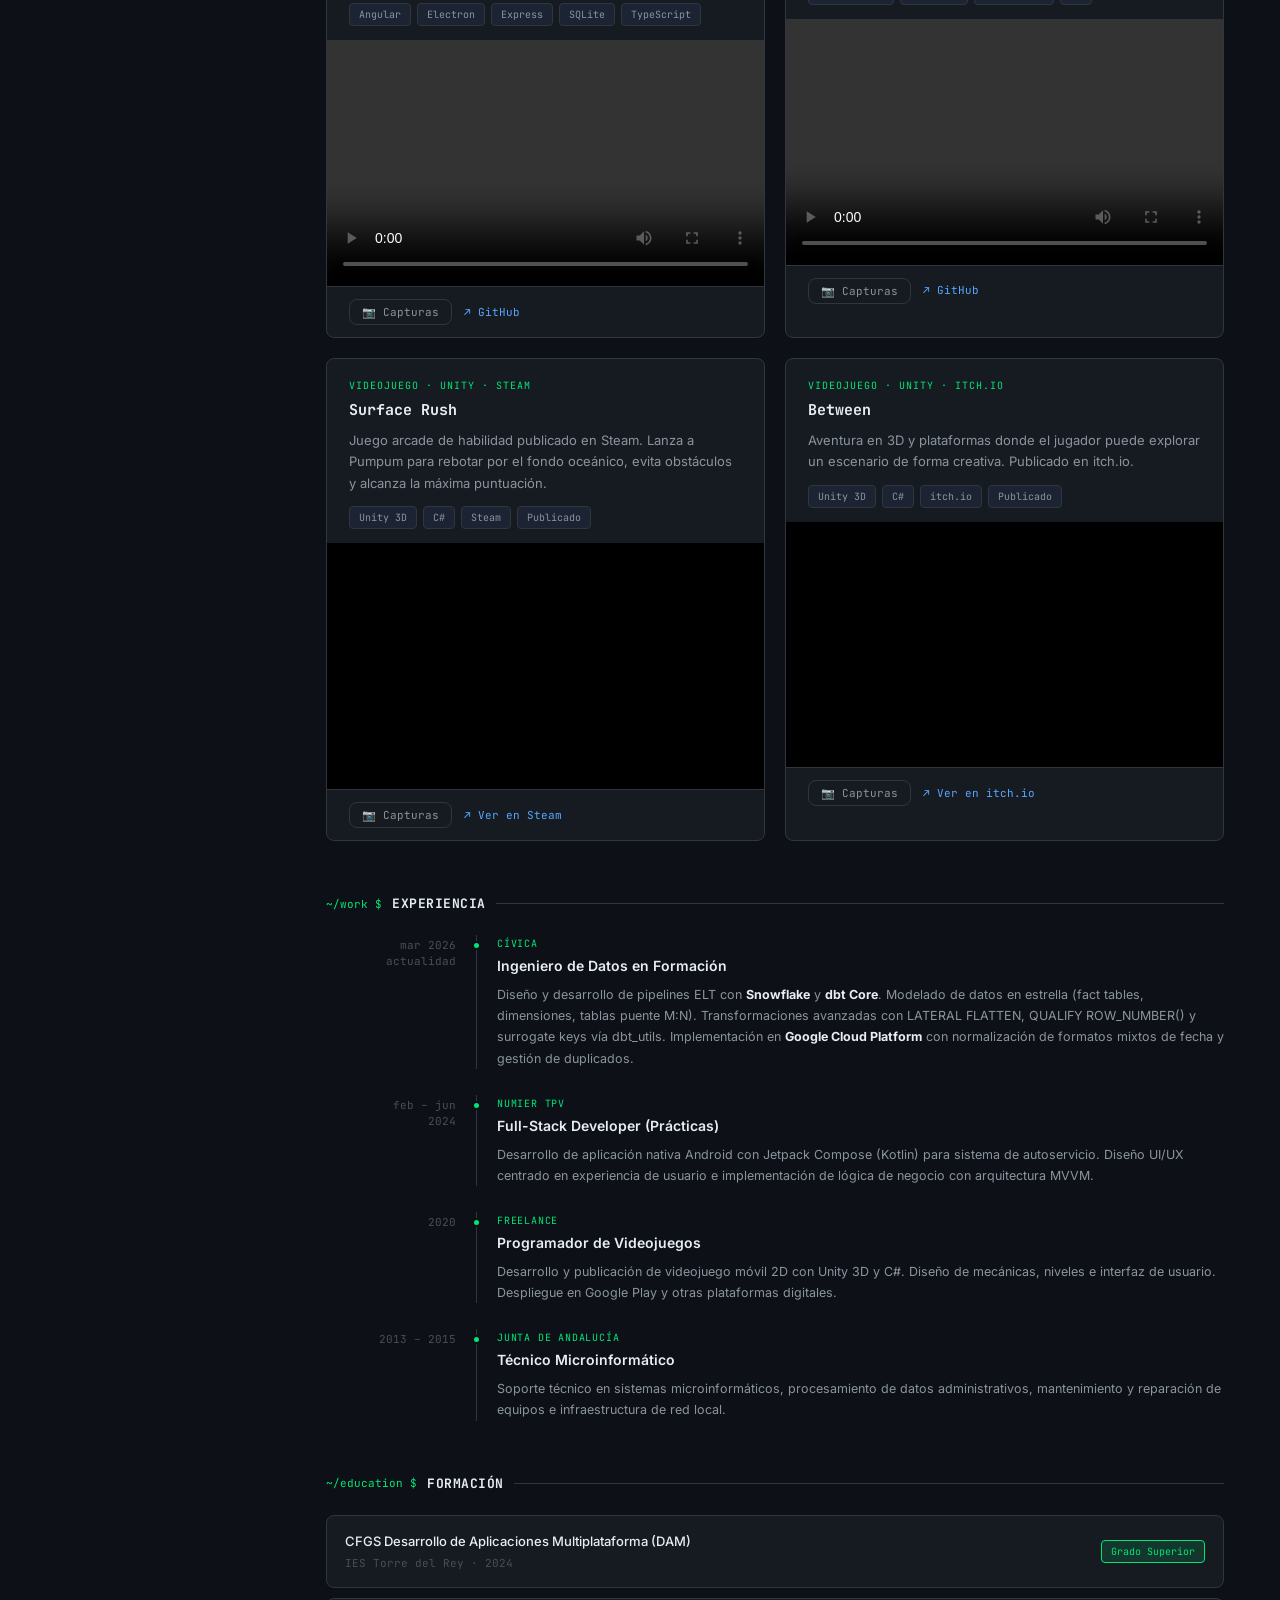
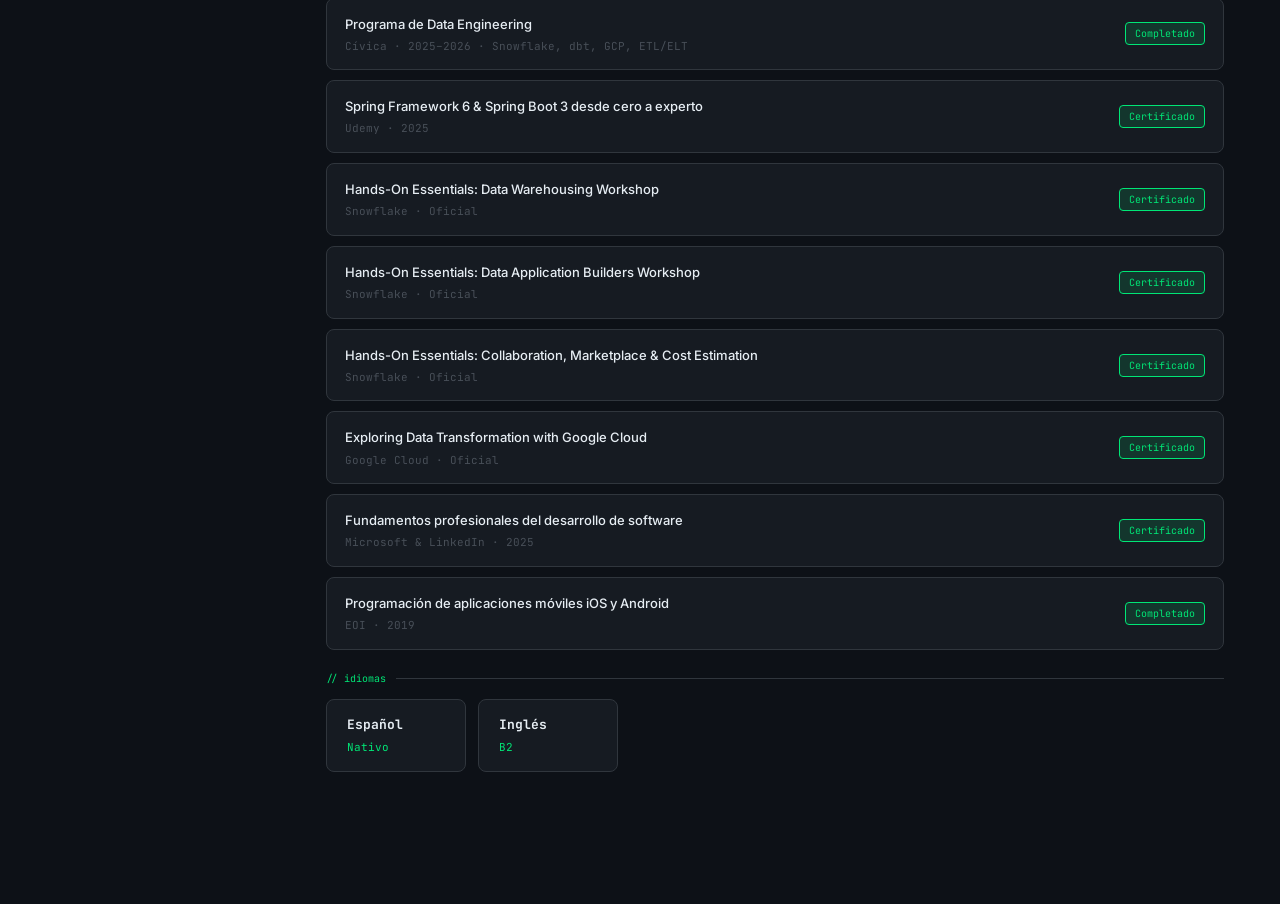
==== commit 82b1d162: "Update index.html" ====
--- a/index.html
+++ b/index.html
@@ -889,25 +889,39 @@
     </div>
     <div class="projects-list">
  
-      <div class="project-card">
+      <div class="project-card" style="border-color: var(--accent);">
         <div class="project-header">
           <div class="project-meta">
-            <h3>BimbaPet</h3>
-            <p>
-              Aplicación web full stack de lugares pet-friendly en España. Mapa interactivo 
-              con check-in anónimo en tiempo real, validación de proximidad GPS, 
-              autenticación JWT y datos geoespaciales con PostGIS.
-            </p>
-            <h4>Tecnologías:</h4>
-            <p>Spring Boot 4 · Java 21 · PostGIS · React 18 · Tailwind CSS · Leaflet · Cloudinary · Railway · Vercel</p>
-            <button class="show-captures">Mostrar capturas</button>
-        <div class="project-images" style="display:none;">
-          <img src="img/BimbaPet1.png" alt="Bimba 1">
-          <img src="img/BimbaPet2.png" alt="Bimba 2">          
-        </div> 
-            <a href="https://bimbapet.es" target="_blank">Sitio web</a> 
-        </div>
-      </div> 
+            <div class="project-category">Full-Stack · Spring Boot · React · PostGIS</div>
+            <h3>BimbaPet <span style="font-size:11px;color:var(--accent);font-family:var(--mono);font-weight:400;">· En producción</span></h3>
+            <p>Aplicación web de lugares pet-friendly en España. Mapa interactivo con check-in anónimo en tiempo real, validación de proximidad GPS, autenticación JWT y datos geoespaciales con PostGIS. Desplegado en Railway + Vercel con dominio propio.</p>
+          </div>
+        </div>
+        <div class="project-tags">
+          <span class="tag">Spring Boot 4</span>
+          <span class="tag">Java 21</span>
+          <span class="tag">PostGIS</span>
+          <span class="tag">React 18</span>
+          <span class="tag">Tailwind CSS</span>
+          <span class="tag">Leaflet</span>
+          <span class="tag">JWT</span>
+          <span class="tag">Cloudinary</span>
+          <span class="tag">Railway</span>
+          <span class="tag">Vercel</span>
+        </div>
+        <div class="gallery-strip" id="gallery-bimbapet">
+          <img src="img/BimbaPet1.png" alt="BimbaPet 1">
+          <img src="img/BimbaPet2.png" alt="BimbaPet 2">
+        </div>
+        <div class="project-actions">
+          <button class="btn-ghost show-captures" data-gallery="gallery-bimbapet">📷 Capturas</button>
+          <a href="https://bimbapet.es" target="_blank" class="btn-link">↗ Ver en producción</a>
+          <a href="https://github.com/Driusito/petconnect-backend" target="_blank" class="btn-link">↗ Backend</a>
+          <a href="https://github.com/Driusito/petconnect-frontend" target="_blank" class="btn-link">↗ Frontend</a>
+        </div>
+      </div>
+
+
       <div class="project-card">
         <div class="project-header">
           <div class="project-meta">
